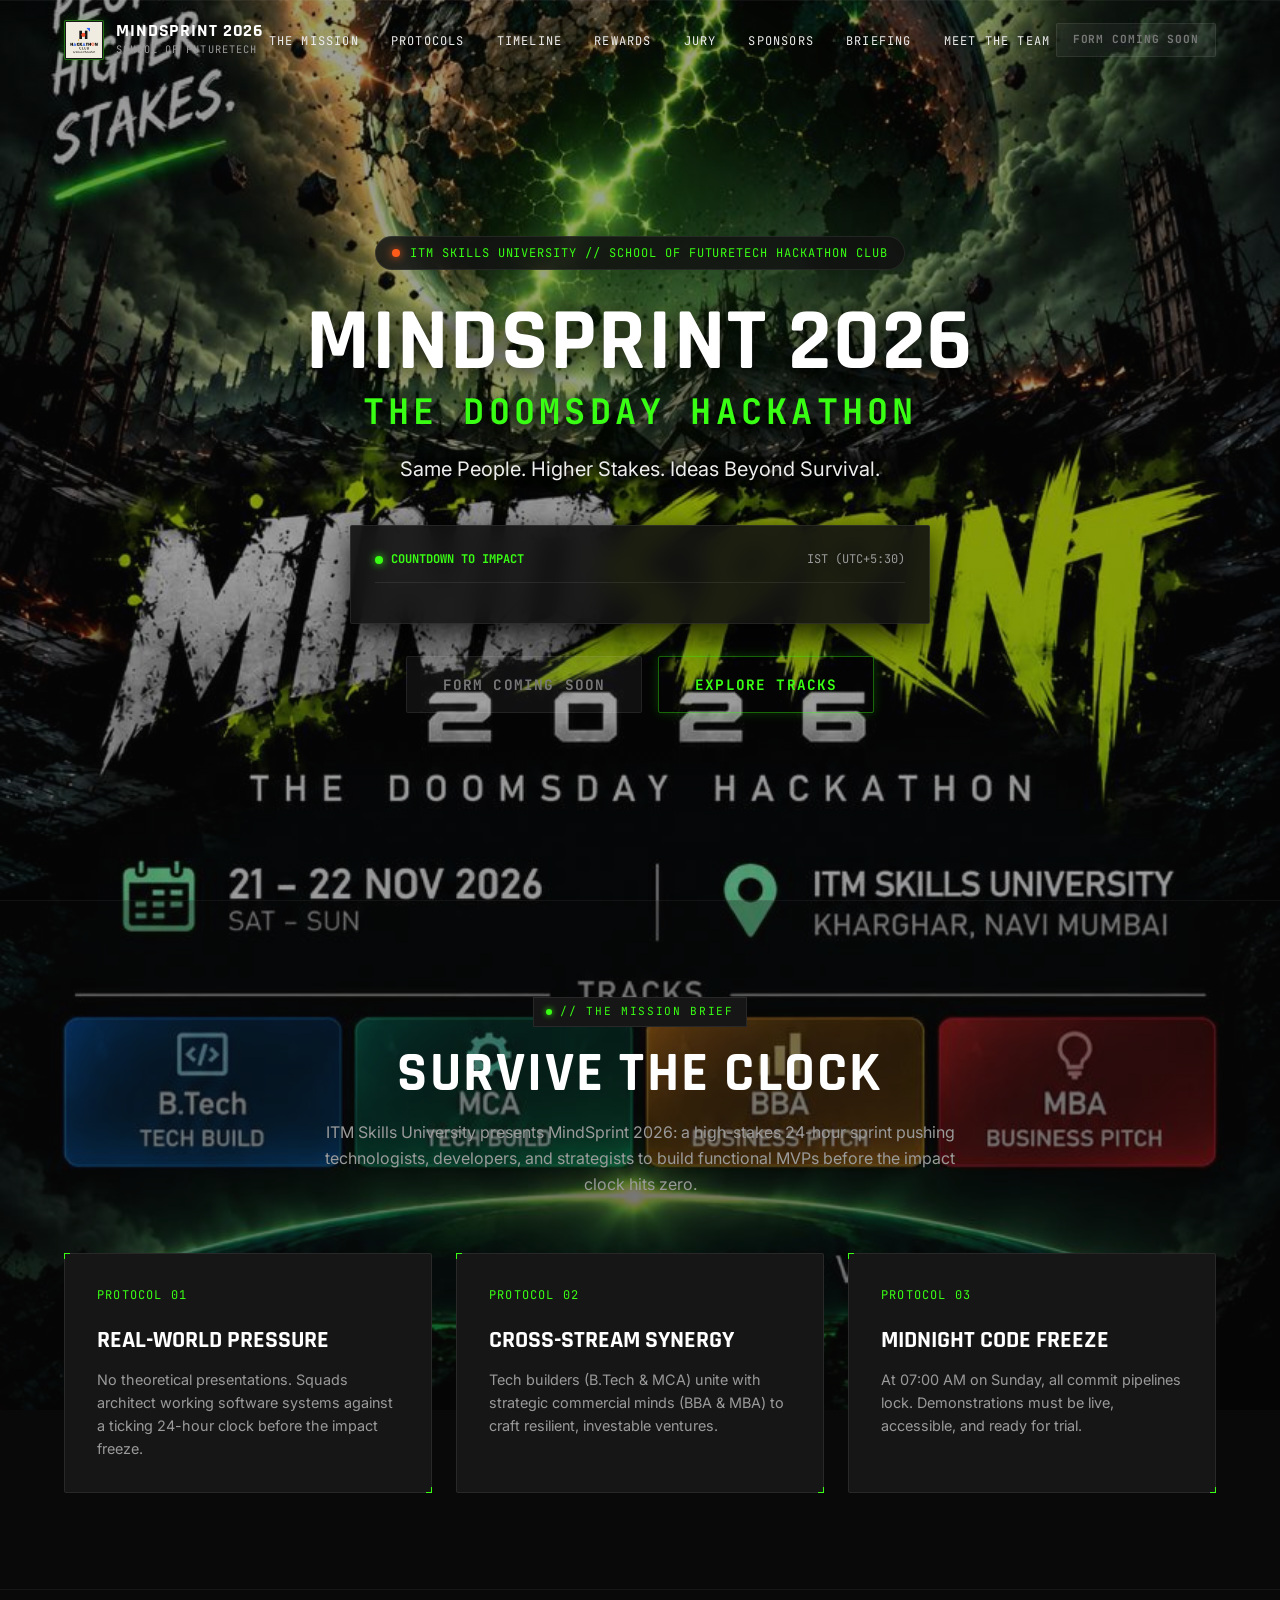
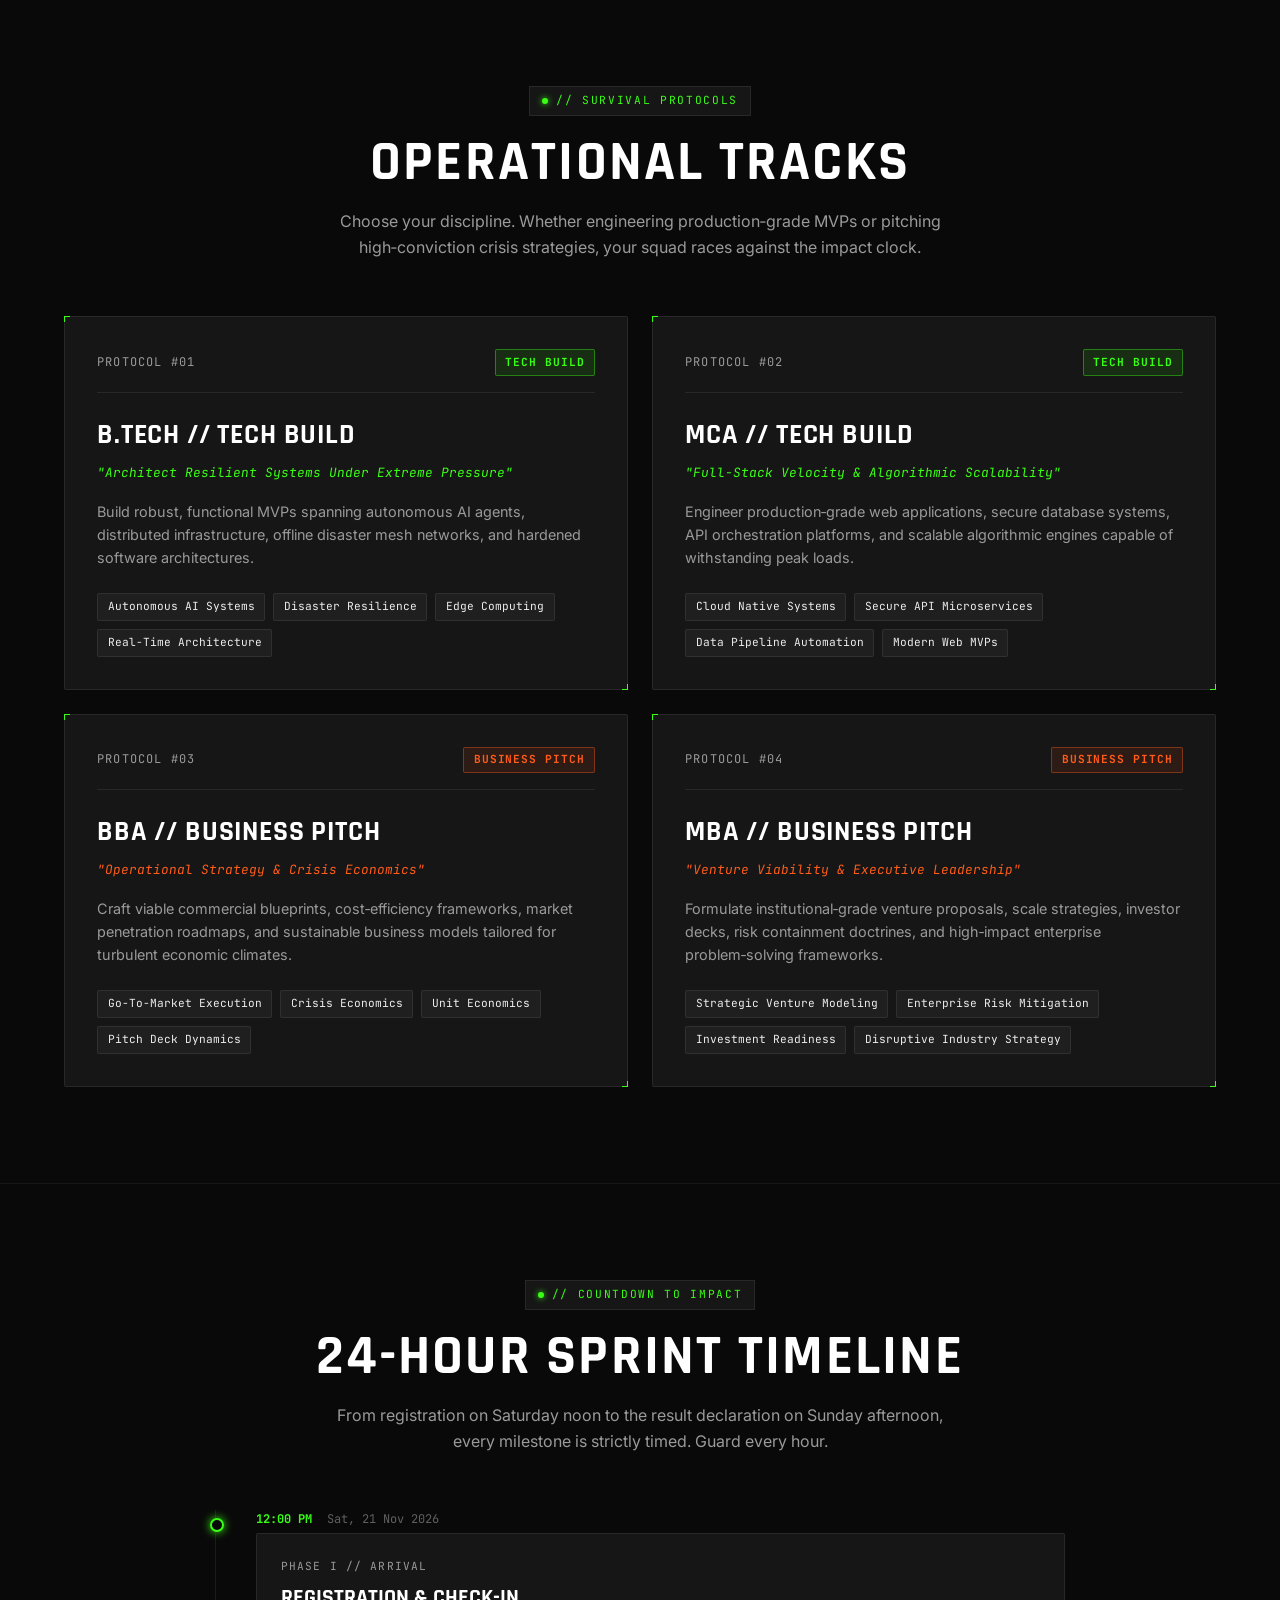
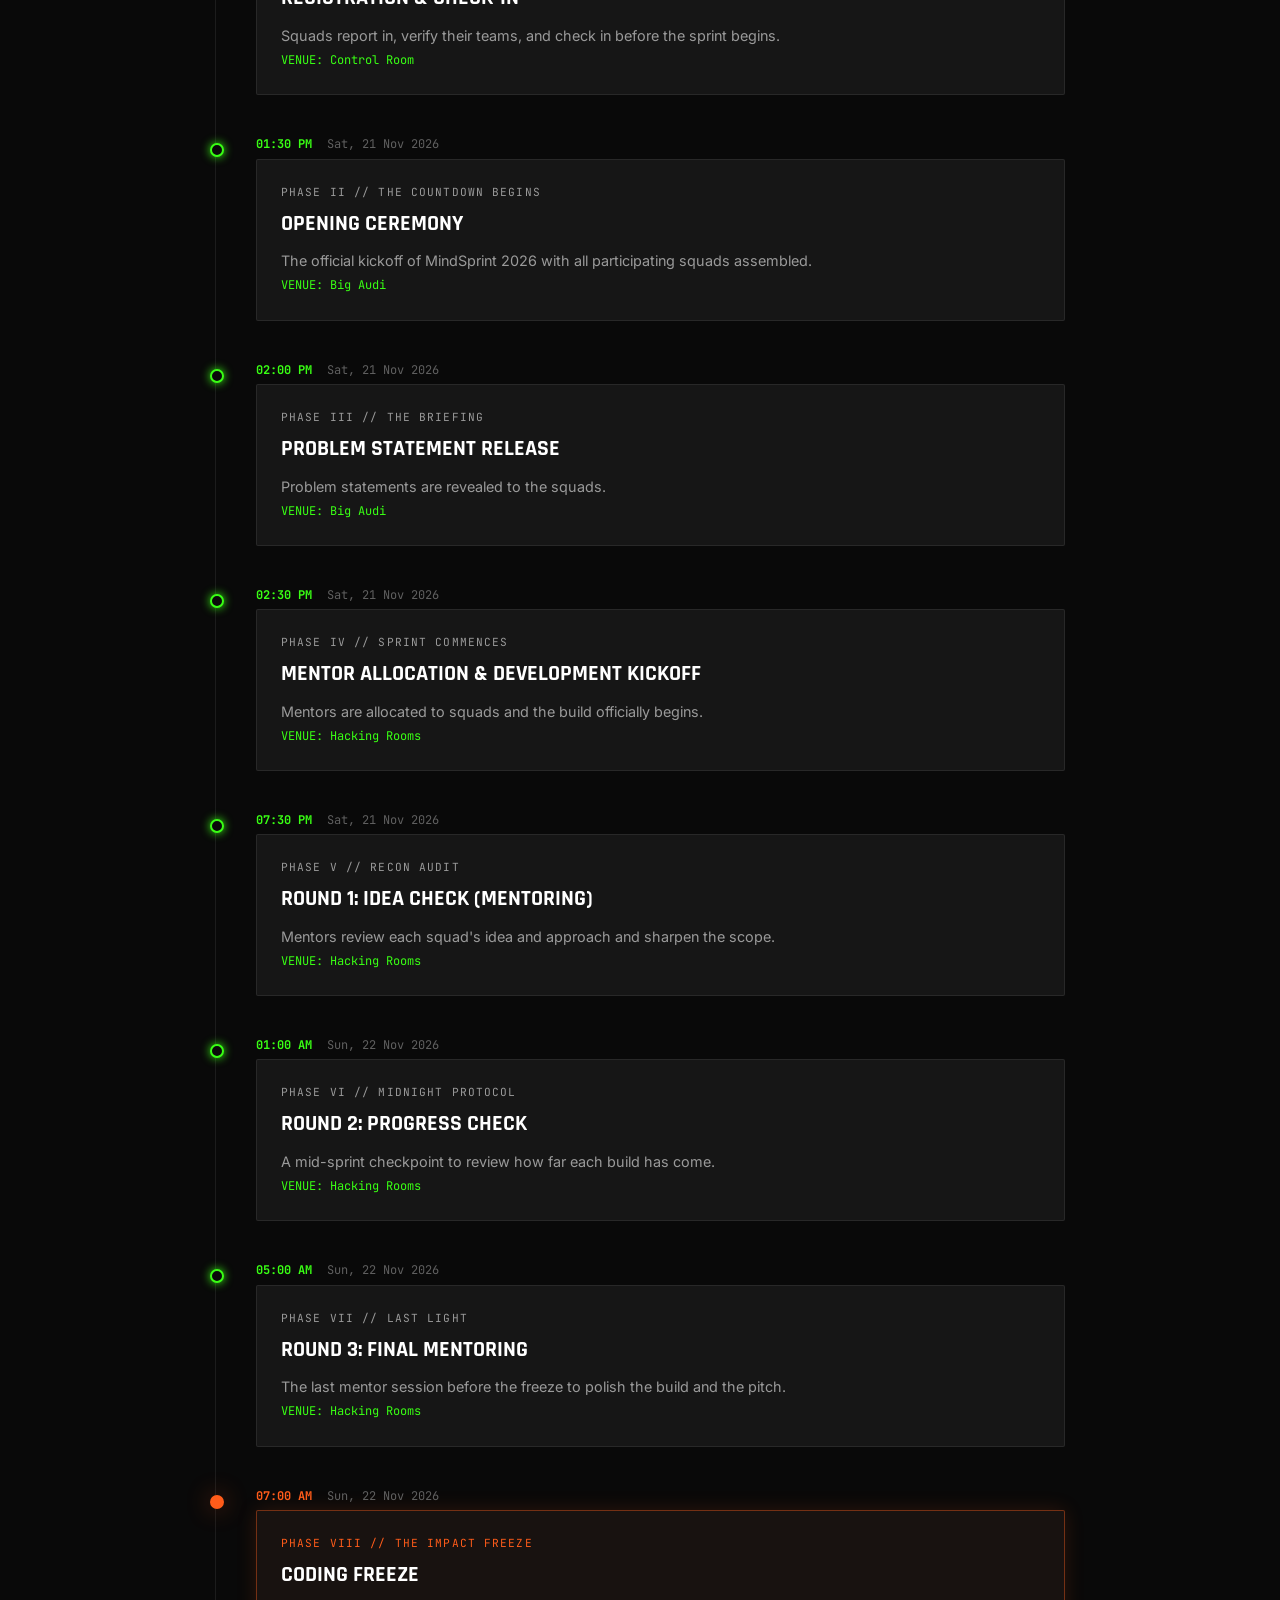
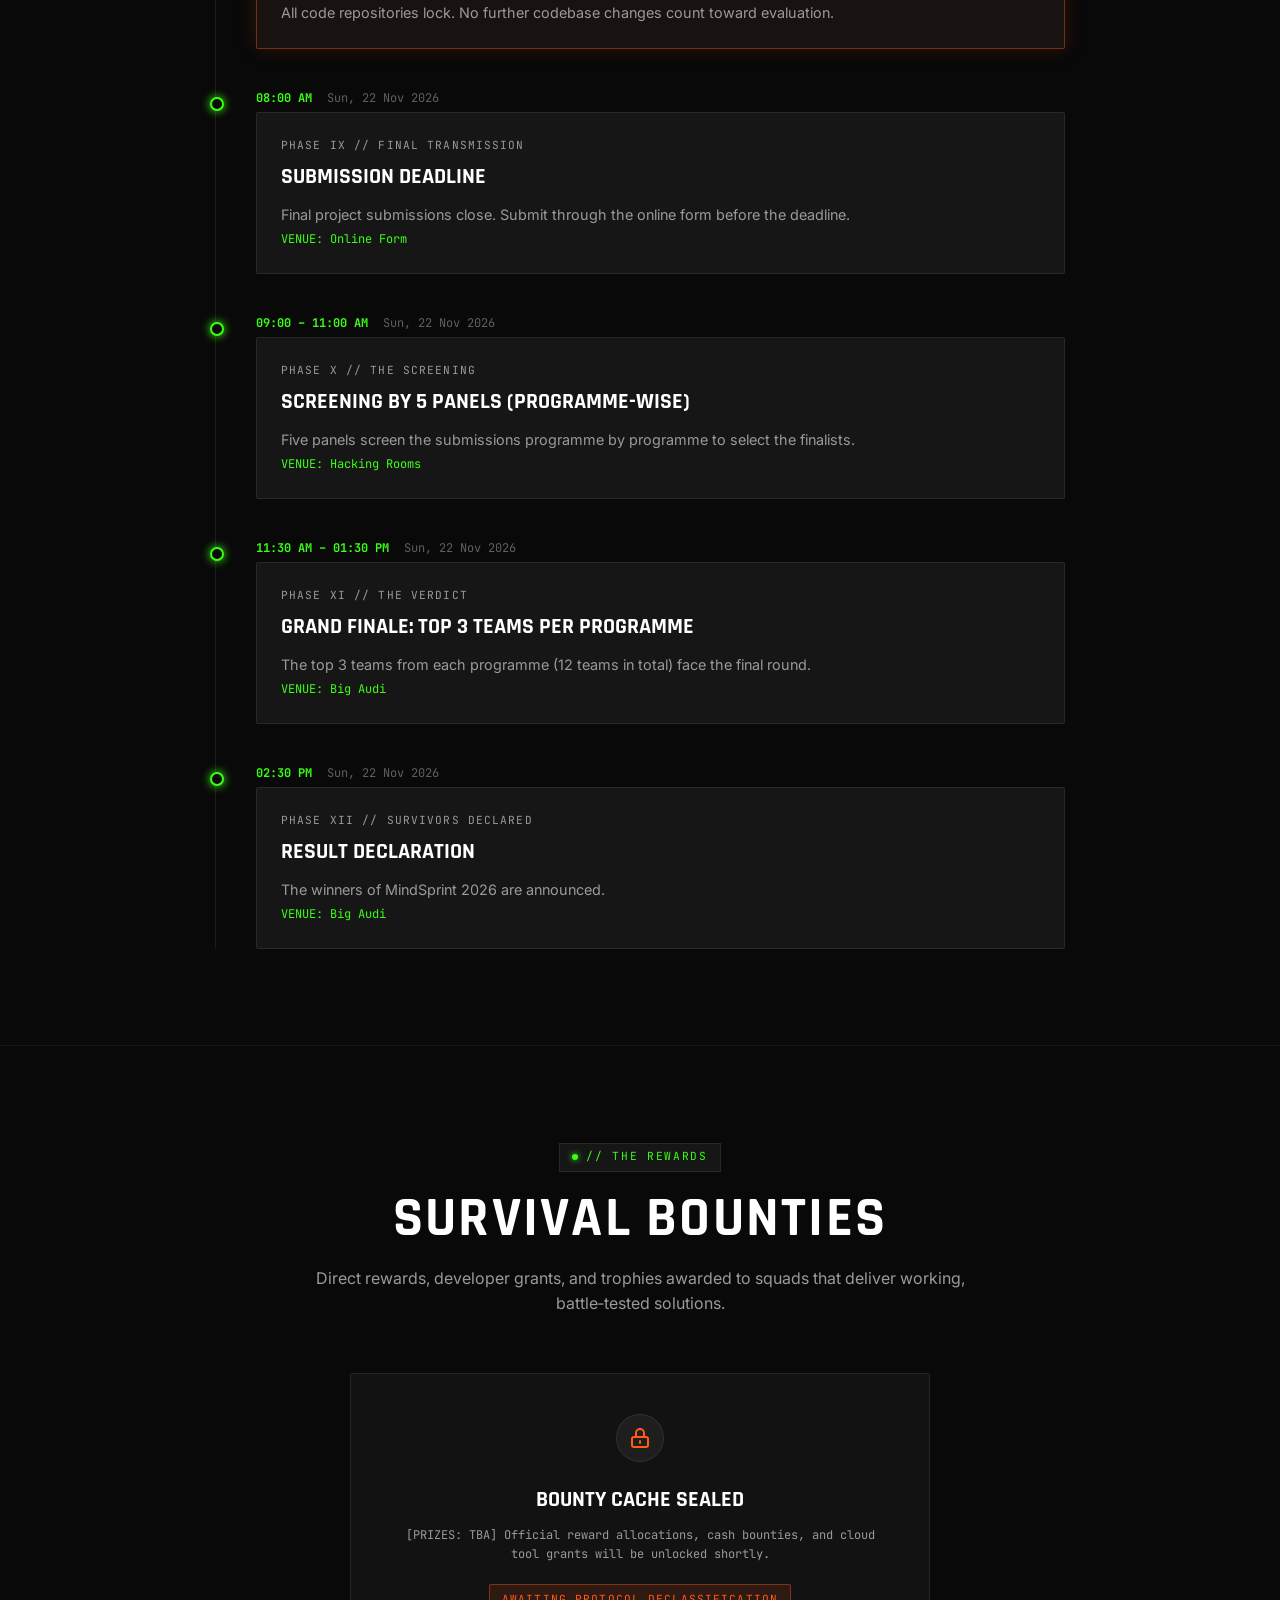
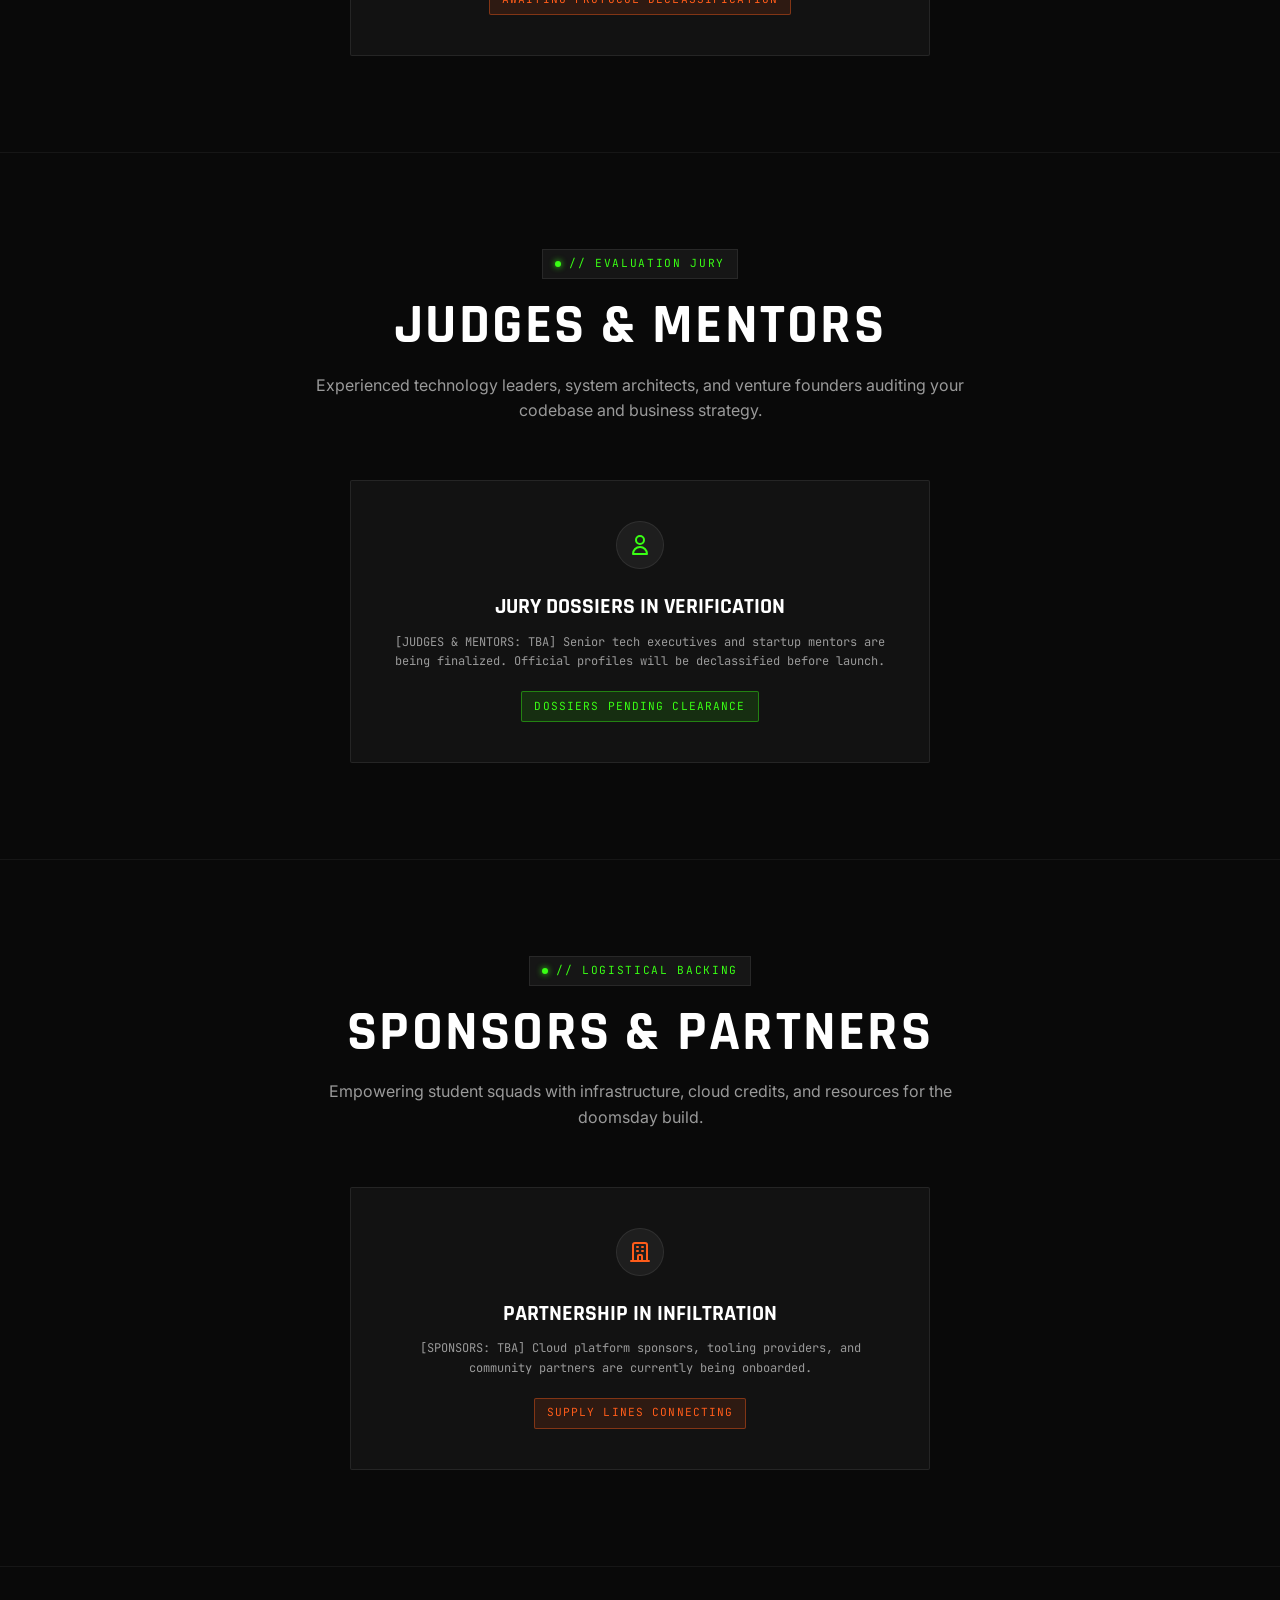
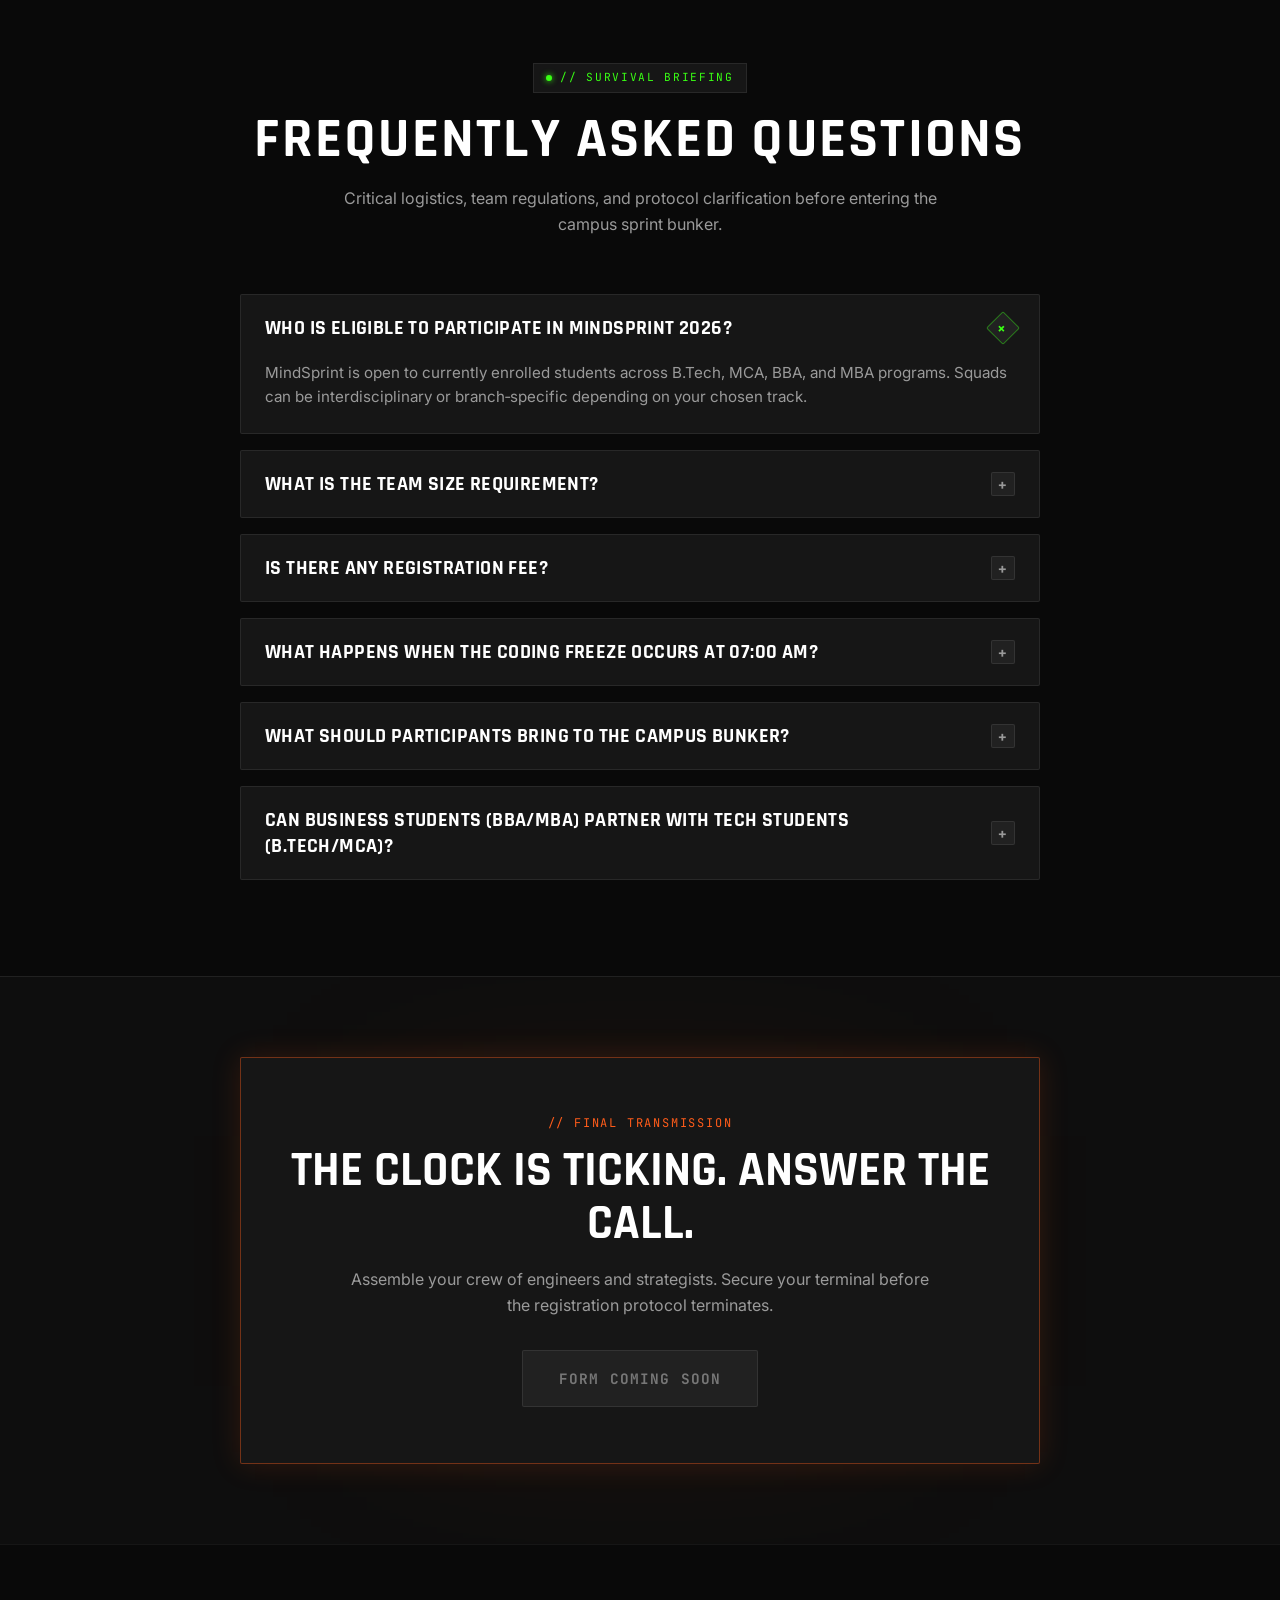
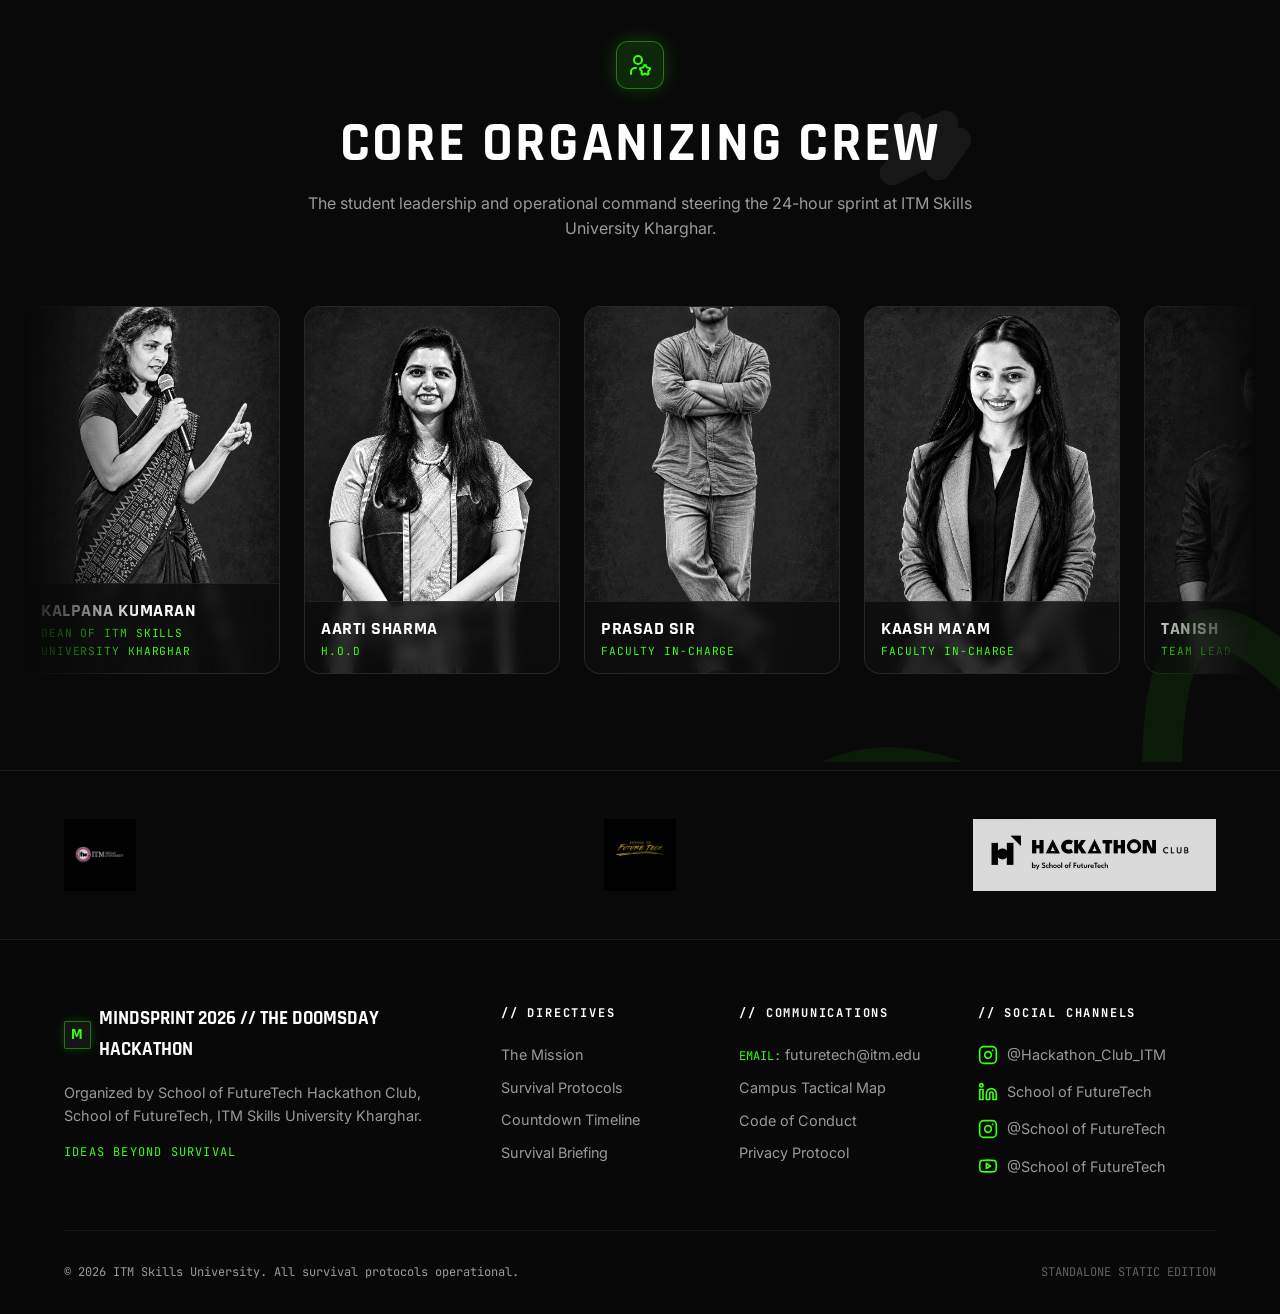
==== sample.html/MNS.html @ fb6e63dd "MindSprint 2026 website" ====
<!DOCTYPE html>
<html lang="en">
<head>
  <meta charset="UTF-8" />
  <meta name="viewport" content="width=device-width, initial-scale=1.0" />
  <title>MINDSPRINT 2026 // The Doomsday Hackathon — ITM Skills University</title>
  <meta name="description" content="Humanity. Tech. Planet. One Last Sprint. 24-Hour Code Sprint at ITM Skills University Kharghar." />
  <meta name="theme-color" content="#0a0a0a" />

  <!-- Google Fonts for Cinematic Typography -->
  <link rel="preconnect" href="https://fonts.googleapis.com" />
  <link rel="preconnect" href="https://fonts.gstatic.com" crossorigin />
  <link href="https://fonts.googleapis.com/css2?family=Inter:wght@300;400;500;600;700&family=JetBrains+Mono:wght@400;600;700&family=Rajdhani:wght@500;600;700;800&display=swap" rel="stylesheet" />

  <link rel="stylesheet" href="styles.css" />
</head>
<body>
  <!-- Scroll Progress Bar -->
  <div id="scrollProgress" aria-hidden="true"></div>

  <!-- 1. Navigation -->
  <header>
    <nav class="navbar" id="navbar" aria-label="Main Navigation">
      <div class="container nav-wrap">
        <a href="#hero" class="brand-link" aria-label="MindSprint 2026 Home">
          <div class="brand-badge">
            <img src="/IMAGES/Gemini_Generated_Image_oap0adoap0adoap0.png" alt="MindSprint logo" />
          </div>
          <div class="brand-text">
            <h1>MINDSPRINT 2026</h1>
            <span>School of FutureTech</span>
          </div>
        </a>

        <ul class="nav-links">
          <li><a href="#about">The Mission</a></li>
          <li><a href="#tracks">Protocols</a></li>
          <li><a href="#schedule">Timeline</a></li>
          <li><a href="#prizes">Rewards</a></li>
          <li><a href="#judges">Jury</a></li>
          <li><a href="#sponsors">Sponsors</a></li>
          <li><a href="#faq">Briefing</a></li>
          <li><a href="#core-members">Meet the Team</a></li>
        </ul>

        <div class="flex items-center gap-4">
          <a href="#" class="btn btn-primary btn-sm" data-form-cta aria-label="Join Mission">Join Mission</a>
          <button class="mobile-menu-toggle" id="mobileMenuToggle"
                  aria-label="Toggle navigation menu"
                  aria-expanded="false">
            <svg width="22" height="22" fill="none" viewBox="0 0 24 24" stroke="currentColor">
              <path stroke-linecap="round" stroke-linejoin="round" stroke-width="2"
                    d="M4 6h16M4 12h16M4 18h16"/>
            </svg>
          </button>
        </div>
      </div>

      <!-- Mobile Menu Dropdown -->
      <div class="mobile-menu" id="mobileMenu">
        <a href="#about">The Mission</a>
        <a href="#tracks">Protocols</a>
        <a href="#schedule">Timeline</a>
        <a href="#faq">Briefing</a>
        <a href="#" class="btn btn-primary" data-form-cta>Join Mission</a>
      </div>
    </nav>
  </header>

  <main>
    <!-- 2. Hero Section -->
    <section class="hero-section" id="hero" aria-label="Hero Section">
      <div class="hero-clock-glow" aria-hidden="true"></div>

      <div class="container hero-content">
        <div class="hero-badge">
          <span class="ping-dot" aria-hidden="true"></span>
          <span>ITM Skills University // School of FutureTech Hackathon Club</span>
        </div>

        <h1 class="hero-title">
          MINDSPRINT 2026
          <span class="hero-subtitle-green">THE DOOMSDAY HACKATHON</span>
        </h1>

        <p class="hero-tagline">
          Same People. Higher Stakes. Ideas Beyond Survival.
        </p>

        <!-- Countdown Module -->
        <div class="countdown-box">
          <div class="countdown-header">
            <div class="status-tag">
              <span class="ping-dot"
                    style="background:#39ff14; box-shadow:0 0 8px #39ff14;"
                    aria-hidden="true"></span>
              <span>COUNTDOWN TO IMPACT</span>
            </div>
            <div style="color:var(--text-muted);">IST (UTC+5:30)</div>
          </div>

          <div id="countdownStatusText"
               style="display:none; font-family:var(--font-mono); font-size:1.2rem; color:var(--ember-orange); font-weight:700;"></div>

          <div class="countdown-grid" id="countdownGrid">
            <div class="countdown-slot">
              <div class="countdown-num" id="countDays">00</div>
              <span class="countdown-lbl">DAYS</span>
            </div>
            <div class="countdown-slot">
              <div class="countdown-num" id="countHours">00</div>
              <span class="countdown-lbl">HOURS</span>
            </div>
            <div class="countdown-slot">
              <div class="countdown-num" id="countMinutes">00</div>
              <span class="countdown-lbl">MINUTES</span>
            </div>
            <div class="countdown-slot">
              <div class="countdown-num" id="countSeconds">00</div>
              <span class="countdown-lbl">SECONDS</span>
            </div>
            <div class="countdown-freeze-note">
              22 Nov 2026, 07:00 AM (CODING FREEZE)
            </div>
          </div>
        </div>

        <div class="hero-actions">
          <a href="#" class="btn btn-primary btn-lg" data-form-cta aria-label="Join the Mission">Join the Mission</a>
          <a href="#tracks" class="btn btn-secondary btn-lg" aria-label="Explore Tracks">Explore Tracks</a>
        </div>
      </div>
    </section>

    <!-- 3. About Section — "The Mission" -->
    <section id="about" aria-label="About The Mission">
      <div class="container">
        <div class="section-head">
          <div class="section-tag">
            <span class="dot" aria-hidden="true"></span>
            <span>// THE MISSION BRIEF</span>
          </div>
          <h2 class="section-title">SURVIVE THE CLOCK</h2>
          <p class="section-lead">
            ITM Skills University presents MindSprint 2026: a high-stakes 24-hour sprint pushing technologists, developers, and strategists to build functional MVPs before the impact clock hits zero.
          </p>
        </div>

        <div class="grid-3">
          <div class="card">
            <div class="flex justify-between items-center" style="margin-bottom:1rem;">
              <span style="font-family:var(--font-mono); font-size:0.75rem; color:var(--acid-green); letter-spacing:0.1em;">PROTOCOL 01</span>
            </div>
            <h3 style="font-family:var(--font-display); font-size:1.5rem; text-transform:uppercase; color:#fff; margin-bottom:0.5rem;">Real-World Pressure</h3>
            <p style="color:var(--text-muted); font-size:0.9rem; line-height:1.6;">
              No theoretical presentations. Squads architect working software systems against a ticking 24-hour clock before the impact freeze.
            </p>
          </div>

          <div class="card">
            <div class="flex justify-between items-center" style="margin-bottom:1rem;">
              <span style="font-family:var(--font-mono); font-size:0.75rem; color:var(--acid-green); letter-spacing:0.1em;">PROTOCOL 02</span>
            </div>
            <h3 style="font-family:var(--font-display); font-size:1.5rem; text-transform:uppercase; color:#fff; margin-bottom:0.5rem;">Cross-Stream Synergy</h3>
            <p style="color:var(--text-muted); font-size:0.9rem; line-height:1.6;">
              Tech builders (B.Tech &amp; MCA) unite with strategic commercial minds (BBA &amp; MBA) to craft resilient, investable ventures.
            </p>
          </div>

          <div class="card">
            <div class="flex justify-between items-center" style="margin-bottom:1rem;">
              <span style="font-family:var(--font-mono); font-size:0.75rem; color:var(--acid-green); letter-spacing:0.1em;">PROTOCOL 03</span>
            </div>
            <h3 style="font-family:var(--font-display); font-size:1.5rem; text-transform:uppercase; color:#fff; margin-bottom:0.5rem;">Midnight Code Freeze</h3>
            <p style="color:var(--text-muted); font-size:0.9rem; line-height:1.6;">
              At 07:00 AM on Sunday, all commit pipelines lock. Demonstrations must be live, accessible, and ready for trial.
            </p>
          </div>
        </div>
      </div>
    </section>

    <!-- 4. Tracks Section — "Survival Protocols" -->
    <section id="tracks" aria-label="Survival Protocol Tracks">
      <div class="container">
        <div class="section-head">
          <div class="section-tag">
            <span class="dot" aria-hidden="true"></span>
            <span>// SURVIVAL PROTOCOLS</span>
          </div>
          <h2 class="section-title">OPERATIONAL TRACKS</h2>
          <p class="section-lead">
            Choose your discipline. Whether engineering production‑grade MVPs or pitching high‑conviction crisis strategies, your squad races against the impact clock.
          </p>
        </div>

        <div class="grid-2">
          <!-- Track 1: B.Tech -->
          <div class="card">
            <div class="track-header">
              <span class="protocol-code">PROTOCOL #01</span>
              <span class="track-badge badge-tech">TECH BUILD</span>
            </div>
            <h3 class="track-title">B.Tech // Tech Build</h3>
            <p class="track-quote">"Architect Resilient Systems Under Extreme Pressure"</p>
            <p class="track-desc">
              Build robust, functional MVPs spanning autonomous AI agents, distributed infrastructure, offline disaster mesh networks, and hardened software architectures.
            </p>
            <div class="track-tags">
              <span class="track-tag">Autonomous AI Systems</span>
              <span class="track-tag">Disaster Resilience</span>
              <span class="track-tag">Edge Computing</span>
              <span class="track-tag">Real-Time Architecture</span>
            </div>
          </div>

          <!-- Track 2: MCA -->
          <div class="card">
            <div class="track-header">
              <span class="protocol-code">PROTOCOL #02</span>
              <span class="track-badge badge-tech">TECH BUILD</span>
            </div>
            <h3 class="track-title">MCA // Tech Build</h3>
            <p class="track-quote">"Full-Stack Velocity &amp; Algorithmic Scalability"</p>
            <p class="track-desc">
              Engineer production‑grade web applications, secure database systems, API orchestration platforms, and scalable algorithmic engines capable of withstanding peak loads.
            </p>
            <div class="track-tags">
              <span class="track-tag">Cloud Native Systems</span>
              <span class="track-tag">Secure API Microservices</span>
              <span class="track-tag">Data Pipeline Automation</span>
              <span class="track-tag">Modern Web MVPs</span>
            </div>
          </div>

          <!-- Track 3: BBA -->
          <div class="card card-orange">
            <div class="track-header">
              <span class="protocol-code">PROTOCOL #03</span>
              <span class="track-badge badge-pitch">BUSINESS PITCH</span>
            </div>
            <h3 class="track-title">BBA // Business Pitch</h3>
            <p class="track-quote" style="color:var(--ember-orange);">
              "Operational Strategy &amp; Crisis Economics"
            </p>
            <p class="track-desc">
              Craft viable commercial blueprints, cost‑efficiency frameworks, market penetration roadmaps, and sustainable business models tailored for turbulent economic climates.
            </p>
            <div class="track-tags">
              <span class="track-tag">Go-To-Market Execution</span>
              <span class="track-tag">Crisis Economics</span>
              <span class="track-tag">Unit Economics</span>
              <span class="track-tag">Pitch Deck Dynamics</span>
            </div>
          </div>

          <!-- Track 4: MBA -->
          <div class="card card-orange">
            <div class="track-header">
              <span class="protocol-code">PROTOCOL #04</span>
              <span class="track-badge badge-pitch">BUSINESS PITCH</span>
            </div>
            <h3 class="track-title">MBA // Business Pitch</h3>
            <p class="track-quote" style="color:var(--ember-orange);">
              "Venture Viability &amp; Executive Leadership"
            </p>
            <p class="track-desc">
              Formulate institutional‑grade venture proposals, scale strategies, investor decks, risk containment doctrines, and high‑impact enterprise problem‑solving frameworks.
            </p>
            <div class="track-tags">
              <span class="track-tag">Strategic Venture Modeling</span>
              <span class="track-tag">Enterprise Risk Mitigation</span>
              <span class="track-tag">Investment Readiness</span>
              <span class="track-tag">Disruptive Industry Strategy</span>
            </div>
          </div>
        </div>
      </div>
    </section>

    <!-- 5. Schedule Section — "Countdown to Impact" (UPDATED TIMELINE) -->
    <section id="schedule" aria-label="Schedule and Timeline">
      <div class="container">
        <div class="section-head">
          <div class="section-tag">
            <span class="dot" aria-hidden="true"></span>
            <span>// COUNTDOWN TO IMPACT</span>
          </div>
          <h2 class="section-title">24-HOUR SPRINT TIMELINE</h2>
          <p class="section-lead">
            From registration on Saturday noon to the result declaration on Sunday afternoon, every milestone is strictly timed. Guard every hour.
          </p>
        </div>

        <div class="timeline">
          <!-- 1 -->
          <div class="timeline-step">
            <div class="step-marker"></div>
            <div class="step-time">12:00 PM <span>Sat, 21 Nov 2026</span></div>
            <div class="timeline-card">
              <span class="phase-tag">PHASE I // ARRIVAL</span>
              <h3 class="step-title">Registration &amp; Check-in</h3>
              <p style="color:var(--text-muted); font-size:0.9rem;">
                Squads report in, verify their teams, and check in before the sprint begins.
                <br /><span style="font-family:var(--font-mono); font-size:0.75rem; color:var(--acid-green);">VENUE: Control Room</span>
              </p>
            </div>
          </div>

          <!-- 2 -->
          <div class="timeline-step">
            <div class="step-marker"></div>
            <div class="step-time">01:30 PM <span>Sat, 21 Nov 2026</span></div>
            <div class="timeline-card">
              <span class="phase-tag">PHASE II // THE COUNTDOWN BEGINS</span>
              <h3 class="step-title">Opening Ceremony</h3>
              <p style="color:var(--text-muted); font-size:0.9rem;">
                The official kickoff of MindSprint 2026 with all participating squads assembled.
                <br /><span style="font-family:var(--font-mono); font-size:0.75rem; color:var(--acid-green);">VENUE: Big Audi</span>
              </p>
            </div>
          </div>

          <!-- 3 -->
          <div class="timeline-step">
            <div class="step-marker"></div>
            <div class="step-time">02:00 PM <span>Sat, 21 Nov 2026</span></div>
            <div class="timeline-card">
              <span class="phase-tag">PHASE III // THE BRIEFING</span>
              <h3 class="step-title">Problem Statement Release</h3>
              <p style="color:var(--text-muted); font-size:0.9rem;">
                Problem statements are revealed to the squads.
                <br /><span style="font-family:var(--font-mono); font-size:0.75rem; color:var(--acid-green);">VENUE: Big Audi</span>
              </p>
            </div>
          </div>

          <!-- 4 -->
          <div class="timeline-step">
            <div class="step-marker"></div>
            <div class="step-time">02:30 PM <span>Sat, 21 Nov 2026</span></div>
            <div class="timeline-card">
              <span class="phase-tag">PHASE IV // SPRINT COMMENCES</span>
              <h3 class="step-title">Mentor Allocation &amp; Development Kickoff</h3>
              <p style="color:var(--text-muted); font-size:0.9rem;">
                Mentors are allocated to squads and the build officially begins.
                <br /><span style="font-family:var(--font-mono); font-size:0.75rem; color:var(--acid-green);">VENUE: Hacking Rooms</span>
              </p>
            </div>
          </div>

          <!-- 5 -->
          <div class="timeline-step">
            <div class="step-marker"></div>
            <div class="step-time">07:30 PM <span>Sat, 21 Nov 2026</span></div>
            <div class="timeline-card">
              <span class="phase-tag">PHASE V // RECON AUDIT</span>
              <h3 class="step-title">Round 1: Idea Check (Mentoring)</h3>
              <p style="color:var(--text-muted); font-size:0.9rem;">
                Mentors review each squad's idea and approach and sharpen the scope.
                <br /><span style="font-family:var(--font-mono); font-size:0.75rem; color:var(--acid-green);">VENUE: Hacking Rooms</span>
              </p>
            </div>
          </div>

          <!-- 6 -->
          <div class="timeline-step">
            <div class="step-marker"></div>
            <div class="step-time">01:00 AM <span>Sun, 22 Nov 2026</span></div>
            <div class="timeline-card">
              <span class="phase-tag">PHASE VI // MIDNIGHT PROTOCOL</span>
              <h3 class="step-title">Round 2: Progress Check</h3>
              <p style="color:var(--text-muted); font-size:0.9rem;">
                A mid-sprint checkpoint to review how far each build has come.
                <br /><span style="font-family:var(--font-mono); font-size:0.75rem; color:var(--acid-green);">VENUE: Hacking Rooms</span>
              </p>
            </div>
          </div>

          <!-- 7 -->
          <div class="timeline-step">
            <div class="step-marker"></div>
            <div class="step-time">05:00 AM <span>Sun, 22 Nov 2026</span></div>
            <div class="timeline-card">
              <span class="phase-tag">PHASE VII // LAST LIGHT</span>
              <h3 class="step-title">Round 3: Final Mentoring</h3>
              <p style="color:var(--text-muted); font-size:0.9rem;">
                The last mentor session before the freeze to polish the build and the pitch.
                <br /><span style="font-family:var(--font-mono); font-size:0.75rem; color:var(--acid-green);">VENUE: Hacking Rooms</span>
              </p>
            </div>
          </div>

          <!-- 8 — FREEZE -->
          <div class="timeline-step">
            <div class="step-marker freeze-marker"></div>
            <div class="step-time" style="color:var(--ember-orange);">07:00 AM <span>Sun, 22 Nov 2026</span></div>
            <div class="timeline-card critical">
              <span class="phase-tag" style="color:var(--ember-orange);">PHASE VIII // THE IMPACT FREEZE</span>
              <h3 class="step-title">Coding Freeze</h3>
              <p style="color:var(--text-muted); font-size:0.9rem;">
                All code repositories lock. No further codebase changes count toward evaluation.
              </p>
            </div>
          </div>

          <!-- 9 -->
          <div class="timeline-step">
            <div class="step-marker"></div>
            <div class="step-time">08:00 AM <span>Sun, 22 Nov 2026</span></div>
            <div class="timeline-card">
              <span class="phase-tag">PHASE IX // FINAL TRANSMISSION</span>
              <h3 class="step-title">Submission Deadline</h3>
              <p style="color:var(--text-muted); font-size:0.9rem;">
                Final project submissions close. Submit through the online form before the deadline.
                <br /><span style="font-family:var(--font-mono); font-size:0.75rem; color:var(--acid-green);">VENUE: Online Form</span>
              </p>
            </div>
          </div>

          <!-- 10 -->
          <div class="timeline-step">
            <div class="step-marker"></div>
            <div class="step-time">09:00 – 11:00 AM <span>Sun, 22 Nov 2026</span></div>
            <div class="timeline-card">
              <span class="phase-tag">PHASE X // THE SCREENING</span>
              <h3 class="step-title">Screening by 5 Panels (Programme-wise)</h3>
              <p style="color:var(--text-muted); font-size:0.9rem;">
                Five panels screen the submissions programme by programme to select the finalists.
                <br /><span style="font-family:var(--font-mono); font-size:0.75rem; color:var(--acid-green);">VENUE: Hacking Rooms</span>
              </p>
            </div>
          </div>

          <!-- 11 -->
          <div class="timeline-step">
            <div class="step-marker"></div>
            <div class="step-time">11:30 AM – 01:30 PM <span>Sun, 22 Nov 2026</span></div>
            <div class="timeline-card">
              <span class="phase-tag">PHASE XI // THE VERDICT</span>
              <h3 class="step-title">Grand Finale: Top 3 Teams per Programme</h3>
              <p style="color:var(--text-muted); font-size:0.9rem;">
                The top 3 teams from each programme (12 teams in total) face the final round.
                <br /><span style="font-family:var(--font-mono); font-size:0.75rem; color:var(--acid-green);">VENUE: Big Audi</span>
              </p>
            </div>
          </div>

          <!-- 12 -->
          <div class="timeline-step">
            <div class="step-marker"></div>
            <div class="step-time">02:30 PM <span>Sun, 22 Nov 2026</span></div>
            <div class="timeline-card">
              <span class="phase-tag">PHASE XII // SURVIVORS DECLARED</span>
              <h3 class="step-title">Result Declaration</h3>
              <p style="color:var(--text-muted); font-size:0.9rem;">
                The winners of MindSprint 2026 are announced.
                <br /><span style="font-family:var(--font-mono); font-size:0.75rem; color:var(--acid-green);">VENUE: Big Audi</span>
              </p>
            </div>
          </div>
        </div>
      </div>
    </section>

    <!-- 6. Prizes Section — "The Rewards" -->
    <section id="prizes" aria-label="Prizes and Rewards">
      <div class="container">
        <div class="section-head">
          <div class="section-tag">
            <span class="dot" aria-hidden="true"></span>
            <span>// THE REWARDS</span>
          </div>
          <h2 class="section-title">SURVIVAL BOUNTIES</h2>
          <p class="section-lead">
            Direct rewards, developer grants, and trophies awarded to squads that deliver working, battle‑tested solutions.
          </p>
        </div>

        <div class="coming-soon-box">
          <div class="coming-soon-icon">
            <svg width="24" height="24" fill="none" viewBox="0 0 24 24" stroke="currentColor" stroke-width="2">
              <path stroke-linecap="round" stroke-linejoin="round"
                    d="M12 15v2m-6 4h12a2 2 0 002-2v-6a2 2 0 00-2-2H6a2 2 0 00-2 2v6a2 2 0 002 2zm10-10V7a4 4 0 00-8 0v4h8z"/>
            </svg>
          </div>
          <h3 class="coming-soon-title">Bounty Cache Sealed</h3>
          <p class="coming-soon-desc">
            [PRIZES: TBA] Official reward allocations, cash bounties, and cloud tool grants will be unlocked shortly.
          </p>
          <span class="status-pill">Awaiting Protocol Declassification</span>
        </div>
      </div>
    </section>

    <!-- 7. Judges & Mentors Section -->
    <section id="judges" aria-label="Judges and Mentors">
      <div class="container">
        <div class="section-head">
          <div class="section-tag">
            <span class="dot" aria-hidden="true"></span>
            <span>// EVALUATION JURY</span>
          </div>
          <h2 class="section-title">JUDGES &amp; MENTORS</h2>
          <p class="section-lead">
            Experienced technology leaders, system architects, and venture founders auditing your codebase and business strategy.
          </p>
        </div>

        <div class="coming-soon-box">
          <div class="coming-soon-icon" style="color:var(--acid-green);">
            <svg width="24" height="24" fill="none" viewBox="0 0 24 24" stroke="currentColor" stroke-width="2">
              <path stroke-linecap="round" stroke-linejoin="round"
                    d="M16 7a4 4 0 11-8 0 4 4 0 018 0zM12 14a7 7 0 00-7 7h14a7 7 0 00-7-7z"/>
            </svg>
          </div>
          <h3 class="coming-soon-title">Jury Dossiers In Verification</h3>
          <p class="coming-soon-desc">
            [JUDGES &amp; MENTORS: TBA] Senior tech executives and startup mentors are being finalized. Official profiles will be declassified before launch.
          </p>
          <span class="status-pill" style="border-color:var(--acid-green-border); background:var(--acid-green-dim); color:var(--acid-green);">
            Dossiers Pending Clearance
          </span>
        </div>
      </div>
    </section>

    <!-- 8. Sponsors & Partners Section -->
    <section id="sponsors" aria-label="Sponsors and Partners">
      <div class="container">
        <div class="section-head">
          <div class="section-tag">
            <span class="dot" aria-hidden="true"></span>
            <span>// LOGISTICAL BACKING</span>
          </div>
          <h2 class="section-title">SPONSORS &amp; PARTNERS</h2>
          <p class="section-lead">
            Empowering student squads with infrastructure, cloud credits, and resources for the doomsday build.
          </p>
        </div>

        <div class="coming-soon-box">
          <div class="coming-soon-icon">
            <svg width="24" height="24" fill="none" viewBox="0 0 24 24" stroke="currentColor" stroke-width="2">
              <path stroke-linecap="round" stroke-linejoin="round"
                    d="M19 21V5a2 2 0 00-2-2H7a2 2 0 00-2 2v16m14 0h2m-2 0h-5m-9 0H3m2 0h5M9 7h1m-1 4h1m4-4h1m-1 4h1m-5 10v-5a1 1 0 011-1h2a1 1 0 011 1v5m-4 0h4"/>
            </svg>
          </div>
          <h3 class="coming-soon-title">Partnership In Infiltration</h3>
          <p class="coming-soon-desc">
            [SPONSORS: TBA] Cloud platform sponsors, tooling providers, and community partners are currently being onboarded.
          </p>
          <span class="status-pill">Supply Lines Connecting</span>
        </div>
      </div>
    </section>

    <!-- 9. FAQs Section — "Survival Briefing" -->
    <section id="faq" aria-label="Frequently Asked Questions">
      <div class="container">
        <div class="section-head">
          <div class="section-tag">
            <span class="dot" aria-hidden="true"></span>
            <span>// SURVIVAL BRIEFING</span>
          </div>
          <h2 class="section-title">FREQUENTLY ASKED QUESTIONS</h2>
          <p class="section-lead">
            Critical logistics, team regulations, and protocol clarification before entering the campus sprint bunker.
          </p>
        </div>

        <div class="faq-wrap">
          <div class="faq-item active">
            <button class="faq-btn" aria-expanded="true" aria-controls="faq1">
              <span>Who is eligible to participate in MindSprint 2026?</span>
              <div class="faq-indicator">+</div>
            </button>
            <div class="faq-content" id="faq1">
              MindSprint is open to currently enrolled students across B.Tech, MCA, BBA, and MBA programs. Squads can be interdisciplinary or branch‑specific depending on your chosen track.
            </div>
          </div>

          <div class="faq-item">
            <button class="faq-btn" aria-expanded="false" aria-controls="faq2">
              <span>What is the team size requirement?</span>
              <div class="faq-indicator">+</div>
            </button>
            <div class="faq-content" id="faq2">
              Teams must consist of 2 to 4 members. Solo hackers may be paired with incomplete squads during team verification, subject to availability.
            </div>
          </div>

          <div class="faq-item">
            <button class="faq-btn" aria-expanded="false" aria-controls="faq3">
              <span>Is there any registration fee?</span>
              <div class="faq-indicator">+</div>
            </button>
            <div class="faq-content" id="faq3">
              No. Participation is 100% free for all shortlisted teams. Accommodation on campus during the 24‑hour sprint, Wi‑Fi access, and meals are provided by the organizers.
            </div>
          </div>

          <div class="faq-item">
            <button class="faq-btn" aria-expanded="false" aria-controls="faq4">
              <span>What happens when the Coding Freeze occurs at 07:00 AM?</span>
              <div class="faq-indicator">+</div>
            </button>
            <div class="faq-content" id="faq4">
              At 07:00 AM on Sunday, 22 November, all code repositories must have their final commit logged. No further codebase changes will be counted toward evaluation during jury pitch rounds.
            </div>
          </div>

          <div class="faq-item">
            <button class="faq-btn" aria-expanded="false" aria-controls="faq5">
              <span>What should participants bring to the campus bunker?</span>
              <div class="faq-indicator">+</div>
            </button>
            <div class="faq-content" id="faq5">
              Bring your laptop, charger, power strips, valid student ID card, personal toiletries, and any hardware/IoT devices needed for your project build.
            </div>
          </div>

          <div class="faq-item">
            <button class="faq-btn" aria-expanded="false" aria-controls="faq6">
              <span>Can business students (BBA/MBA) partner with tech students (B.Tech/MCA)?</span>
              <div class="faq-indicator">+</div>
            </button>
            <div class="faq-content" id="faq6">
              Cross‑functional teams are warmly welcomed and strongly encouraged. Strategists paired with builders typically deliver the strongest end‑to‑end demonstrations.
            </div>
          </div>
        </div>
      </div>
    </section>

    <!-- 10. Participation Banner -->
    <section class="final-banner" aria-label="Participation Call to Action">
      <div class="banner-glow" aria-hidden="true"></div>
      <div class="container">
        <div class="banner-card">
          <span style="font-family:var(--font-mono); font-size:0.75rem; color:var(--ember-orange); letter-spacing:0.15em; text-transform:uppercase; display:block; margin-bottom:0.75rem;">
            // FINAL TRANSMISSION
          </span>
          <h2 style="font-family:var(--font-display); font-size:clamp(1.75rem, 4vw, 3rem); font-weight:900; text-transform:uppercase; color:#fff; margin-bottom:1rem; line-height:1.1;">
            THE CLOCK IS TICKING. ANSWER THE CALL.
          </h2>
          <p style="color:var(--text-muted); font-size:1rem; max-width:600px; margin:0 auto 2rem; line-height:1.6;">
            Assemble your crew of engineers and strategists. Secure your terminal before the registration protocol terminates.
          </p>
          <a href="#" class="btn btn-primary btn-lg" data-form-cta aria-label="Open Participation Form">Open Participation Form</a>
        </div>
      </div>
    </section>

    <!-- 11. Core Members Section -->
    <section id="core-members" aria-label="Core Organizing Crew">
      <div class="team-bg-curve" aria-hidden="true">
        <svg width="460" height="154" viewBox="0 0 460 154" fill="none" xmlns="http://www.w3.org/2000/svg">
          <path d="M-87.463 458.432C-102.118 348.092 -77.3418 238.841 -15.0744 188.274C57.4129 129.408 180.708 150.071 351.748 341.128C278.246 -374.233 633.954 380.602 548.123 42.7707"
                stroke="currentColor" stroke-width="40" stroke-linecap="round" stroke-linejoin="round"/>
        </svg>
      </div>

      <div class="container team-inner">
        <div class="team-head">
          <div class="team-icon" aria-hidden="true">
            <svg xmlns="http://www.w3.org/2000/svg" width="24" height="24" viewBox="0 0 24 24" fill="none" stroke="currentColor" stroke-width="2" stroke-linecap="round" stroke-linejoin="round">
              <path d="M16.051 12.616a1 1 0 0 1 1.909.024l.737 1.452a1 1 0 0 0 .737.535l1.634.256a1 1 0 0 1 .588 1.806l-1.172 1.168a1 1 0 0 0-.282.866l.259 1.613a1 1 0 0 1-1.541 1.134l-1.465-.75a1 1 0 0 0-.912 0l-1.465.75a1 1 0 0 1-1.539-1.133l.258-1.613a1 1 0 0 0-.282-.866l-1.156-1.153a1 1 0 0 1 .572-1.822l1.633-.256a1 1 0 0 0 .737-.535z"/>
              <path d="M8 15H7a4 4 0 0 0-4 4v2"/>
              <circle cx="10" cy="7" r="4"/>
            </svg>
          </div>
          <h2 class="team-title">
            Core Organizing Crew
            <svg class="team-title-squiggle" aria-hidden="true" width="108" height="86" viewBox="0 0 108 86" fill="none" xmlns="http://www.w3.org/2000/svg">
              <path d="M38.8484 16.236L15 43.5793L78.2688 15L18.1218 71L93 34.1172L70.2047 65.2739"
                    stroke="currentColor" stroke-width="28" stroke-linecap="round" stroke-linejoin="round"/>
            </svg>
          </h2>
          <p class="team-sub">
            The student leadership and operational command steering the 24-hour sprint at ITM Skills University Kharghar.
          </p>
        </div>

        <div class="marquee" data-marquee>
          <div class="marquee-track">
            <article class="team-member">
              <div class="team-photo">
                <img src="/IMAGES/KALPANA MA'AM.jpeg" alt="Vice President" loading="lazy" />
                <div class="team-label">
                  <h3>Kalpana Kumaran </h3>
                  <p>Dean Of ITM Skills University Kharghar</p>
                </div>
              </div>
            </article>

            <article class="team-member">
              <div class="team-photo">
                <img src="/IMAGES/Aarti ma'am.jpeg" alt="H.O.D" loading="lazy" />
                <div class="team-label">
                  <h3>Aarti Sharma </h3>
                  <p>H.O.D</p>
                </div>
              </div>
            </article>

            <article class="team-member">
              <div class="team-photo">
                <img src="/IMAGES/PRASAD SIR .jpeg" alt="Faculty In-charge" loading="lazy" />
                <div class="team-label">
                  <h3>Prasad Sir </h3>
                  <p>Faculty In-charge</p>
                </div>
              </div>
            </article>

            <article class="team-member">
              <div class="team-photo">
                <img src="/IMAGES/KAASH MA'AM.jpeg" alt="Faculty In-charge" loading="lazy" />
                <div class="team-label">
                  <h3>KAASH MA'AM</h3>
                  <p>Faculty In-charge</p>
                </div>
              </div>
            </article>

            <article class="team-member">
              <div class="team-photo">
                <img src="/IMAGES/TANISH.jpeg" alt="Team Lead" loading="lazy" />
                <div class="team-label">
                  <h3>Tanish</h3>
                  <p>Team Lead</p>
                </div>
              </div>
            </article>

            <article class="team-member">
              <div class="team-photo">
                <img src="/IMAGES/japgi.jpeg" alt="Co-Lead" loading="lazy" />
                <div class="team-label">
                  <h3>Japji Kaur</h3>
                  <p>Co-Lead</p>
                </div>
              </div>
            </article>
            <article class="team-member">
              <div class="team-photo">
                <img src="/IMAGES/HARSH KUMAR.jpeg" alt="Content Head" loading="lazy" />
                <div class="team-label">
                  <h3>Harsh Kumar</h3>
                  <p>Content Head</p>
                </div>
              </div>
            </article>
            <article class="team-member">
              <div class="team-photo">
                <img src="/IMAGES/Sai.jpeg" alt="Tech Head" loading="lazy" />
                <div class="team-label">
                  <h3>Sai Pansare </h3>
                  <p>Tech Head</p>
                </div>
              </div>
            </article>
            <article class="team-member">
              <div class="team-photo">
                <img src="/IMAGES/vyom.jpeg" alt="Team Co-ordinator" loading="lazy" />
                <div class="team-label">
                  <h3>Vyom Shah </h3>
                  <p>Team Co-ordinator </p>
                </div>
              </div>
            </article>
            <article class="team-member">
              <div class="team-photo">
                <img src="/IMAGES/ayush.jpeg" alt="Creative Head" loading="lazy" />
                <div class="team-label">
                  <h3>Ayush Kumar </h3>
                  <p>Creative Head</p>
                </div>
              </div>
            </article>
          </div>
        </div>
      </div>
    </section>

    <!-- 12. Logo Strip (left / centre / right) — below Core Members, above Footer -->
    <section class="logo-strip" id="logo-strip" aria-label="Organizing institutions">
      <div class="container">
        <div class="logo-strip-row">
          <figure class="logo-item logo-left">
            <img src="/IMAGES/banner3.jpeg" alt="ITM Skills University logo" loading="lazy" />
          </figure>
          <figure class="logo-item logo-center">
            <img src="/IMAGES/banner2.jpeg" alt="School of FutureTech logo" loading="lazy" />
          </figure>
          <figure class="logo-item logo-right">
            <img src="/IMAGES/banner1.jpeg" alt="School of FutureTech Hackathon Club logo" loading="lazy" />
          </figure>
        </div>
      </div>
    </section>
  </main>

  <!-- 13. Contact Footer -->
  <footer>
    <div class="container">
      <div class="footer-grid">
        <div class="footer-col">
          <div class="flex items-center gap-2" style="margin-bottom:1rem;">
            <div class="brand-badge" style="width:28px; height:28px; font-size:1rem;">M</div>
            <strong style="font-family:var(--font-display); font-size:1.2rem; color:#fff; text-transform:uppercase;">
              MINDSPRINT 2026 // THE DOOMSDAY HACKATHON
            </strong>
          </div>
          <p style="color:var(--text-muted); font-size:0.9rem; margin-bottom:1rem; max-width:400px; line-height:1.6;">
            Organized by School of FutureTech Hackathon Club, School of FutureTech, ITM Skills University Kharghar.
          </p>
          <div style="font-family:var(--font-mono); font-size:0.75rem; color:var(--acid-green); letter-spacing:0.1em;">
            IDEAS BEYOND SURVIVAL
          </div>
        </div>

        <div class="footer-col">
          <h4>// DIRECTIVES</h4>
          <ul>
            <li><a href="#about">The Mission</a></li>
            <li><a href="#tracks">Survival Protocols</a></li>
            <li><a href="#schedule">Countdown Timeline</a></li>
            <li><a href="#faq">Survival Briefing</a></li>
          </ul>
        </div>

        <div class="footer-col">
          <h4>// COMMUNICATIONS</h4>
          <ul>
            <li><a href="mailto:futuretech@itm.edu"><span style="color:var(--acid-green); font-family:var(--font-mono); font-size:0.75rem;">EMAIL:</span> futuretech@itm.edu</a></li>
            <li><a href="https://maps.google.com/?q=ITM+Skills+University+Kharghar+Navi+Mumbai" target="_blank" rel="noopener">Campus Tactical Map</a></li>
            <li><a href="#conduct">Code of Conduct</a></li>
            <li><a href="#privacy">Privacy Protocol</a></li>
          </ul>
        </div>

        <!-- Social handles -->
        <div class="footer-col footer-social">
          <h4>// SOCIAL CHANNELS</h4>
          <ul class="social-list">
            <li>
              <a href="https://www.instagram.com/hackathon_club_itm/" target="_blank" rel="noopener noreferrer" aria-label="Instagram: @Hackathon_Club_ITM">
                <svg class="social-icon" width="20" height="20" viewBox="0 0 24 24" fill="none" stroke="currentColor" stroke-width="2" stroke-linecap="round" stroke-linejoin="round" aria-hidden="true">
                  <rect width="20" height="20" x="2" y="2" rx="5" ry="5"/>
                  <path d="M16 11.37A4 4 0 1 1 12.63 8 4 4 0 0 1 16 11.37z"/>
                  <line x1="17.5" x2="17.51" y1="6.5" y2="6.5"/>
                </svg>
                <span>@Hackathon_Club_ITM</span>
              </a>
            </li>
            <li>
              <a href="https://linkedin.com/in/school-of-futuretech-b-tech-cse" target="_blank" rel="noopener noreferrer" aria-label="School of FutureTech LinkedIn">
                <svg class="social-icon" width="20" height="20" viewBox="0 0 24 24" fill="none" stroke="currentColor" stroke-width="2" stroke-linecap="round" stroke-linejoin="round" aria-hidden="true">
                  <path d="M16 8a6 6 0 0 1 6 6v7h-4v-7a2 2 0 0 0-2-2 2 2 0 0 0-2 2v7h-4v-7a6 6 0 0 1 6-6z"/>
                  <rect width="4" height="12" x="2" y="9"/>
                  <circle cx="4" cy="4" r="2"/>
                </svg>
                <span>School of FutureTech</span>
              </a>
            </li>
            <li>
              <a href="https://www.instagram.com/itm_school_of_future_tech?xtok=MTRwbHR1MG1zZDd0eQ==/" target="_blank" rel="noopener noreferrer" aria-label="Instagram: @itm_school_of_future_tech">
                <svg class="social-icon" width="20" height="20" viewBox="0 0 24 24" fill="none" stroke="currentColor" stroke-width="2" stroke-linecap="round" stroke-linejoin="round" aria-hidden="true">
                  <rect width="20" height="20" x="2" y="2" rx="5" ry="5"/>
                  <path d="M16 11.37A4 4 0 1 1 12.63 8 4 4 0 0 1 16 11.37z"/>
                  <line x1="17.5" x2="17.51" y1="6.5" y2="6.5"/>
                </svg>
                <span>@School of FutureTech</span>
              </a>
            </li>
            <li>
              <a href="https://www.youtube.com/@schooloffuturetech" target="_blank" rel="noopener noreferrer" aria-label="YouTube: ITM School of FutureTech">
                <svg class="social-icon" width="20" height="20" viewBox="0 0 24 24" fill="none" stroke="currentColor" stroke-width="2" stroke-linecap="round" stroke-linejoin="round" aria-hidden="true">
                  <path d="M2.5 17a24.12 24.12 0 0 1 0-10 2 2 0 0 1 1.4-1.4 49.56 49.56 0 0 1 16.2 0A2 2 0 0 1 21.5 7a24.12 24.12 0 0 1 0 10 2 2 0 0 1-1.4 1.4 49.55 49.55 0 0 1-16.2 0A2 2 0 0 1 2.5 17"/>
                  <path d="m10 15 5-3-5-3z"/>
                </svg>
                <span>@School of FutureTech</span>
              </a>
            </li>
          </ul>
        </div>
      </div>

      <div class="footer-bottom">
        <div>&copy; 2026 ITM Skills University. All survival protocols operational.</div>
        <div style="color:var(--text-subtle);">STANDALONE STATIC EDITION</div>
      </div>
    </div>
  </footer>

  <script src="script.js"></script>
</body>
</html>
---- sample.html/styles.css ----
/* =========================================================================
   MINDSPRINT 2026 // "Doomsday: Build Before Midnight"
   Standalone Static CSS Stylesheet
   ========================================================================= */

/* =========================================================================
   MINDSPRINT 2026 // "Doomsday: Build Before Midnight"
   Standalone Static CSS Stylesheet
   ========================================================================= */

:root {
  --bg-dark: #0a0a0a;
  --surface-charcoal: #121212;
  --surface-card: #161616;
  --surface-card-hover: #1c1c1c;
  --surface-border: rgba(255, 255, 255, 0.08);
  --surface-border-subtle: rgba(255, 255, 255, 0.05);

  --acid-green: #39ff14;
  --acid-green-dim: rgba(57, 255, 20, 0.12);
  --acid-green-border: rgba(57, 255, 20, 0.4);
  --acid-green-glow: 0 0 20px rgba(57, 255, 20, 0.35);

  --ember-orange: #ff5c1a;
  --ember-orange-hover: #ff773d;
  --ember-orange-dim: rgba(255, 92, 26, 0.12);
  --ember-orange-border: rgba(255, 92, 26, 0.4);
  --ember-orange-glow: 0 0 24px rgba(255, 92, 26, 0.45);

  --text-primary: #ededed;
  --text-muted: #9a9a9a;
  --text-subtle: #606060;

  --font-display: 'Rajdhani', sans-serif;
  --font-body: 'Inter', -apple-system, BlinkMacSystemFont, 'Segoe UI', Roboto, sans-serif;
  --font-mono: 'JetBrains Mono', monospace;

  --container-max: 1200px;
}

/* ------------------------------------------------- Global resets */
*, *::before, *::after {
  box-sizing: border-box;
  margin: 0;
  padding: 0;
}

/* ------------------------------------------------- Base layout */
html {
  scroll-behavior: smooth;
  color-scheme: dark;
  background-color: var(--bg-dark);
}

body {
  background-color: var(--bg-dark);
  /* Updated background to use the uploaded image with a dark overlay */
  background-image: linear-gradient(rgba(10, 10, 10, 0.4), rgba(10, 10, 10, 0.4)),
                    url('/IMAGES/2134.jpeg');
  background-size: cover;
  background-position: center;
  background-repeat: no-repeat;
  background-attachment: fixed;
  color: var(--text-primary);
  font-family: var(--font-body);
  font-size: 16px;
  line-height: 1.6;
  overflow-x: hidden;
  -webkit-font-smoothing: antialiased;
}

/* ------------------------------------------------- Selection & focus */
::selection {
  background: rgba(57, 255, 20, 0.25);
  color: var(--acid-green);
}

:focus-visible {
  outline: 2px solid var(--acid-green);
  outline-offset: 2px;
}

/* ------------------------------------------------- Utility classes – layout */
.container {
  width: 100%;
  max-width: var(--container-max);
  margin: 0 auto;
  padding: 0 1.5rem;
}

/* (Utility classes for flex, grid, spacing, etc. omitted for brevity – unchanged) */

/* ------------------------------------------------- Navbar */
.navbar {
  position: fixed;
  top: 0;
  left: 0;
  right: 0;
  z-index: 50;
  padding: 1.25rem 0;
  transition: background-color 0.3s ease, padding 0.3s ease, border-color 0.3s ease;
}
.navbar.scrolled {
  background-color: rgba(10, 10, 10, 0.92);
  backdrop-filter: blur(12px);
  -webkit-backdrop-filter: blur(12px);
  padding: 0.75rem 0;
  border-bottom: 1px solid var(--surface-border);
  box-shadow: 0 4px 20px rgba(0, 0, 0, 0.7);
}

/* (Remaining CSS unchanged – sections, cards, timeline, footer, etc.) */

::selection {
  background: rgba(57, 255, 20, 0.25);
  color: var(--acid-green);
}

:focus-visible {
  outline: 2px solid var(--acid-green);
  outline-offset: 2px;
}

/* Scroll Progress Bar */
#scrollProgress {
  position: fixed;
  top: 0;
  left: 0;
  height: 2px;
  width: 0%;
  background: linear-gradient(90deg, var(--ember-orange), var(--acid-green), var(--ember-orange));
  z-index: 100;
  pointer-events: none;
  transition: width 0.1s ease-out;
}

/* Containers & Layout */
.container {
  width: 100%;
  max-width: var(--container-max);
  margin: 0 auto;
  padding: 0 1.5rem;
}

.text-center { text-align: center; }
.text-left { text-align: left; }
.flex { display: flex; }
.flex-col { flex-direction: column; }
.items-center { align-items: center; }
.justify-between { justify-content: space-between; }
.justify-center { justify-content: center; }
.gap-2 { gap: 0.5rem; }
.gap-4 { gap: 1rem; }
.gap-6 { gap: 1.5rem; }

/* Navigation */
.navbar {
  position: fixed;
  top: 0;
  left: 0;
  right: 0;
  z-index: 50;
  padding: 1.25rem 0;
  transition: background-color 0.3s ease, padding 0.3s ease, border-color 0.3s ease;
}

.navbar.scrolled {
  background-color: rgba(10, 10, 10, 0.92);
  backdrop-filter: blur(12px);
  -webkit-backdrop-filter: blur(12px);
  padding: 0.75rem 0;
  border-bottom: 1px solid var(--surface-border);
  box-shadow: 0 4px 20px rgba(0, 0, 0, 0.7);
}

.nav-wrap {
  display: flex;
  align-items: center;
  justify-content: space-between;
}

.brand-link {
  display: flex;
  align-items: center;
  gap: 0.75rem;
  text-decoration: none;
  color: #fff;
}

.brand-badge {
  width: 34px;
  height: 34px;
  background: var(--surface-card);
  border: 1px solid var(--acid-green-border);
  display: flex;
  align-items: center;
  justify-content: center;
  font-family: var(--font-display);
  font-weight: 900;
  color: var(--acid-green);
  font-size: 1.2rem;
  border-radius: 2px;
  box-shadow: 0 0 10px rgba(57, 255, 20, 0.2);
}

.brand-text h1 {
  font-family: var(--font-display);
  font-weight: 900;
  font-size: 1.1rem;
  letter-spacing: 0.05em;
  line-height: 1.1;
  text-transform: uppercase;
  color: #fff;
}

.brand-text span {
  display: block;
  font-family: var(--font-mono);
  font-size: 0.65rem;
  letter-spacing: 0.1em;
  color: var(--text-muted);
  text-transform: uppercase;
}

.nav-links {
  display: flex;
  gap: 2rem;
  list-style: none;
}

.nav-links a {
  font-family: var(--font-mono);
  font-size: 0.75rem;
  text-transform: uppercase;
  letter-spacing: 0.1em;
  color: var(--text-primary);
  text-decoration: none;
  position: relative;
  padding: 0.25rem 0;
  transition: color 0.2s ease;
}

.nav-links a:hover,
.nav-links a.active {
  color: var(--acid-green);
}

.nav-links a::after {
  content: '';
  position: absolute;
  bottom: 0;
  left: 0;
  right: 0;
  height: 2px;
  background: var(--acid-green);
  box-shadow: 0 0 8px var(--acid-green);
  transform: scaleX(0);
  transition: transform 0.25s ease;
  transform-origin: left;
}

.nav-links a:hover::after,
.nav-links a.active::after {
  transform: scaleX(1);
}

.mobile-menu-toggle {
  display: none;
  background: transparent;
  border: 1px solid var(--surface-border);
  color: #fff;
  padding: 0.5rem;
  border-radius: 2px;
  cursor: pointer;
}

.mobile-menu {
  display: none;
  flex-direction: column;
  background: #0e0e0e;
  border-bottom: 1px solid var(--surface-border);
  padding: 1.5rem;
  gap: 1rem;
}

.mobile-menu.open {
  display: flex;
}

/* Buttons */
.btn {
  display: inline-flex;
  align-items: center;
  justify-content: center;
  gap: 0.5rem;
  font-family: var(--font-mono);
  font-size: 0.8rem;
  font-weight: 700;
  text-transform: uppercase;
  letter-spacing: 0.08em;
  padding: 0.75rem 1.75rem;
  border-radius: 2px;
  text-decoration: none;
  cursor: pointer;
  border: 1px solid transparent;
  transition: all 0.2s ease;
  user-select: none;
}

.btn-primary {
  background-color: var(--ember-orange);
  color: #fff;
  border-color: var(--ember-orange);
  box-shadow: 0 0 15px rgba(255, 92, 26, 0.35);
}

.btn-primary:hover {
  background-color: var(--ember-orange-hover);
  box-shadow: var(--ember-orange-glow);
  transform: translateY(-2px);
}

.btn-secondary {
  background-color: transparent;
  color: var(--acid-green);
  border-color: var(--acid-green-border);
  box-shadow: 0 0 12px rgba(57, 255, 20, 0.2);
}

.btn-secondary:hover {
  background-color: var(--acid-green-dim);
  border-color: var(--acid-green);
  box-shadow: var(--acid-green-glow);
  transform: translateY(-2px);
}

.btn-disabled {
  background-color: rgba(255, 255, 255, 0.05) !important;
  color: #777 !important;
  border-color: var(--surface-border) !important;
  box-shadow: none !important;
  cursor: not-allowed !important;
  transform: none !important;
}

.btn-sm {
  padding: 0.45rem 1rem;
  font-size: 0.7rem;
}

.btn-lg {
  padding: 1rem 2.25rem;
  font-size: 0.9rem;
}

/* Hero Section */
.hero-section {
  position: relative;
  min-height: 100vh;
  display: flex;
  align-items: center;
  justify-content: center;
  padding: 8rem 0 5rem;
  background-color: transparent;
  overflow: hidden;
}

.hero-clock-glow {
  position: absolute;
  top: 25%;
  left: 50%;
  transform: translate(-50%, -50%);
  width: 450px;
  height: 450px;
  border-radius: 50%;
  background: radial-gradient(circle, rgba(57, 255, 20, 0.18) 0%, transparent 70%);
  filter: blur(80px);
  pointer-events: none;
  z-index: 1;
}

.hero-content {
  position: relative;
  z-index: 10;
  max-width: 900px;
  text-align: center;
  display: flex;
  flex-direction: column;
  align-items: center;
}

.hero-badge {
  display: inline-flex;
  align-items: center;
  gap: 0.6rem;
  background: rgba(18, 18, 18, 0.85);
  border: 1px solid var(--surface-border);
  backdrop-filter: blur(8px);
  padding: 0.4rem 1rem;
  border-radius: 9999px;
  font-family: var(--font-mono);
  font-size: 0.75rem;
  color: var(--acid-green);
  text-transform: uppercase;
  letter-spacing: 0.08em;
  margin-bottom: 1.75rem;
}

.ping-dot {
  width: 8px;
  height: 8px;
  border-radius: 50%;
  background-color: var(--ember-orange);
  box-shadow: 0 0 8px var(--ember-orange);
}

.hero-title {
  font-family: var(--font-display);
  font-size: clamp(2.5rem, 7vw, 5.5rem);
  font-weight: 900;
  line-height: 1;
  text-transform: uppercase;
  color: #fff;
  text-shadow: 0 4px 20px rgba(0, 0, 0, 0.9);
  letter-spacing: 0.02em;
}

.hero-subtitle-green {
  display: block;
  font-family: var(--font-mono);
  font-size: clamp(1.2rem, 3vw, 2.2rem);
  color: var(--acid-green);
  font-weight: 700;
  letter-spacing: 0.12em;
  margin-top: 0.5rem;
}

.hero-tagline {
  font-size: clamp(1rem, 2vw, 1.25rem);
  color: var(--text-primary);
  margin-top: 1.5rem;
  max-width: 650px;
  font-weight: 400;
  text-shadow: 0 2px 10px rgba(0,0,0,0.8);
}

.hero-chips {
  display: flex;
  flex-wrap: wrap;
  gap: 1rem;
  justify-content: center;
  margin-top: 1.75rem;
  font-family: var(--font-mono);
  font-size: 0.8rem;
}

.chip {
  background: rgba(22, 22, 22, 0.8);
  border: 1px solid var(--surface-border);
  padding: 0.45rem 1rem;
  border-radius: 2px;
  display: flex;
  align-items: center;
  gap: 0.5rem;
  color: #fff;
}

/* Countdown Card */
.countdown-box {
  margin-top: 2.5rem;
  width: 100%;
  max-width: 580px;
  background: rgba(18, 18, 18, 0.9);
  border: 1px solid var(--surface-border);
  backdrop-filter: blur(12px);
  padding: 1.5rem;
  border-radius: 2px;
  box-shadow: 0 10px 30px rgba(0, 0, 0, 0.8);
}

.countdown-header {
  display: flex;
  justify-content: space-between;
  align-items: center;
  border-bottom: 1px solid var(--surface-border);
  padding-bottom: 0.75rem;
  margin-bottom: 1rem;
  font-family: var(--font-mono);
  font-size: 0.75rem;
}

.countdown-header .status-tag {
  color: var(--acid-green);
  display: flex;
  align-items: center;
  gap: 0.5rem;
  font-weight: 700;
}

.countdown-grid {
  display: grid;
  grid-template-columns: repeat(4, 1fr);
  gap: 0.75rem;
}

.countdown-slot {
  background: #181818;
  border: 1px solid var(--surface-border-subtle);
  padding: 0.75rem 0.25rem;
  border-radius: 2px;
  text-align: center;
}

.countdown-num {
  font-family: var(--font-display);
  font-size: 2.5rem;
  font-weight: 900;
  line-height: 1;
  color: #fff;
  letter-spacing: 0.05em;
}

.countdown-lbl {
  font-family: var(--font-mono);
  font-size: 0.65rem;
  letter-spacing: 0.15em;
  color: var(--text-muted);
  text-transform: uppercase;
  margin-top: 0.25rem;
  display: block;
}

.countdown-freeze-note {
  font-family: var(--font-mono);
  font-size: 0.7rem;
  color: var(--text-muted);
  text-align: center;
  margin-top: 0.75rem;
}

.hero-actions {
  display: flex;
  gap: 1rem;
  margin-top: 2rem;
  flex-wrap: wrap;
  justify-content: center;
}

/* Sections Common */
section {
  padding: 6rem 0;
  position: relative;
  border-top: 1px solid var(--surface-border-subtle);
  background-color: rgba(10, 10, 10, 0.55);
}

.section-head {
  text-align: center;
  margin-bottom: 3.5rem;
}

.section-tag {
  display: inline-flex;
  align-items: center;
  gap: 0.5rem;
  background: #161616;
  border: 1px solid var(--surface-border);
  padding: 0.3rem 0.75rem;
  font-family: var(--font-mono);
  font-size: 0.7rem;
  color: var(--acid-green);
  letter-spacing: 0.15em;
  text-transform: uppercase;
  margin-bottom: 1rem;
}

.section-tag .dot {
  width: 6px;
  height: 6px;
  border-radius: 50%;
  background: var(--acid-green);
  box-shadow: 0 0 6px var(--acid-green);
}

.section-title {
  font-family: var(--font-display);
  font-size: clamp(2rem, 5vw, 3.5rem);
  font-weight: 900;
  text-transform: uppercase;
  color: #fff;
  letter-spacing: 0.04em;
  line-height: 1.1;
}

.section-lead {
  font-size: 1rem;
  color: var(--text-muted);
  max-width: 650px;
  margin: 1rem auto 0;
  font-weight: 400;
}

/* Tactical Cards */
.card {
  background: var(--surface-card);
  border: 1px solid var(--surface-border);
  border-radius: 2px;
  padding: 2rem;
  position: relative;
  transition: all 0.3s ease;
}

.card:hover {
  transform: translateY(-3px);
  border-color: rgba(57, 255, 20, 0.4);
  box-shadow: 0 0 25px rgba(57, 255, 20, 0.15);
}

.card.card-orange:hover {
  border-color: rgba(255, 92, 26, 0.4);
  box-shadow: 0 0 25px rgba(255, 92, 26, 0.18);
}

.card::before, .card::after {
  content: '';
  position: absolute;
  width: 6px;
  height: 6px;
  pointer-events: none;
}

.card::before {
  top: -1px;
  left: -1px;
  border-top: 1px solid var(--acid-green);
  border-left: 1px solid var(--acid-green);
}

.card::after {
  bottom: -1px;
  right: -1px;
  border-bottom: 1px solid var(--acid-green);
  border-right: 1px solid var(--acid-green);
}

/* Grid Layouts */
.grid-3 {
  display: grid;
  grid-template-columns: repeat(3, 1fr);
  gap: 1.5rem;
}

.grid-2 {
  display: grid;
  grid-template-columns: repeat(2, 1fr);
  gap: 1.5rem;
}

/* Tracks */
.track-header {
  display: flex;
  justify-content: space-between;
  align-items: center;
  border-bottom: 1px solid var(--surface-border);
  padding-bottom: 1rem;
  margin-bottom: 1.25rem;
}

.protocol-code {
  font-family: var(--font-mono);
  font-size: 0.75rem;
  color: var(--text-muted);
  letter-spacing: 0.1em;
}

.track-badge {
  font-family: var(--font-mono);
  font-size: 0.7rem;
  font-weight: 700;
  text-transform: uppercase;
  letter-spacing: 0.08em;
  padding: 0.2rem 0.6rem;
  border-radius: 2px;
  border: 1px solid;
}

.badge-tech {
  background: rgba(57, 255, 20, 0.1);
  color: var(--acid-green);
  border-color: var(--acid-green-border);
}

.badge-pitch {
  background: rgba(255, 92, 26, 0.1);
  color: var(--ember-orange);
  border-color: var(--ember-orange-border);
}

.track-title {
  font-family: var(--font-display);
  font-size: 1.75rem;
  font-weight: 900;
  text-transform: uppercase;
  color: #fff;
  letter-spacing: 0.03em;
  margin-bottom: 0.35rem;
}

.track-quote {
  font-family: var(--font-mono);
  font-size: 0.8rem;
  color: var(--acid-green);
  font-style: italic;
  margin-bottom: 1rem;
}

.track-desc {
  font-size: 0.9rem;
  color: var(--text-muted);
  line-height: 1.6;
  margin-bottom: 1.5rem;
}

.track-tags {
  display: flex;
  flex-wrap: wrap;
  gap: 0.5rem;
}

.track-tag {
  font-family: var(--font-mono);
  font-size: 0.7rem;
  background: rgba(255, 255, 255, 0.04);
  border: 1px solid var(--surface-border);
  padding: 0.25rem 0.6rem;
  border-radius: 2px;
  color: var(--text-primary);
}

/* Timeline */
.timeline {
  max-width: 850px;
  margin: 0 auto;
  position: relative;
  border-left: 1px solid var(--surface-border);
  padding-left: 2.5rem;
}

.timeline-step {
  position: relative;
  margin-bottom: 2.5rem;
}

.timeline-step:last-child {
  margin-bottom: 0;
}

.step-marker {
  position: absolute;
  left: -2.85rem;
  top: 0.5rem;
  width: 14px;
  height: 14px;
  border-radius: 50%;
  background: var(--bg-dark);
  border: 2px solid var(--acid-green);
  box-shadow: 0 0 10px var(--acid-green);
}

.step-marker.freeze-marker {
  border-color: var(--ember-orange);
  background: var(--ember-orange);
  box-shadow: var(--ember-orange-glow);
}

.step-time {
  font-family: var(--font-mono);
  font-size: 0.75rem;
  font-weight: 700;
  color: var(--acid-green);
  margin-bottom: 0.25rem;
}

.step-time span {
  color: var(--text-subtle);
  font-weight: 400;
  margin-left: 0.5rem;
}

.timeline-card {
  background: var(--surface-card);
  border: 1px solid var(--surface-border);
  padding: 1.5rem;
  border-radius: 2px;
}

.timeline-card.critical {
  background: #181210;
  border-color: var(--ember-orange-border);
  box-shadow: 0 0 20px rgba(255, 92, 26, 0.15);
}

.phase-tag {
  font-family: var(--font-mono);
  font-size: 0.7rem;
  letter-spacing: 0.1em;
  color: var(--text-muted);
  text-transform: uppercase;
  margin-bottom: 0.25rem;
  display: block;
}

.step-title {
  font-family: var(--font-display);
  font-size: 1.4rem;
  font-weight: 800;
  color: #fff;
  text-transform: uppercase;
  margin-bottom: 0.5rem;
}

/* Coming Soon Placeholders */
.coming-soon-box {
  max-width: 580px;
  margin: 0 auto;
  text-align: center;
  background: var(--surface-charcoal);
  border: 1px solid var(--surface-border);
  padding: 2.5rem;
  border-radius: 2px;
}

.coming-soon-icon {
  width: 48px;
  height: 48px;
  margin: 0 auto 1.25rem;
  border-radius: 50%;
  background: rgba(255, 255, 255, 0.05);
  border: 1px solid var(--surface-border);
  display: flex;
  align-items: center;
  justify-content: center;
  color: var(--ember-orange);
}

.coming-soon-title {
  font-family: var(--font-display);
  font-size: 1.4rem;
  font-weight: 800;
  text-transform: uppercase;
  color: #fff;
  margin-bottom: 0.5rem;
}

.coming-soon-desc {
  font-family: var(--font-mono);
  font-size: 0.75rem;
  color: var(--text-muted);
  line-height: 1.6;
  margin-bottom: 1.25rem;
}

.status-pill {
  display: inline-block;
  font-family: var(--font-mono);
  font-size: 0.7rem;
  text-transform: uppercase;
  letter-spacing: 0.1em;
  padding: 0.35rem 0.75rem;
  border-radius: 2px;
  border: 1px solid var(--ember-orange-border);
  background: var(--ember-orange-dim);
  color: var(--ember-orange);
}

/* FAQ Accordion */
.faq-wrap {
  max-width: 800px;
  margin: 0 auto;
  display: flex;
  flex-direction: column;
  gap: 1rem;
}

.faq-item {
  background: var(--surface-card);
  border: 1px solid var(--surface-border);
  border-radius: 2px;
  overflow: hidden;
  transition: border-color 0.2s ease;
}

.faq-item:hover {
  border-color: rgba(255, 255, 255, 0.2);
}

.faq-btn {
  width: 100%;
  padding: 1.25rem 1.5rem;
  display: flex;
  justify-content: space-between;
  align-items: center;
  gap: 1rem;
  background: transparent;
  border: none;
  color: #fff;
  text-align: left;
  font-family: var(--font-display);
  font-size: 1.25rem;
  font-weight: 700;
  text-transform: uppercase;
  cursor: pointer;
  letter-spacing: 0.02em;
}

.faq-indicator {
  width: 24px;
  height: 24px;
  display: flex;
  align-items: center;
  justify-content: center;
  background: rgba(255, 255, 255, 0.05);
  border: 1px solid var(--surface-border);
  border-radius: 2px;
  font-family: var(--font-mono);
  font-size: 0.9rem;
  color: var(--text-muted);
  transition: transform 0.3s ease, color 0.3s ease;
  flex-shrink: 0;
}

.faq-item.active .faq-indicator {
  transform: rotate(45deg);
  color: var(--acid-green);
  border-color: var(--acid-green-border);
}

.faq-content {
  max-height: 0;
  overflow: hidden;
  transition: max-height 0.35s cubic-bezier(0, 1, 0, 1), padding 0.35s ease;
  padding: 0 1.5rem;
  font-size: 0.95rem;
  color: var(--text-muted);
  line-height: 1.6;
}

.faq-item.active .faq-content {
  max-height: 500px;
  padding: 0 1.5rem 1.5rem 1.5rem;
  transition: max-height 0.35s cubic-bezier(1, 0, 1, 0), padding 0.35s ease;
}

/* Final Banner */
.final-banner {
  background: #0e0e0e;
  border-top: 1px solid var(--surface-border);
  padding: 5rem 0;
  position: relative;
  overflow: hidden;
  text-align: center;
}

.banner-glow {
  position: absolute;
  top: 50%;
  left: 50%;
  transform: translate(-50%, -50%);
  width: 500px;
  height: 250px;
  background: var(--ember-orange-dim);
  filter: blur(100px);
  pointer-events: none;
}

.banner-card {
  position: relative;
  z-index: 10;
  background: var(--surface-card);
  border: 1px solid var(--ember-orange-border);
  box-shadow: 0 0 30px rgba(255, 92, 26, 0.15);
  max-width: 800px;
  margin: 0 auto;
  padding: 3.5rem 2rem;
  border-radius: 2px;
}

/* Footer */
footer {
  background: #080808;
  border-top: 1px solid var(--surface-border);
  padding: 4rem 0 2rem;
  color: var(--text-muted);
  font-size: 0.9rem;
}

.footer-grid {
  display: grid;
  grid-template-columns: 2fr 1fr 1fr;
  gap: 2.5rem;
  margin-bottom: 3rem;
}

.footer-col h4 {
  font-family: var(--font-mono);
  font-size: 0.75rem;
  letter-spacing: 0.15em;
  color: #fff;
  text-transform: uppercase;
  margin-bottom: 1.25rem;
}

.footer-col ul {
  list-style: none;
  display: flex;
  flex-direction: column;
  gap: 0.6rem;
}

.footer-col a {
  color: var(--text-muted);
  text-decoration: none;
  transition: color 0.2s ease;
}

.footer-col a:hover {
  color: var(--acid-green);
}

.footer-bottom {
  border-top: 1px solid var(--surface-border-subtle);
  padding-top: 2rem;
  display: flex;
  justify-content: space-between;
  align-items: center;
  font-family: var(--font-mono);
  font-size: 0.75rem;
}

/* Responsive */
@media (max-width: 900px) {
  .grid-3 {
    grid-template-columns: 1fr;
  }
  .grid-2 {
    grid-template-columns: 1fr;
  }
  .footer-grid {
    grid-template-columns: 1fr;
  }
  .nav-links {
    display: none;
  }
  .mobile-menu-toggle {
    display: block;
  }
  .countdown-grid {
    grid-template-columns: repeat(2, 1fr);
  }
  .timeline {
    padding-left: 2rem;
  }
  .step-marker {
    left: -2.35rem;
  }
}

/* Reduced Motion Override */
@media (prefers-reduced-motion: reduce) {
  *, *::before, *::after {
    animation-duration: 0.01ms !important;
    animation-iteration-count: 1 !important;
    transition-duration: 0.01ms !important;
    scroll-behavior: auto !important;
  }
}
/* =========================================================================
   CORE MEMBERS — marquee team section
   ========================================================================= */
#core-members {
  overflow: hidden;
}

.team-bg-curve {
  position: absolute;
  right: 0;
  bottom: 0;
  color: rgba(57, 255, 20, 0.07);
  pointer-events: none;
}

.team-inner {
  position: relative;
  z-index: 10;
  max-width: 1280px;
}

.team-head {
  display: flex;
  flex-direction: column;
  align-items: center;
  text-align: center;
  max-width: 64rem;
  margin: 0 auto 4rem;
}

.team-icon {
  width: 48px;
  height: 48px;
  display: flex;
  align-items: center;
  justify-content: center;
  margin-bottom: 1.5rem;
  border-radius: 12px;
  background: var(--acid-green-dim);
  border: 1px solid var(--acid-green-border);
  color: var(--acid-green);
  box-shadow: 0 0 20px rgba(57, 255, 20, 0.2);
}

.team-title {
  position: relative;
  font-family: var(--font-display);
  font-size: clamp(2rem, 5vw, 3.5rem);
  font-weight: 700;
  text-transform: uppercase;
  letter-spacing: 0.04em;
  line-height: 1.1;
  color: #fff;
  margin-bottom: 1rem;
}

.team-title-squiggle {
  position: absolute;
  top: -0.5rem;
  right: -2rem;
  width: 6rem;
  z-index: -1;
  color: rgba(255, 255, 255, 0.06);
}

.team-sub {
  max-width: 42rem;
  color: var(--text-muted);
}

/* Marquee */
.marquee {
  --gap: 1.5rem;
  --duration: 40s;
  display: flex;
  gap: var(--gap);
  overflow: hidden;
  width: 100%;
  -webkit-mask-image: linear-gradient(to right, transparent, #000 10%, #000 90%, transparent);
          mask-image: linear-gradient(to right, transparent, #000 10%, #000 90%, transparent);
}

.marquee-track {
  display: flex;
  flex-shrink: 0;
  min-width: 100%;
  gap: var(--gap);
  justify-content: space-around;
  animation: marquee var(--duration) linear infinite;
}

.marquee:hover .marquee-track {
  animation-play-state: paused;
}

@keyframes marquee {
  from { transform: translateX(0); }
  to   { transform: translateX(calc(-100% - var(--gap))); }
}

/* Member card */
.team-member {
  flex-shrink: 0;
  width: 16rem;
}

.team-photo {
  position: relative;
  width: 100%;
  height: 23rem;
  overflow: hidden;
  border-radius: 16px;
  background: var(--surface-card);
  border: 1px solid var(--surface-border);
  transition: border-color 0.3s ease, box-shadow 0.3s ease;
}

.team-photo:hover {
  border-color: var(--acid-green-border);
  box-shadow: 0 0 25px rgba(57, 255, 20, 0.18);
}

.team-photo img {
  width: 100%;
  height: 100%;
  object-fit: cover;
  filter: grayscale(1);
  transition: filter 0.3s ease;
}

.team-photo:hover img {
  filter: grayscale(0);
}

.team-label {
  position: absolute;
  bottom: 0;
  left: 0;
  width: 100%;
  padding: 0.75rem 1rem;
  background: rgba(10, 10, 10, 0.82);
  backdrop-filter: blur(6px);
  -webkit-backdrop-filter: blur(6px);
  border-top: 1px solid var(--surface-border);
}

.team-label h3 {
  font-family: var(--font-display);
  font-size: 1.15rem;
  font-weight: 700;
  text-transform: uppercase;
  letter-spacing: 0.03em;
  color: #fff;
}

.team-label p {
  font-family: var(--font-mono);
  font-size: 0.7rem;
  letter-spacing: 0.08em;
  text-transform: uppercase;
  color: var(--acid-green);
}

@media (max-width: 600px) {
  .team-member { width: 13rem; }
  .team-photo { height: 19rem; }
  .team-title-squiggle { display: none; }
}

/* Reduced motion: stop the marquee and let people scroll it by hand */
@media (prefers-reduced-motion: reduce) {
  .marquee { overflow-x: auto; -webkit-mask-image: none; mask-image: none; }
  .marquee-track { animation: none !important; }
  .marquee-track[aria-hidden="true"] { display: none; }
}

/* ==========================================================
   APPEND THIS TO THE END OF YOUR EXISTING styles.css
   (uses your existing variables: --acid-green, --text-muted, --font-mono)
   ========================================================== */

/* ---------- Logo strip: left / centre / right ---------- */
.logo-strip {
  padding: 3rem 0;
  border-top: 1px solid rgba(255, 255, 255, 0.08);
}

.logo-strip-row {
  display: grid;
  grid-template-columns: 1fr auto 1fr;   /* centre logo stays truly centred */
  align-items: center;
  gap: 2rem;
}

.logo-item {
  margin: 0;
  display: flex;
  align-items: center;
}

.logo-left   { justify-content: flex-start; }
.logo-center { justify-content: center; }
.logo-right  { justify-content: flex-end; }

.logo-item img {
  height: 72px;
  width: auto;
  max-width: 100%;
  object-fit: contain;
  opacity: 0.85;
  transition: opacity 0.2s ease;
}

.logo-item img:hover { opacity: 1; }

/* Phones: stack the three logos vertically */
@media (max-width: 640px) {
  .logo-strip-row {
    grid-template-columns: 1fr;
    justify-items: center;
    gap: 1.5rem;
  }
  .logo-left,
  .logo-center,
  .logo-right { justify-content: center; }
  .logo-item img { height: 56px; }
}

/* ---------- Footer: 4th column for social links ---------- */
.footer-grid {
  grid-template-columns: 2fr 1fr 1fr 1.2fr;
}

@media (max-width: 960px) {
  .footer-grid { grid-template-columns: 1fr 1fr; }
}

@media (max-width: 560px) {
  .footer-grid { grid-template-columns: 1fr; }
}

.social-list {
  list-style: none;
  margin: 0;
  padding: 0;
  display: flex;
  flex-direction: column;
  gap: 0.75rem;
}

.social-list a {
  display: inline-flex;
  align-items: center;
  gap: 0.6rem;
  color: var(--text-muted);
  text-decoration: none;
  font-size: 0.9rem;
  transition: color 0.2s ease;
}

.social-icon {
  flex-shrink: 0;
  color: var(--acid-green);
}

.social-list a:hover,
.social-list a:focus-visible {
  color: #fff;
}

.social-list a:focus-visible {
  outline: 2px solid var(--acid-green);
  outline-offset: 3px;
  border-radius: 4px;
}
.brand-badge{
  width: 40px;
  height: 40px;         

}
img {
      width: 95%;
}
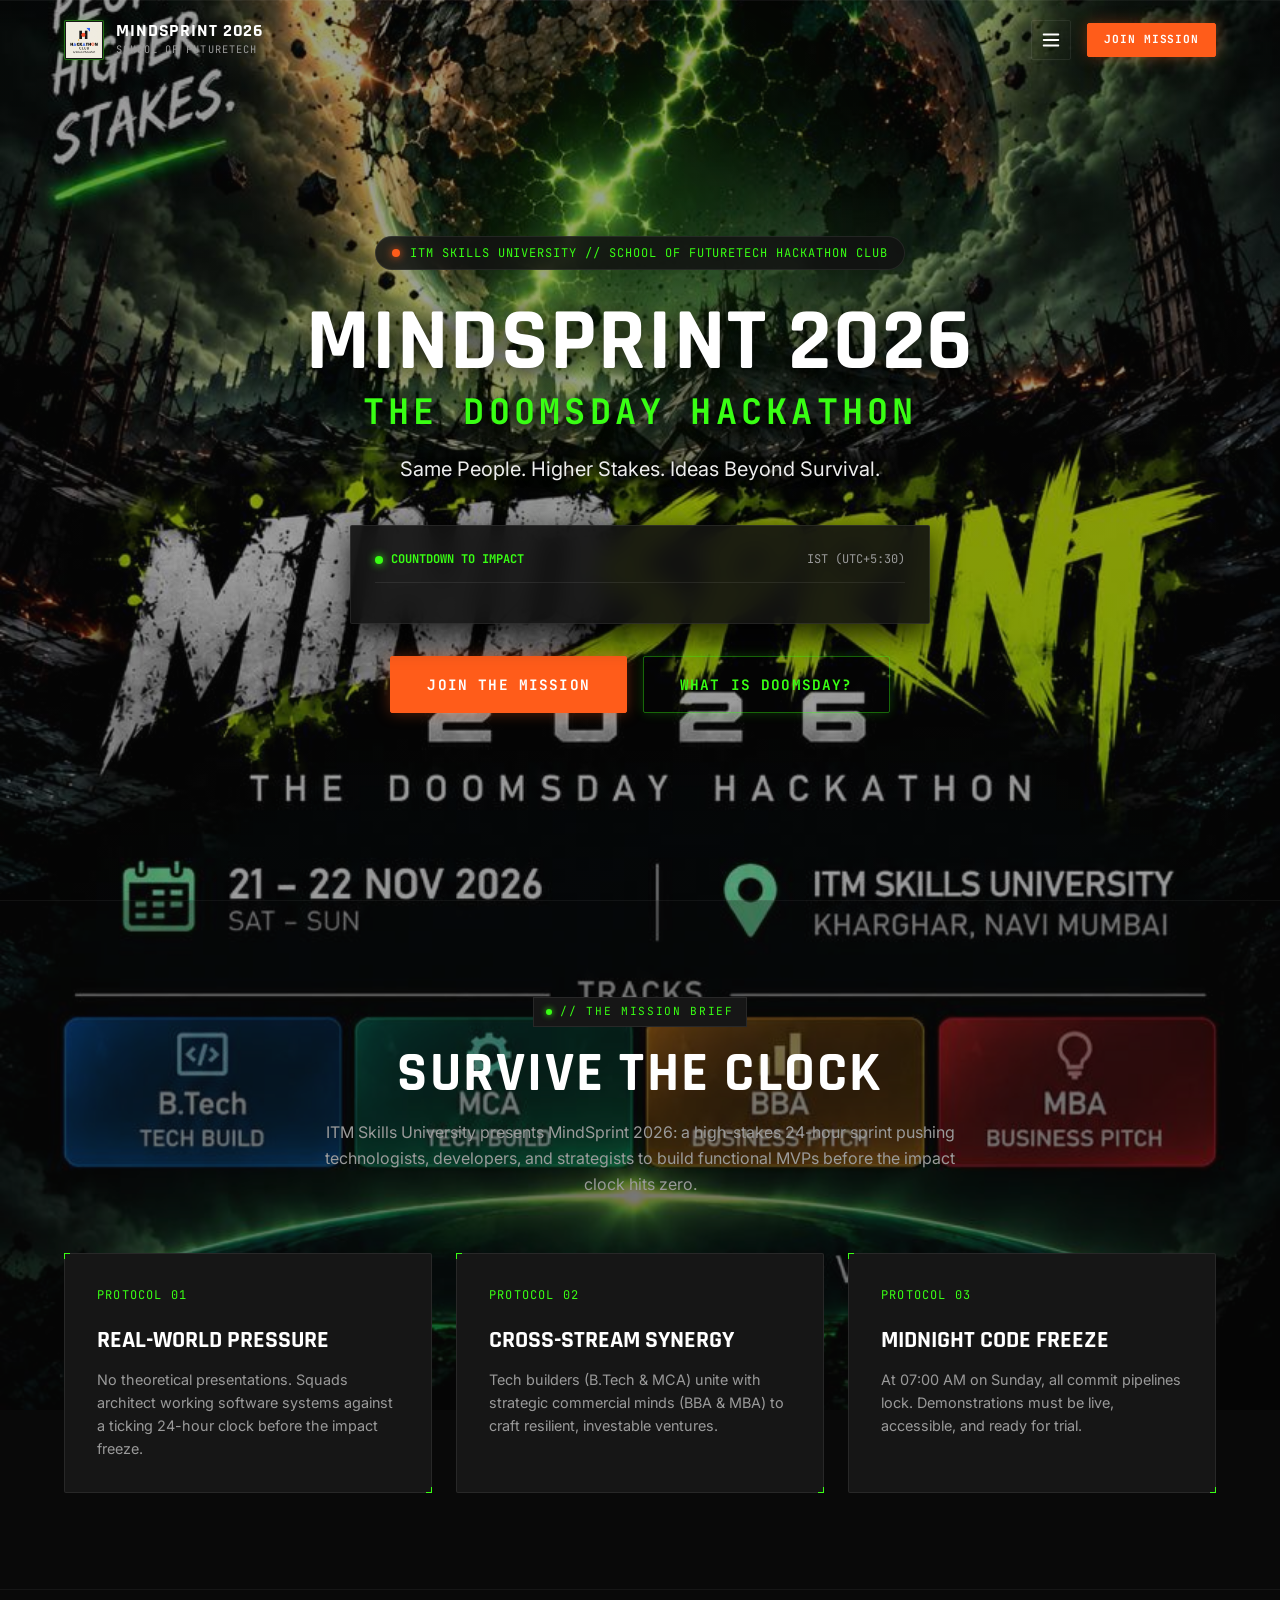
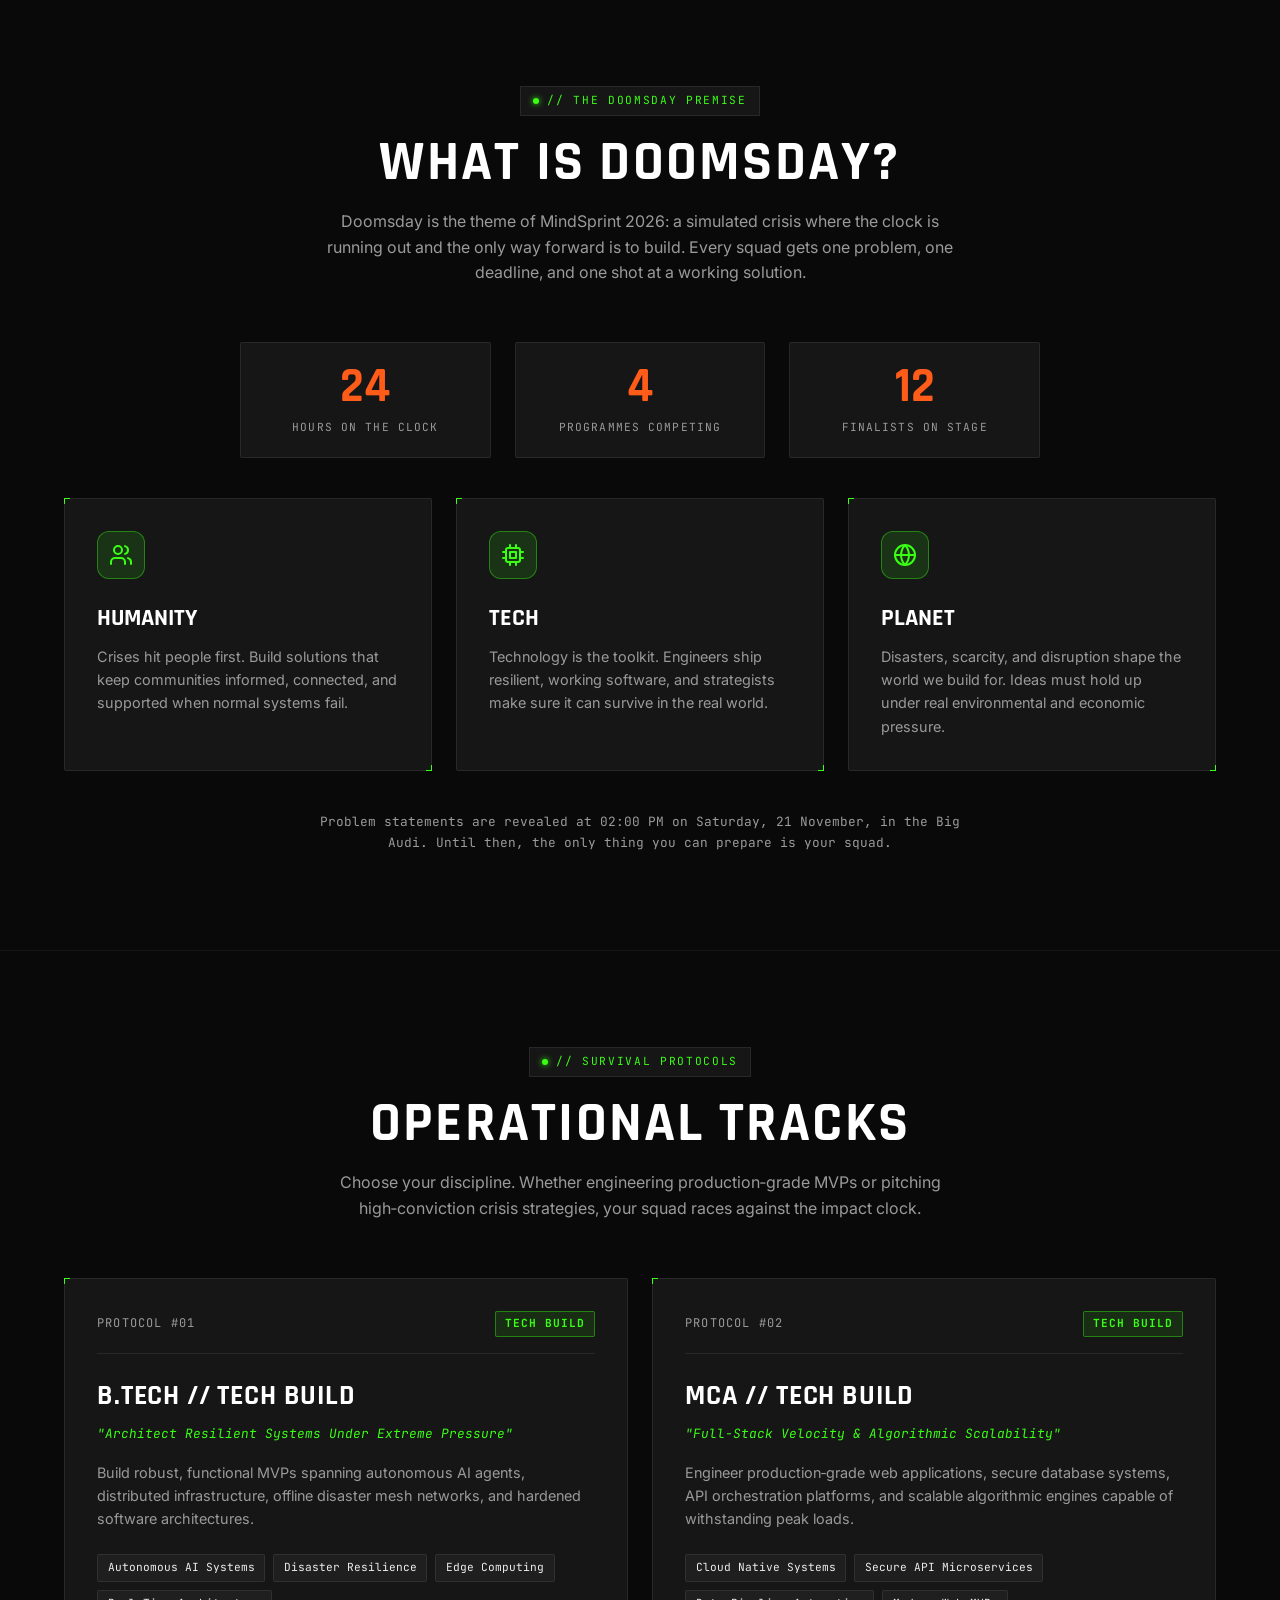
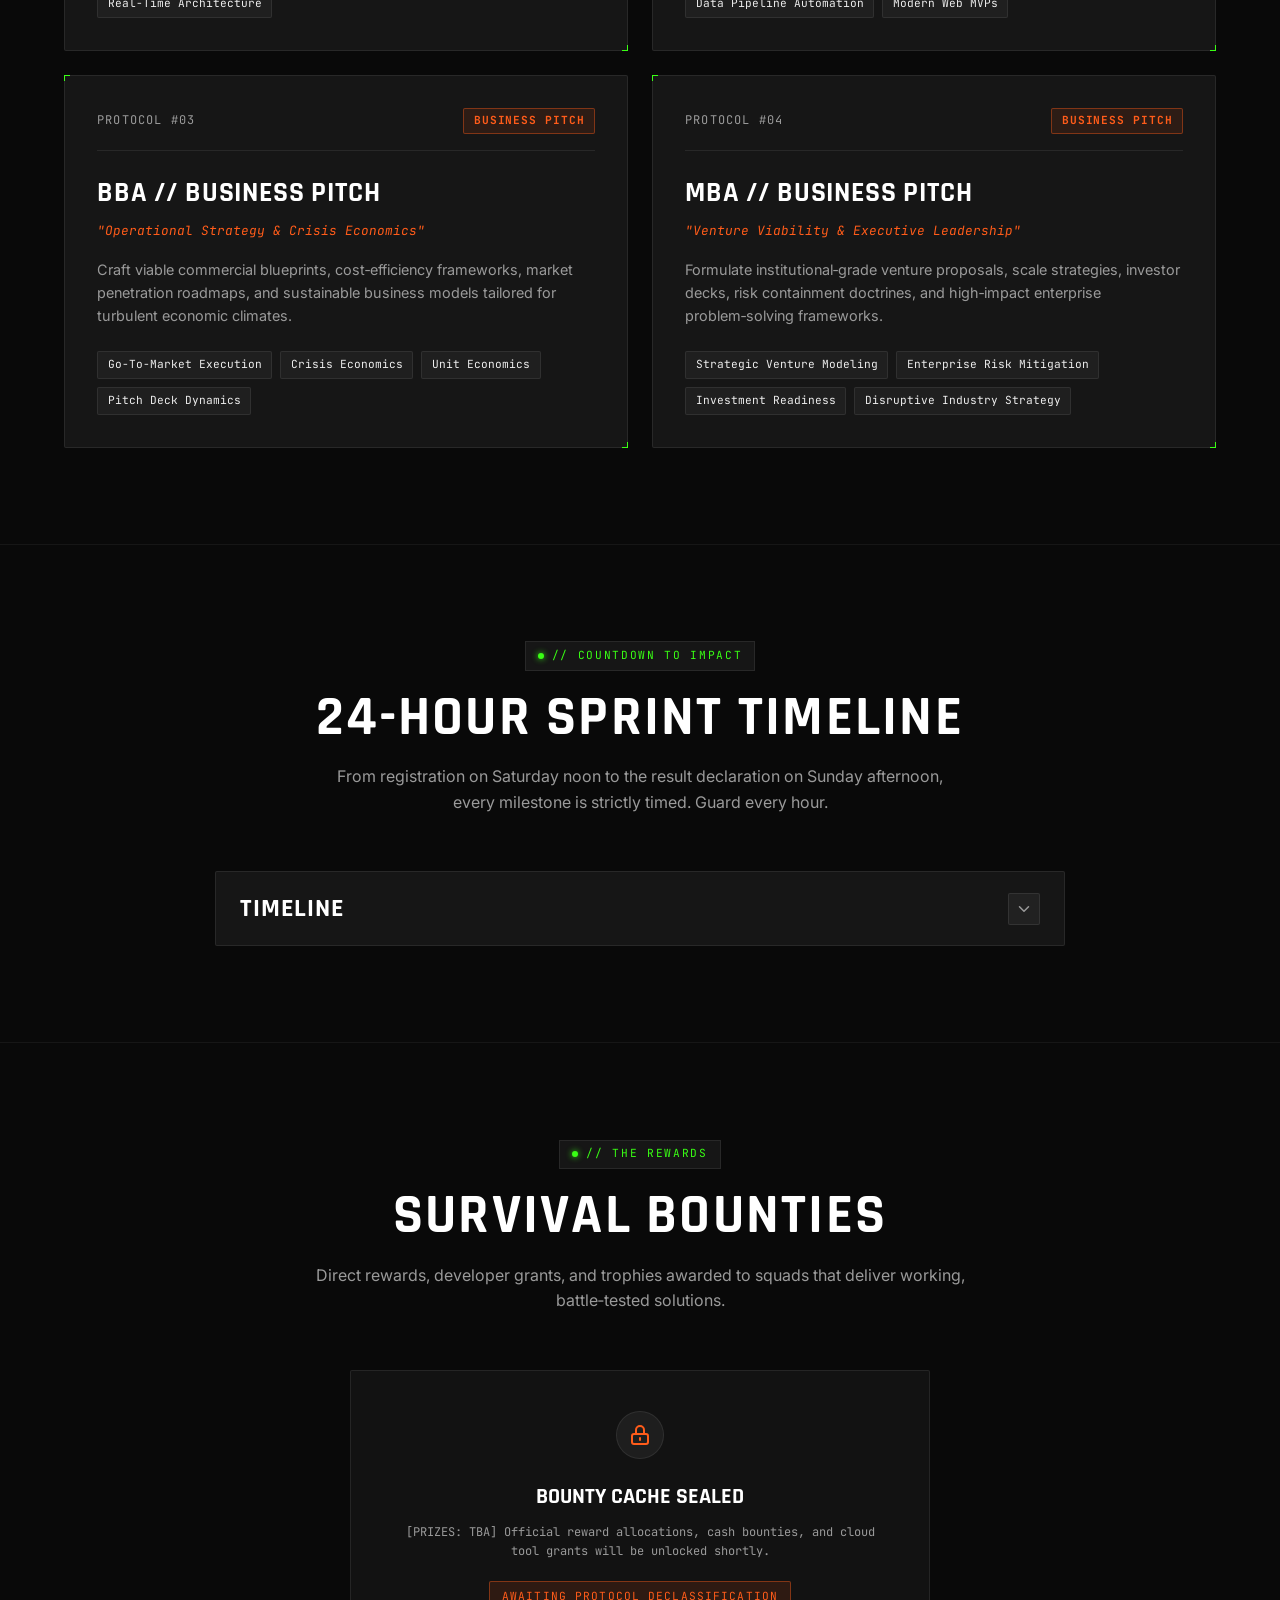
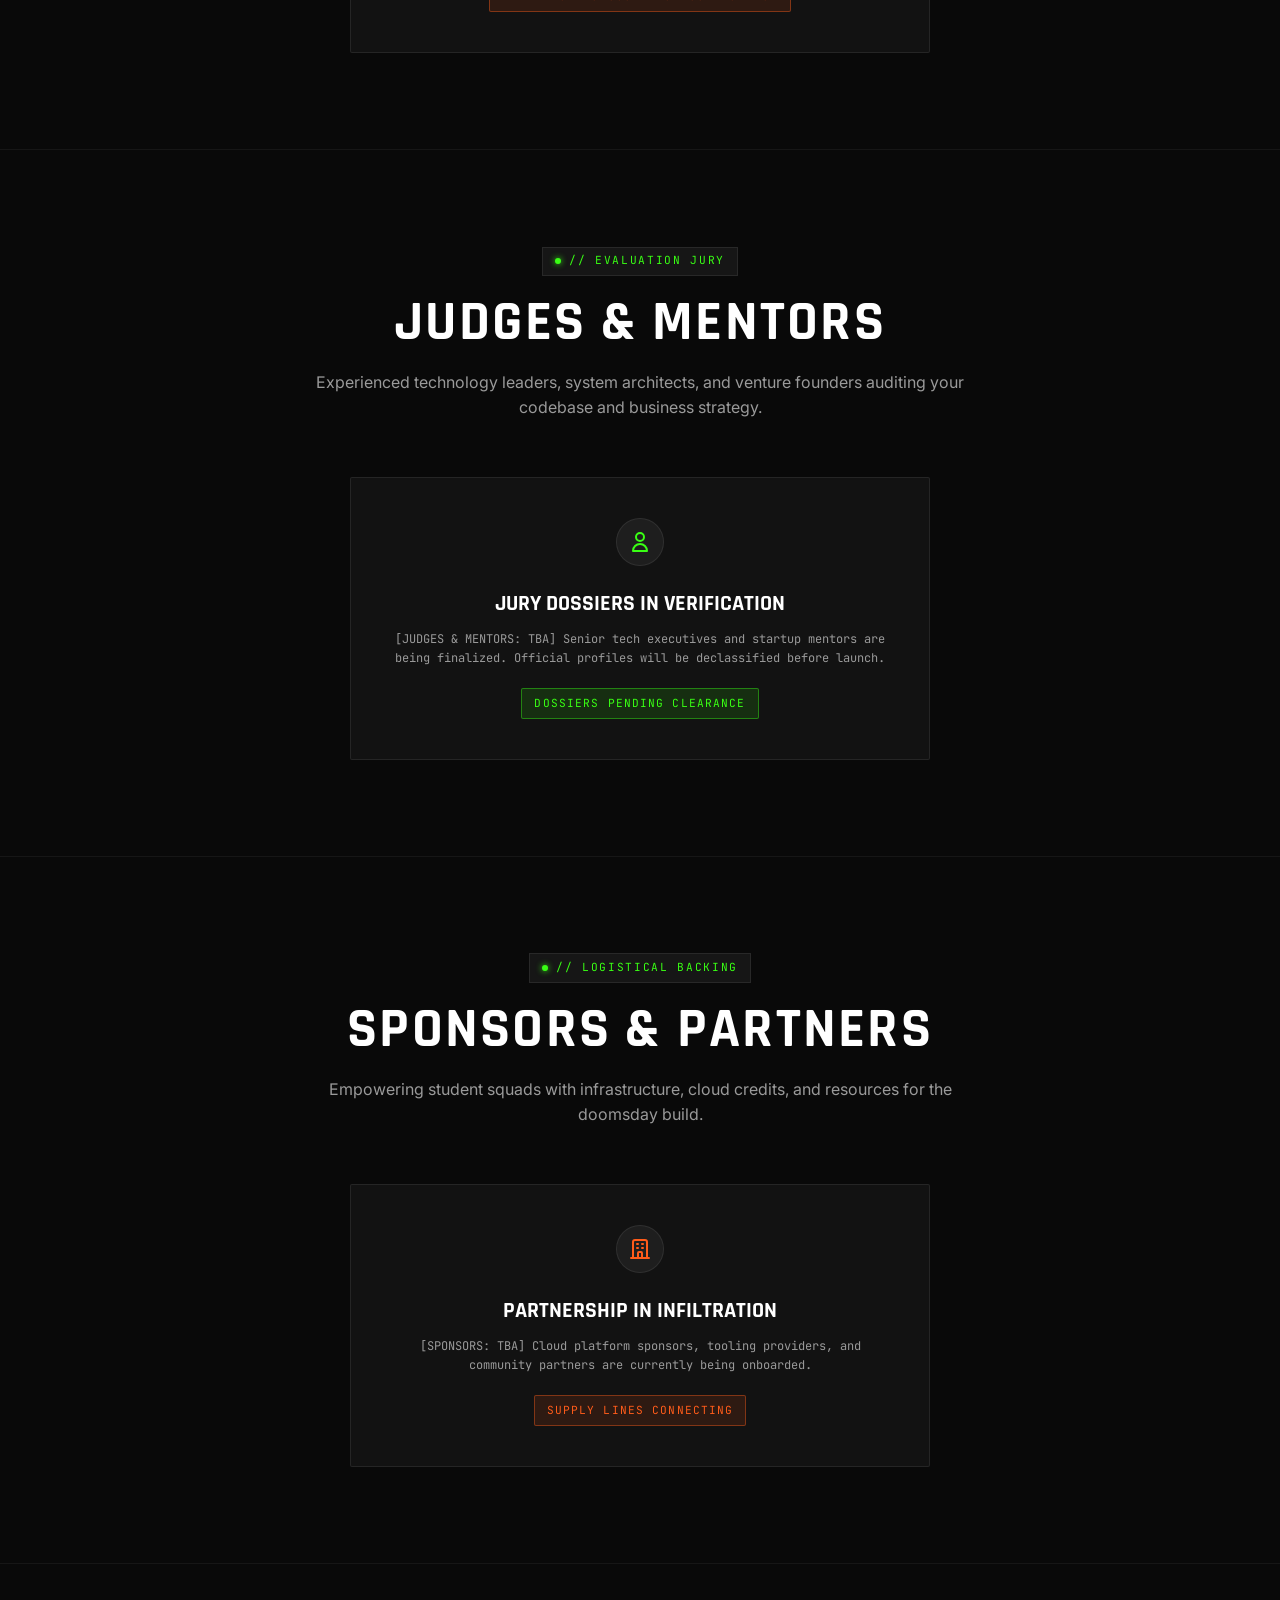
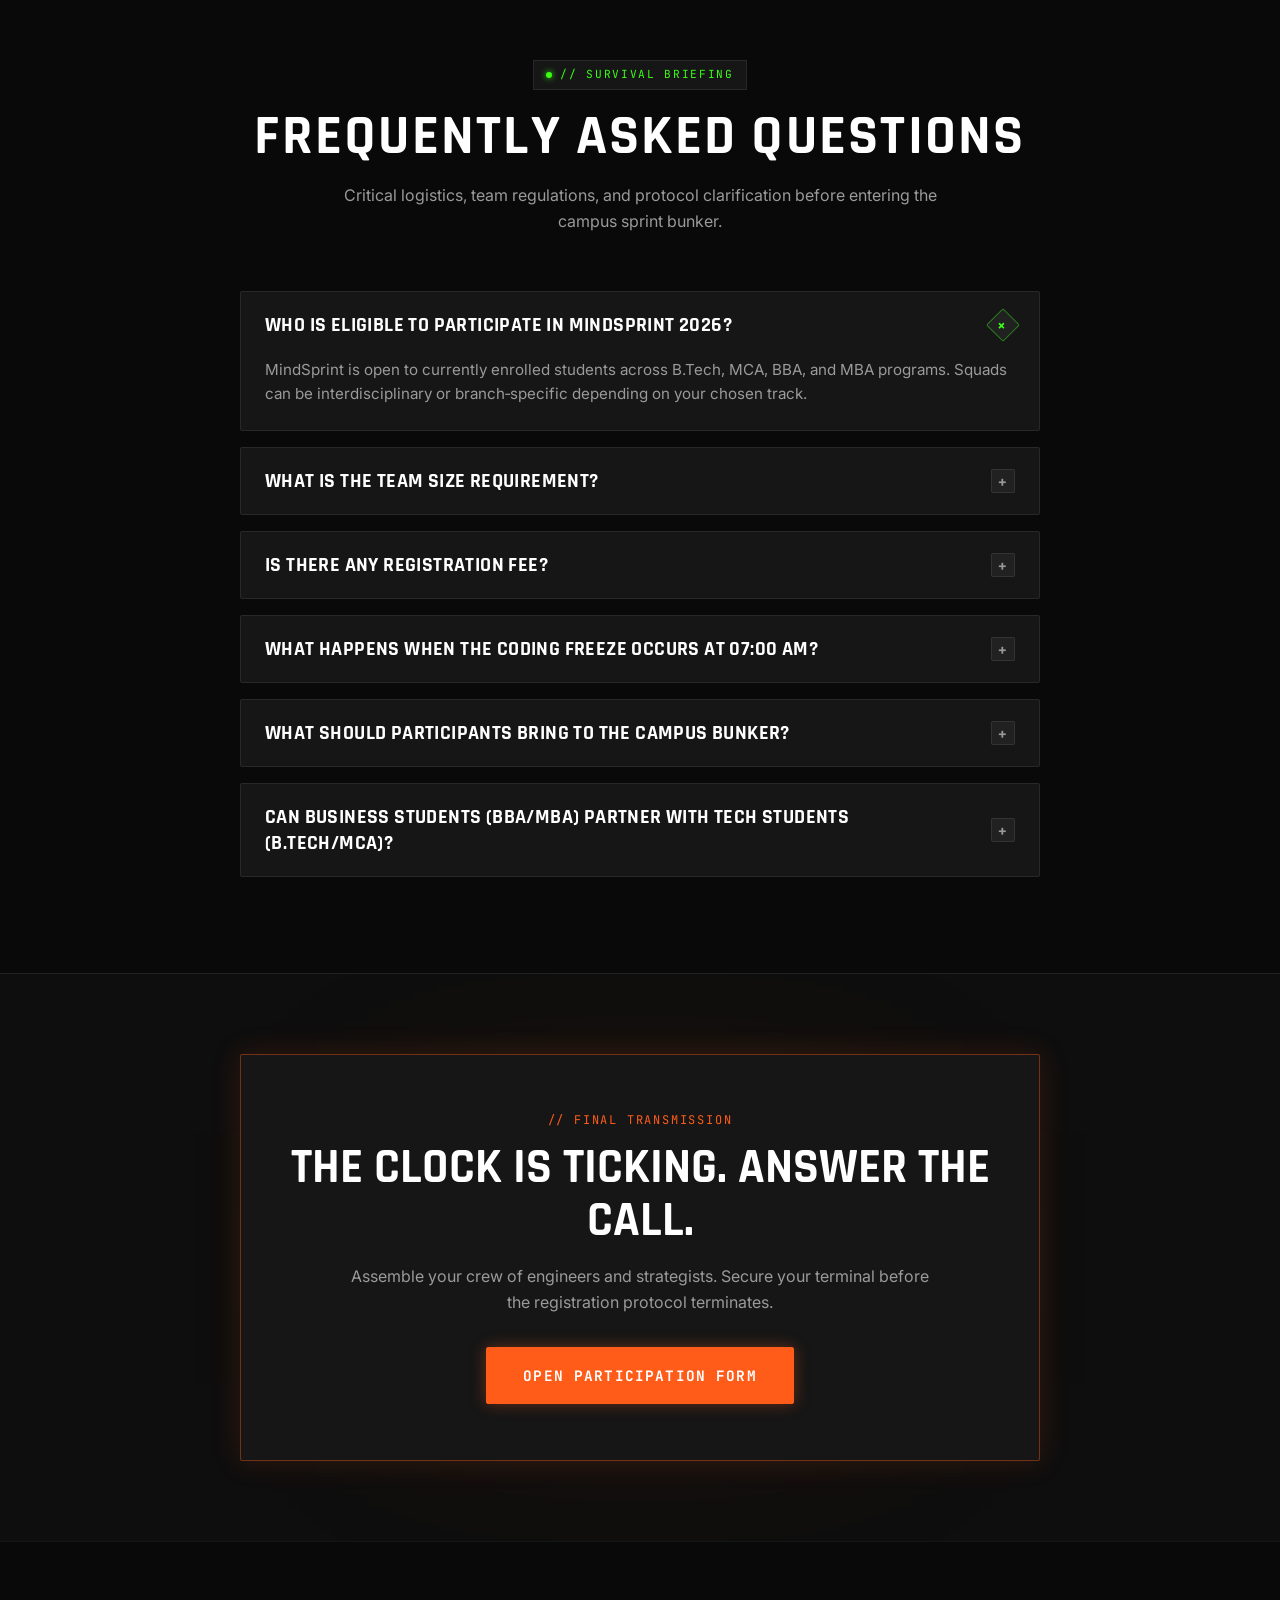
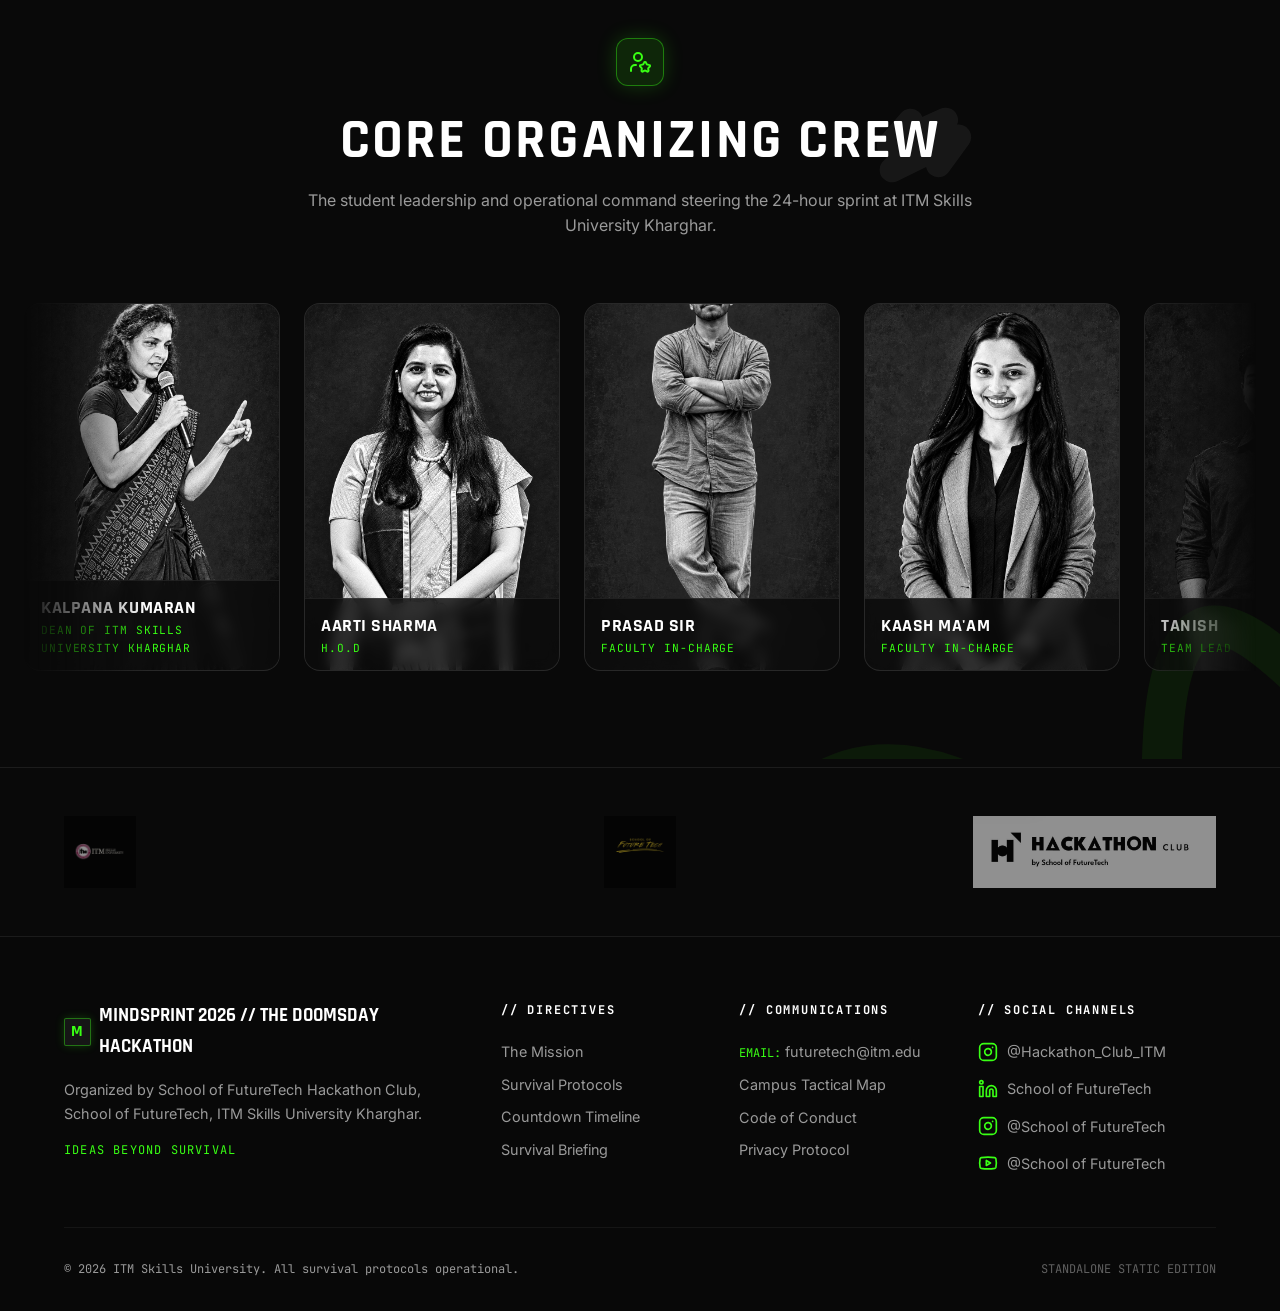
==== commit 3dc0dd9d: "update website" ====
--- a/sample.html/MNS.html
+++ b/sample.html/MNS.html
@@ -71,6 +71,7 @@
     <!-- 2. Hero Section -->
     <section class="hero-section" id="hero" aria-label="Hero Section">
       <div class="hero-clock-glow" aria-hidden="true"></div>
+      
 
       <div class="container hero-content">
         <div class="hero-badge">
@@ -127,7 +128,7 @@
 
         <div class="hero-actions">
           <a href="#" class="btn btn-primary btn-lg" data-form-cta aria-label="Join the Mission">Join the Mission</a>
-          <a href="#tracks" class="btn btn-secondary btn-lg" aria-label="Explore Tracks">Explore Tracks</a>
+          <a href="#doomsday" class="btn btn-secondary btn-lg" aria-label="Learn about Doomsday">What Is Doomsday?</a>
         </div>
       </div>
     </section>
@@ -177,6 +178,85 @@
             </p>
           </div>
         </div>
+      </div>
+    </section>
+        <!-- 3b. NEW: Doomsday Info Section -->
+    <section id="doomsday" aria-label="About the Doomsday Theme">
+      <div class="container">
+        <div class="section-head">
+          <div class="section-tag">
+            <span class="dot" aria-hidden="true"></span>
+            <span>// THE DOOMSDAY PREMISE</span>
+          </div>
+          <h2 class="section-title">WHAT IS DOOMSDAY?</h2>
+          <p class="section-lead">
+            Doomsday is the theme of MindSprint 2026: a simulated crisis where the clock is running out and the only way forward is to build. Every squad gets one problem, one deadline, and one shot at a working solution.
+          </p>
+        </div>
+
+        <div class="doomsday-stats">
+          <div class="doomsday-stat">
+            <div class="doomsday-stat-num">24</div>
+            <div class="doomsday-stat-lbl">Hours on the clock</div>
+          </div>
+          <div class="doomsday-stat">
+            <div class="doomsday-stat-num">4</div>
+            <div class="doomsday-stat-lbl">Programmes competing</div>
+          </div>
+          <div class="doomsday-stat">
+            <div class="doomsday-stat-num">12</div>
+            <div class="doomsday-stat-lbl">Finalists on stage</div>
+          </div>
+        </div>
+
+        <div class="grid-3">
+          <div class="card">
+            <div class="doomsday-icon" aria-hidden="true">
+              <svg width="24" height="24" viewBox="0 0 24 24" fill="none" stroke="currentColor" stroke-width="2" stroke-linecap="round" stroke-linejoin="round">
+                <path d="M16 21v-2a4 4 0 0 0-4-4H6a4 4 0 0 0-4 4v2"/>
+                <circle cx="9" cy="7" r="4"/>
+                <path d="M22 21v-2a4 4 0 0 0-3-3.87"/>
+                <path d="M16 3.13a4 4 0 0 1 0 7.75"/>
+              </svg>
+            </div>
+            <h3 class="doomsday-card-title">Humanity</h3>
+            <p class="doomsday-card-text">
+              Crises hit people first. Build solutions that keep communities informed, connected, and supported when normal systems fail.
+            </p>
+          </div>
+
+          <div class="card">
+            <div class="doomsday-icon" aria-hidden="true">
+              <svg width="24" height="24" viewBox="0 0 24 24" fill="none" stroke="currentColor" stroke-width="2" stroke-linecap="round" stroke-linejoin="round">
+                <rect x="5" y="5" width="14" height="14" rx="2"/>
+                <rect x="9" y="9" width="6" height="6"/>
+                <path d="M9 2v3M15 2v3M9 19v3M15 19v3M2 9h3M2 15h3M19 9h3M19 15h3"/>
+              </svg>
+            </div>
+            <h3 class="doomsday-card-title">Tech</h3>
+            <p class="doomsday-card-text">
+              Technology is the toolkit. Engineers ship resilient, working software, and strategists make sure it can survive in the real world.
+            </p>
+          </div>
+
+          <div class="card">
+            <div class="doomsday-icon" aria-hidden="true">
+              <svg width="24" height="24" viewBox="0 0 24 24" fill="none" stroke="currentColor" stroke-width="2" stroke-linecap="round" stroke-linejoin="round">
+                <circle cx="12" cy="12" r="10"/>
+                <path d="M2 12h20"/>
+                <path d="M12 2a15.3 15.3 0 0 1 4 10 15.3 15.3 0 0 1-4 10 15.3 15.3 0 0 1-4-10 15.3 15.3 0 0 1 4-10z"/>
+              </svg>
+            </div>
+            <h3 class="doomsday-card-title">Planet</h3>
+            <p class="doomsday-card-text">
+              Disasters, scarcity, and disruption shape the world we build for. Ideas must hold up under real environmental and economic pressure.
+            </p>
+          </div>
+        </div>
+
+        <p class="doomsday-note">
+          Problem statements are revealed at 02:00 PM on Saturday, 21 November, in the Big Audi. Until then, the only thing you can prepare is your squad.
+        </p>
       </div>
     </section>
 
--- a/sample.html/styles.css
+++ b/sample.html/styles.css
@@ -1283,7 +1283,7 @@
   width: auto;
   max-width: 100%;
   object-fit: contain;
-  opacity: 0.85;
+  opacity: 0.45;
   transition: opacity 0.2s ease;
 }
 
@@ -1356,4 +1356,332 @@
 }
 img {
       width: 95%;
+}
+
+/* ---------- Doomsday info section ---------- */
+.doomsday-stats {
+  display: grid;
+  grid-template-columns: repeat(3, 1fr);
+  gap: 1.5rem;
+  max-width: 800px;
+  margin: 0 auto 2.5rem;
+}
+
+.doomsday-stat {
+  text-align: center;
+  background: var(--surface-card);
+  border: 1px solid var(--surface-border);
+  border-radius: 2px;
+  padding: 1.25rem 1rem;
+}
+
+.doomsday-stat-num {
+  font-family: var(--font-display);
+  font-size: 3rem;
+  font-weight: 900;
+  line-height: 1;
+  color: var(--ember-orange);
+}
+
+.doomsday-stat-lbl {
+  font-family: var(--font-mono);
+  font-size: 0.7rem;
+  letter-spacing: 0.1em;
+  text-transform: uppercase;
+  color: var(--text-muted);
+  margin-top: 0.5rem;
+}
+
+.doomsday-icon {
+  width: 48px;
+  height: 48px;
+  display: flex;
+  align-items: center;
+  justify-content: center;
+  margin-bottom: 1.25rem;
+  border-radius: 12px;
+  background: var(--acid-green-dim);
+  border: 1px solid var(--acid-green-border);
+  color: var(--acid-green);
+}
+
+.doomsday-card-title {
+  font-family: var(--font-display);
+  font-size: 1.5rem;
+  font-weight: 800;
+  text-transform: uppercase;
+  color: #fff;
+  margin-bottom: 0.5rem;
+}
+
+.doomsday-card-text {
+  color: var(--text-muted);
+  font-size: 0.9rem;
+  line-height: 1.6;
+}
+
+.doomsday-note {
+  max-width: 650px;
+  margin: 2.5rem auto 0;
+  text-align: center;
+  font-family: var(--font-mono);
+  font-size: 0.8rem;
+  line-height: 1.7;
+  color: var(--text-muted);
+}
+
+@media (max-width: 600px) {
+  .doomsday-stats { grid-template-columns: 1fr; }
+}
+
+/* ---------- Timeline dropdown ---------- */
+.timeline-card {
+  padding: 0;
+  transition: border-color 0.2s ease, box-shadow 0.2s ease;
+}
+
+.timeline-card:hover {
+  border-color: rgba(255, 255, 255, 0.2);
+}
+
+.timeline-card.open {
+  border-color: var(--acid-green-border);
+}
+
+.timeline-card.critical.open,
+.timeline-card.critical:hover {
+  border-color: var(--ember-orange);
+}
+
+.timeline-toggle {
+  width: 100%;
+  display: flex;
+  align-items: center;
+  justify-content: space-between;
+  gap: 1rem;
+  padding: 1.25rem 1.5rem;
+  background: transparent;
+  border: none;
+  color: inherit;
+  font: inherit;
+  text-align: left;
+  cursor: pointer;
+}
+
+.timeline-toggle-text {
+  display: block;
+  min-width: 0;
+}
+
+.timeline-toggle .phase-tag {
+  margin-bottom: 0.25rem;
+}
+
+.timeline-toggle .step-title {
+  margin-bottom: 0;
+}
+
+.timeline-chevron {
+  flex-shrink: 0;
+  width: 28px;
+  height: 28px;
+  display: flex;
+  align-items: center;
+  justify-content: center;
+  background: rgba(255, 255, 255, 0.05);
+  border: 1px solid var(--surface-border);
+  border-radius: 2px;
+  color: var(--text-muted);
+  transition: transform 0.3s ease, color 0.3s ease, border-color 0.3s ease;
+}
+
+.timeline-card.open .timeline-chevron {
+  transform: rotate(180deg);
+  color: var(--acid-green);
+  border-color: var(--acid-green-border);
+}
+
+.timeline-card.critical.open .timeline-chevron {
+  color: var(--ember-orange);
+  border-color: var(--ember-orange-border);
+}
+
+/* Smooth open/close without fixed heights */
+.timeline-body {
+  display: grid;
+  grid-template-rows: 0fr;
+  visibility: hidden;
+  transition: grid-template-rows 0.35s ease, visibility 0.35s;
+}
+
+.timeline-card.open .timeline-body {
+  grid-template-rows: 1fr;
+  visibility: visible;
+}
+
+.timeline-body-inner {
+  overflow: hidden;
+  min-height: 0;
+  padding: 0 1.5rem;
+}
+
+.timeline-body-inner > p {
+  padding-bottom: 1.25rem;
+}
+
+/* ---------- Logo opacity ---------- */
+:root {
+  --logo-opacity: 0.55;   /* 1 = solid, 0 = invisible. Change this one number. */
+}
+
+.logo-item img {
+  opacity: var(--logo-opacity);
+  transition: opacity 0.2s ease;
+}
+
+.logo-item img:hover {
+  opacity: 1;
+}
+
+/* ---------- Overall timeline dropdown ---------- */
+.timeline-section {
+  max-width: 850px;
+  margin: 0 auto;
+}
+
+.timeline-section-toggle {
+  width: 100%;
+  display: flex;
+  align-items: center;
+  justify-content: space-between;
+  gap: 1rem;
+  padding: 1.25rem 1.5rem;
+  background: var(--surface-card);
+  border: 1px solid var(--surface-border);
+  border-radius: 2px;
+  color: #fff;
+  cursor: pointer;
+  transition: border-color 0.2s ease, box-shadow 0.2s ease;
+}
+
+.timeline-section-toggle:hover {
+  border-color: var(--acid-green-border);
+  box-shadow: 0 0 20px rgba(57, 255, 20, 0.12);
+}
+
+.timeline-section.open .timeline-section-toggle {
+  border-color: var(--acid-green-border);
+}
+
+.timeline-section-label {
+  font-family: var(--font-display);
+  font-size: 1.6rem;
+  font-weight: 800;
+  text-transform: uppercase;
+  letter-spacing: 0.04em;
+}
+
+.timeline-section-chevron {
+  width: 32px;
+  height: 32px;
+  display: flex;
+  align-items: center;
+  justify-content: center;
+  background: rgba(255, 255, 255, 0.05);
+  border: 1px solid var(--surface-border);
+  border-radius: 2px;
+  color: var(--text-muted);
+  transition: transform 0.3s ease, color 0.3s ease, border-color 0.3s ease;
+}
+
+.timeline-section.open .timeline-section-chevron {
+  transform: rotate(180deg);
+  color: var(--acid-green);
+  border-color: var(--acid-green-border);
+}
+
+/* Smooth open/close without fixed heights */
+.timeline-section-body {
+  display: grid;
+  grid-template-rows: 0fr;
+  visibility: hidden;
+  transition: grid-template-rows 0.45s ease, visibility 0.45s;
+}
+
+.timeline-section.open .timeline-section-body {
+  grid-template-rows: 1fr;
+  visibility: visible;
+}
+
+.timeline-section-inner {
+  overflow: hidden;
+  min-height: 0;
+  /* side padding stops the glowing timeline markers from being clipped */
+  padding: 0 1rem;
+}
+
+.timeline-section.open .timeline-section-inner {
+  padding-top: 2.5rem;
+  padding-bottom: 1rem;
+}
+/* Restore normal padding now that cards no longer have their own dropdown */
+.timeline-card {
+  padding: 1.5rem;
+}
+/* ---------- Hamburger menu on all screen sizes ---------- */
+.nav-links {
+  display: none;               /* links now live inside the hamburger */
+}
+
+.mobile-menu-toggle {
+  display: flex;
+  align-items: center;
+  justify-content: center;
+  transition: border-color 0.2s ease, color 0.2s ease;
+}
+
+.mobile-menu-toggle:hover,
+.mobile-menu-toggle[aria-expanded="true"] {
+  border-color: var(--acid-green-border);
+  color: var(--acid-green);
+}
+
+/* Dropdown panel anchored under the hamburger, on the right */
+.mobile-menu {
+  position: absolute;
+  top: 100%;
+  right: 1.5rem;
+  width: min(320px, calc(100% - 3rem));
+  margin-top: 0.5rem;
+  padding: 0.75rem;
+  gap: 0.25rem;
+  background: rgba(14, 14, 14, 0.97);
+  border: 1px solid var(--surface-border);
+  border-radius: 2px;
+  box-shadow: 0 12px 30px rgba(0, 0, 0, 0.7);
+}
+
+.mobile-menu a:not(.btn) {
+  font-family: var(--font-mono);
+  font-size: 0.75rem;
+  text-transform: uppercase;
+  letter-spacing: 0.1em;
+  color: var(--text-primary);
+  text-decoration: none;
+  padding: 0.75rem 1rem;
+  border-radius: 2px;
+  transition: background-color 0.2s ease, color 0.2s ease;
+}
+
+.mobile-menu a:not(.btn):hover {
+  background: var(--acid-green-dim);
+  color: var(--acid-green);
+}
+
+.mobile-menu .btn {
+  margin-top: 0.5rem;
+}
+/* Put the hamburger to the LEFT of the Join Mission button */
+.mobile-menu-toggle {
+  order: -1;
 }
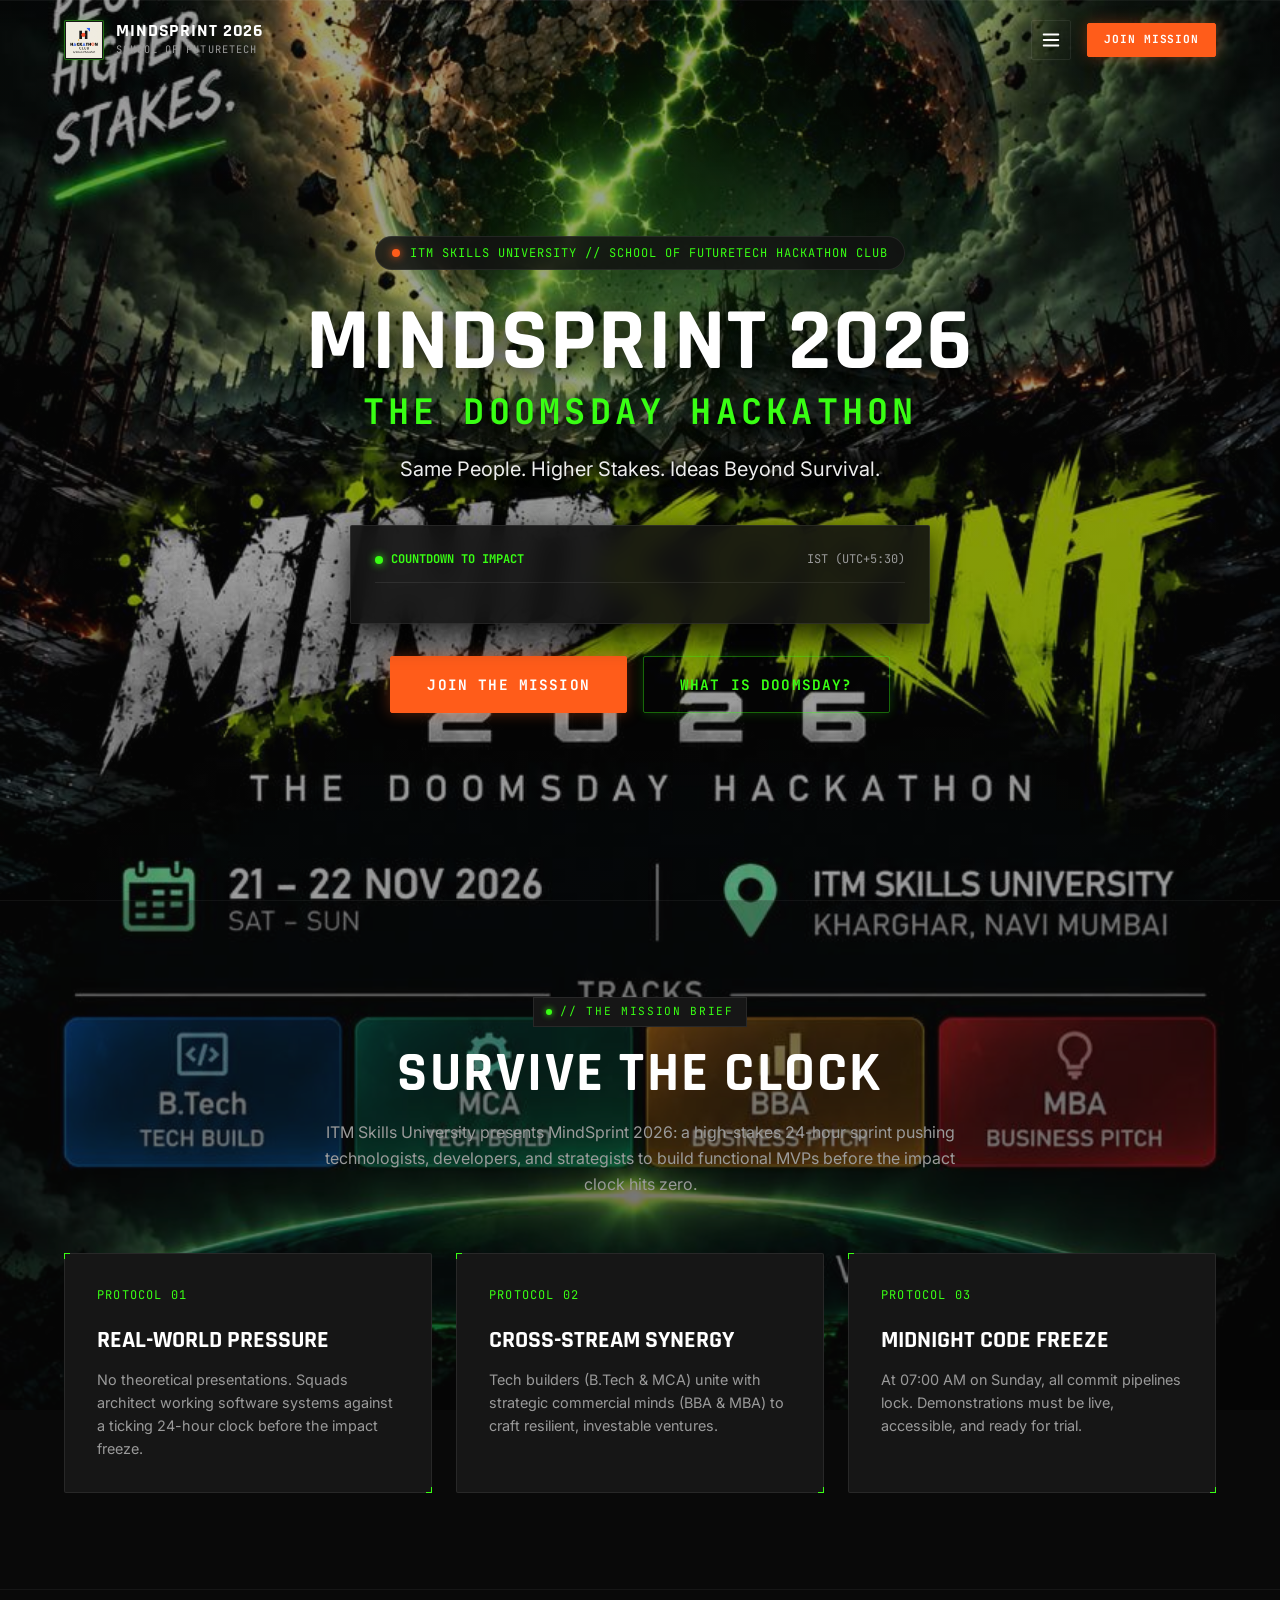
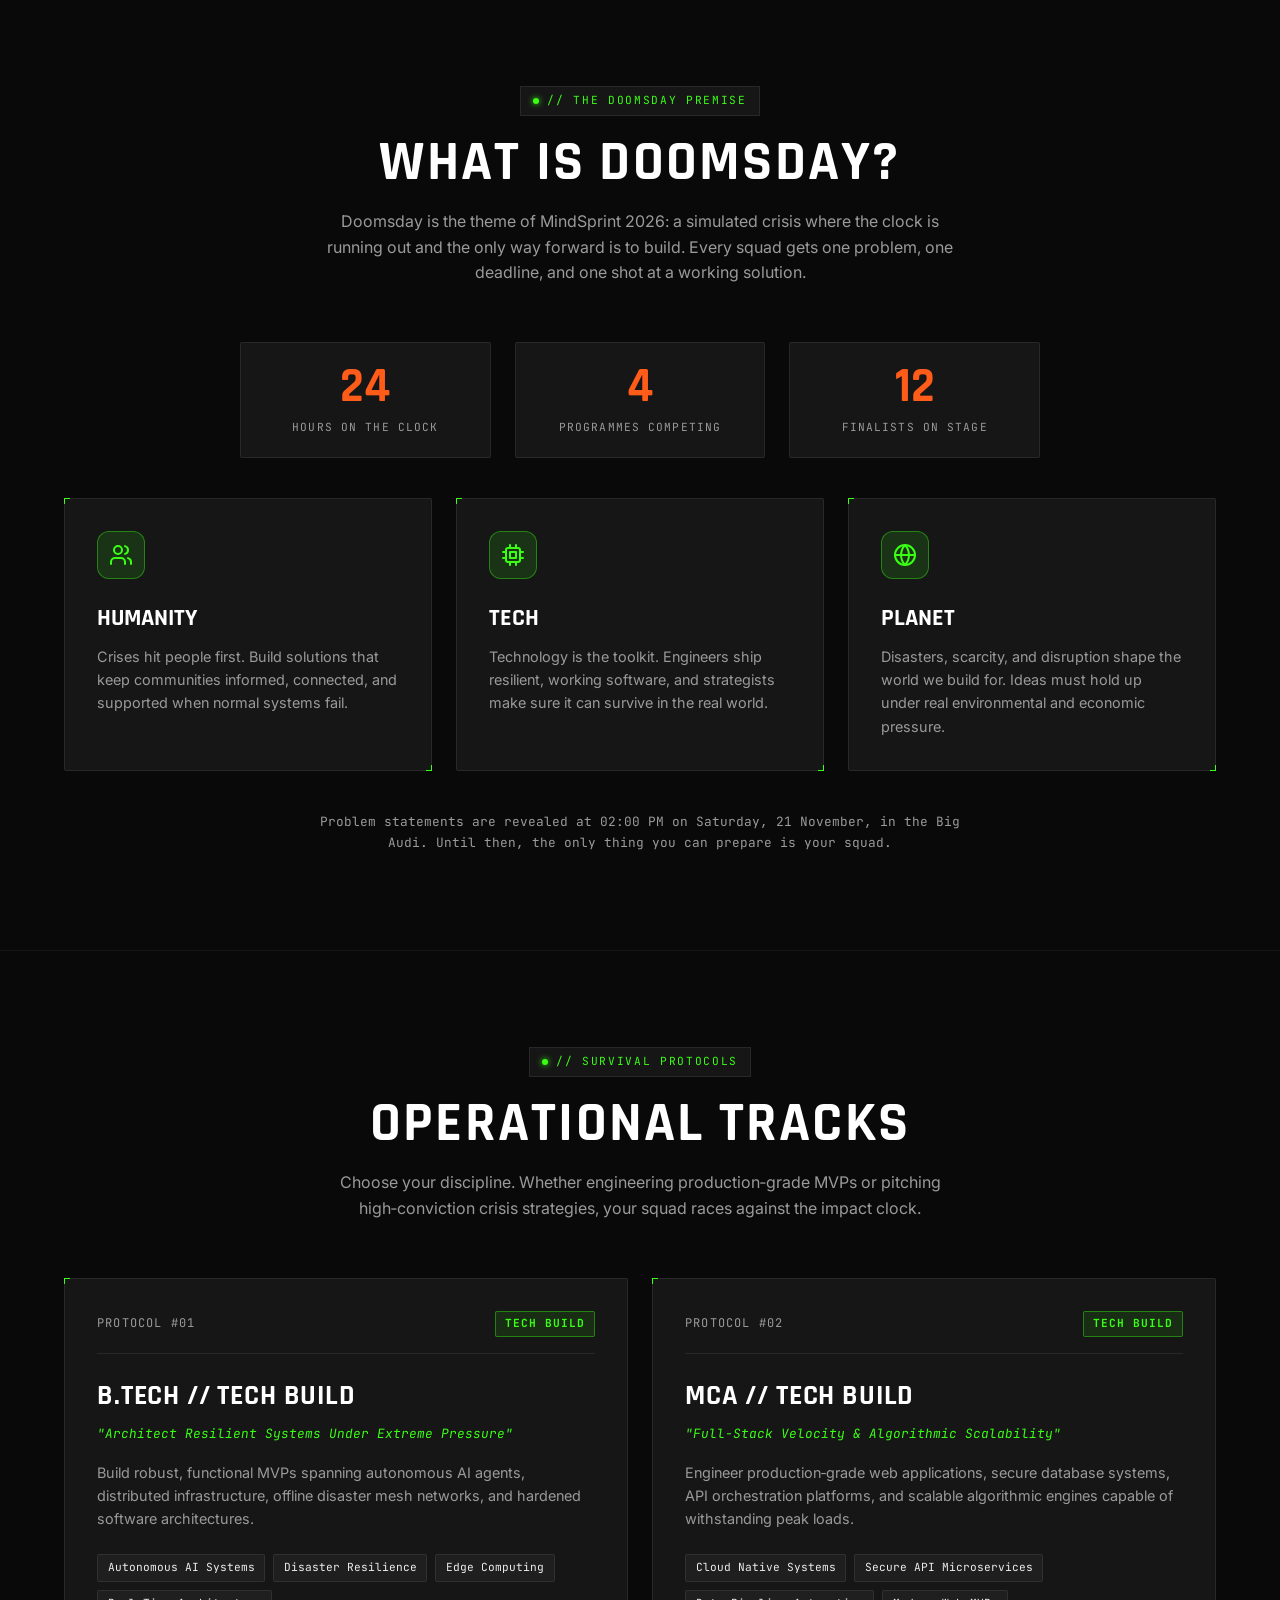
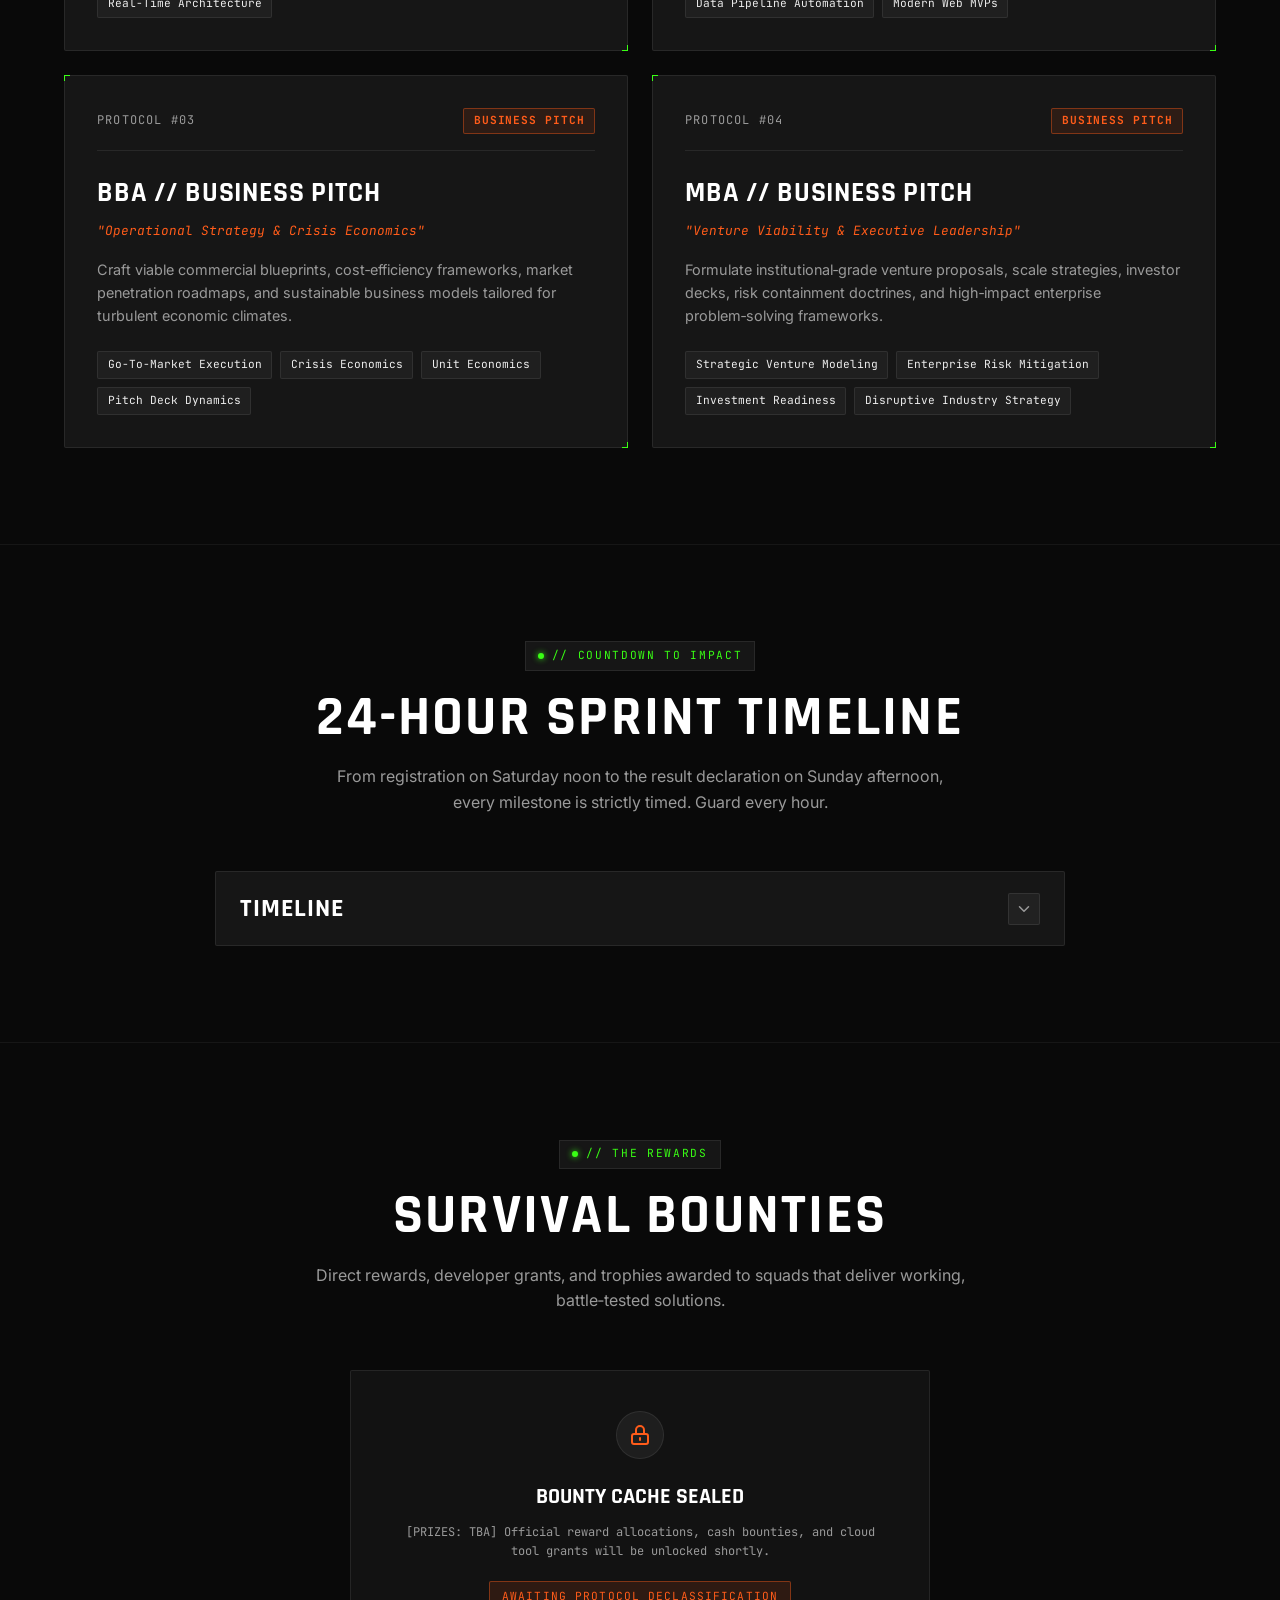
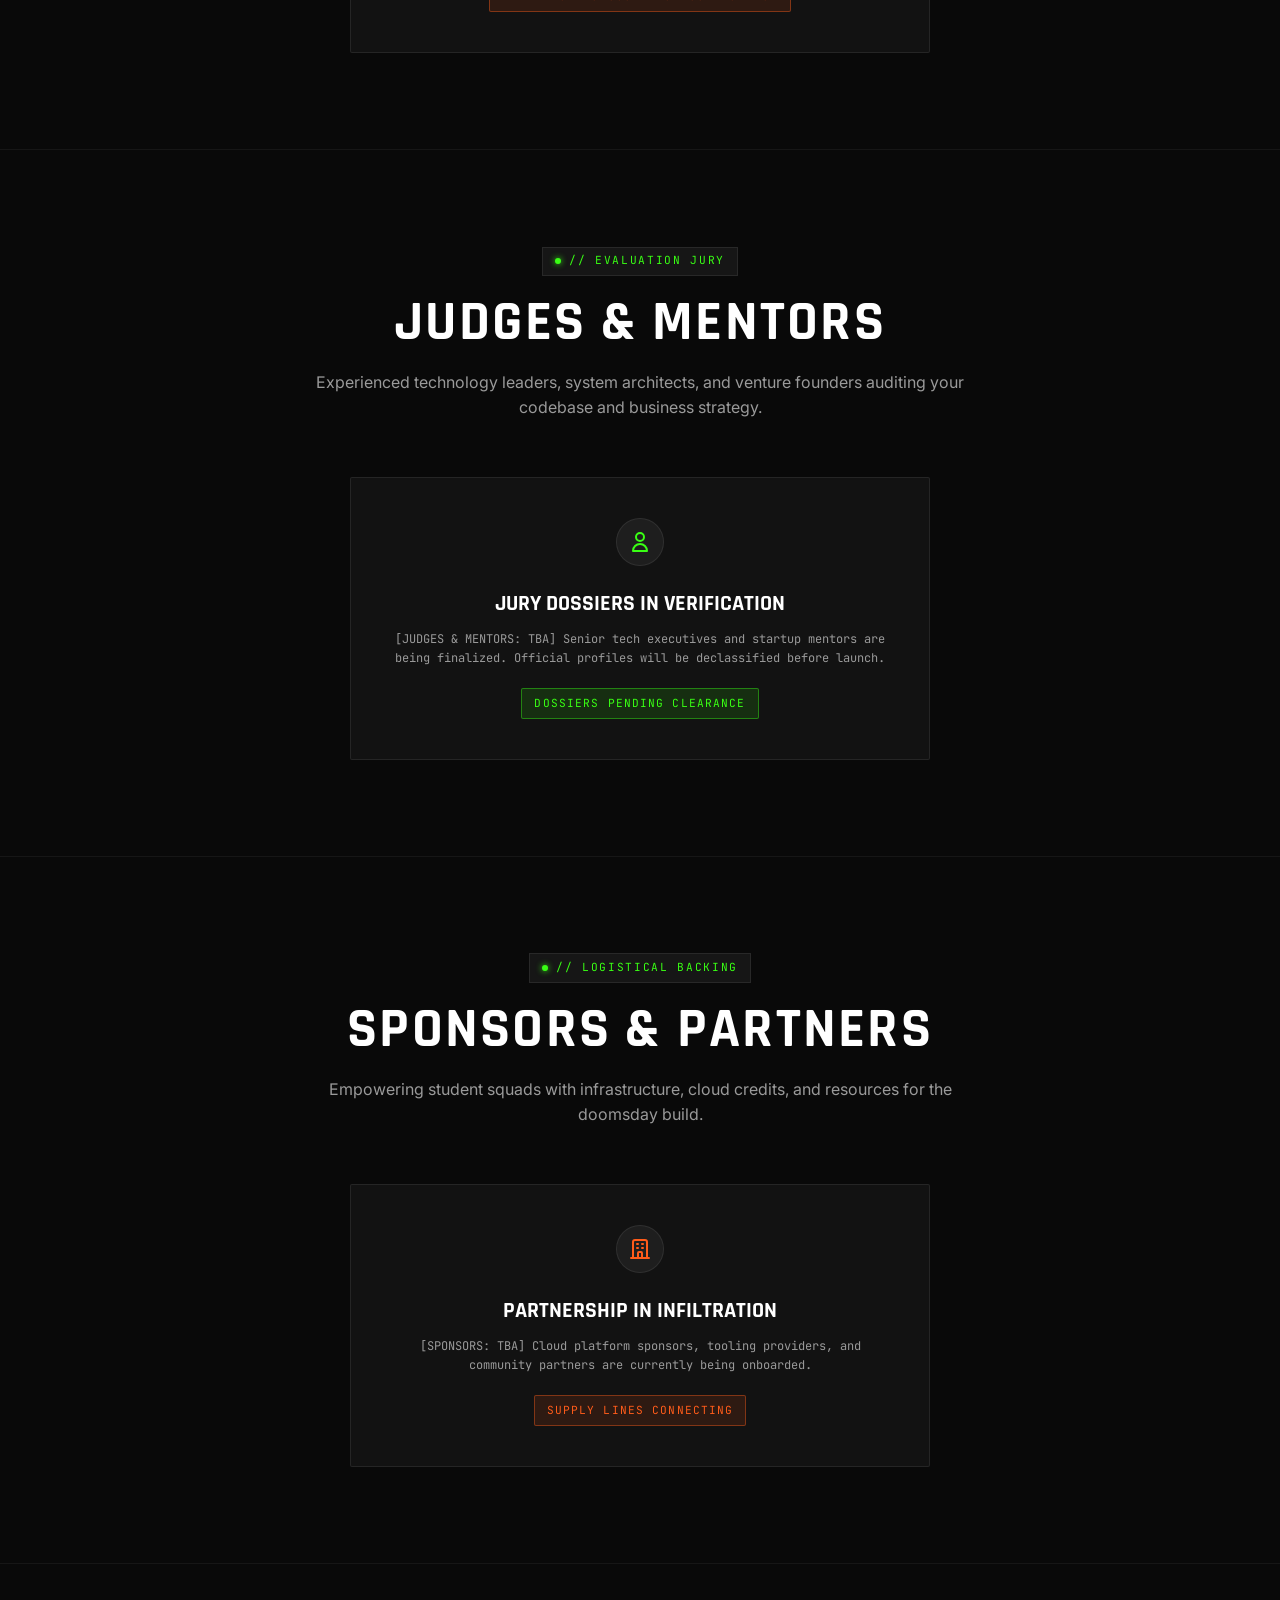
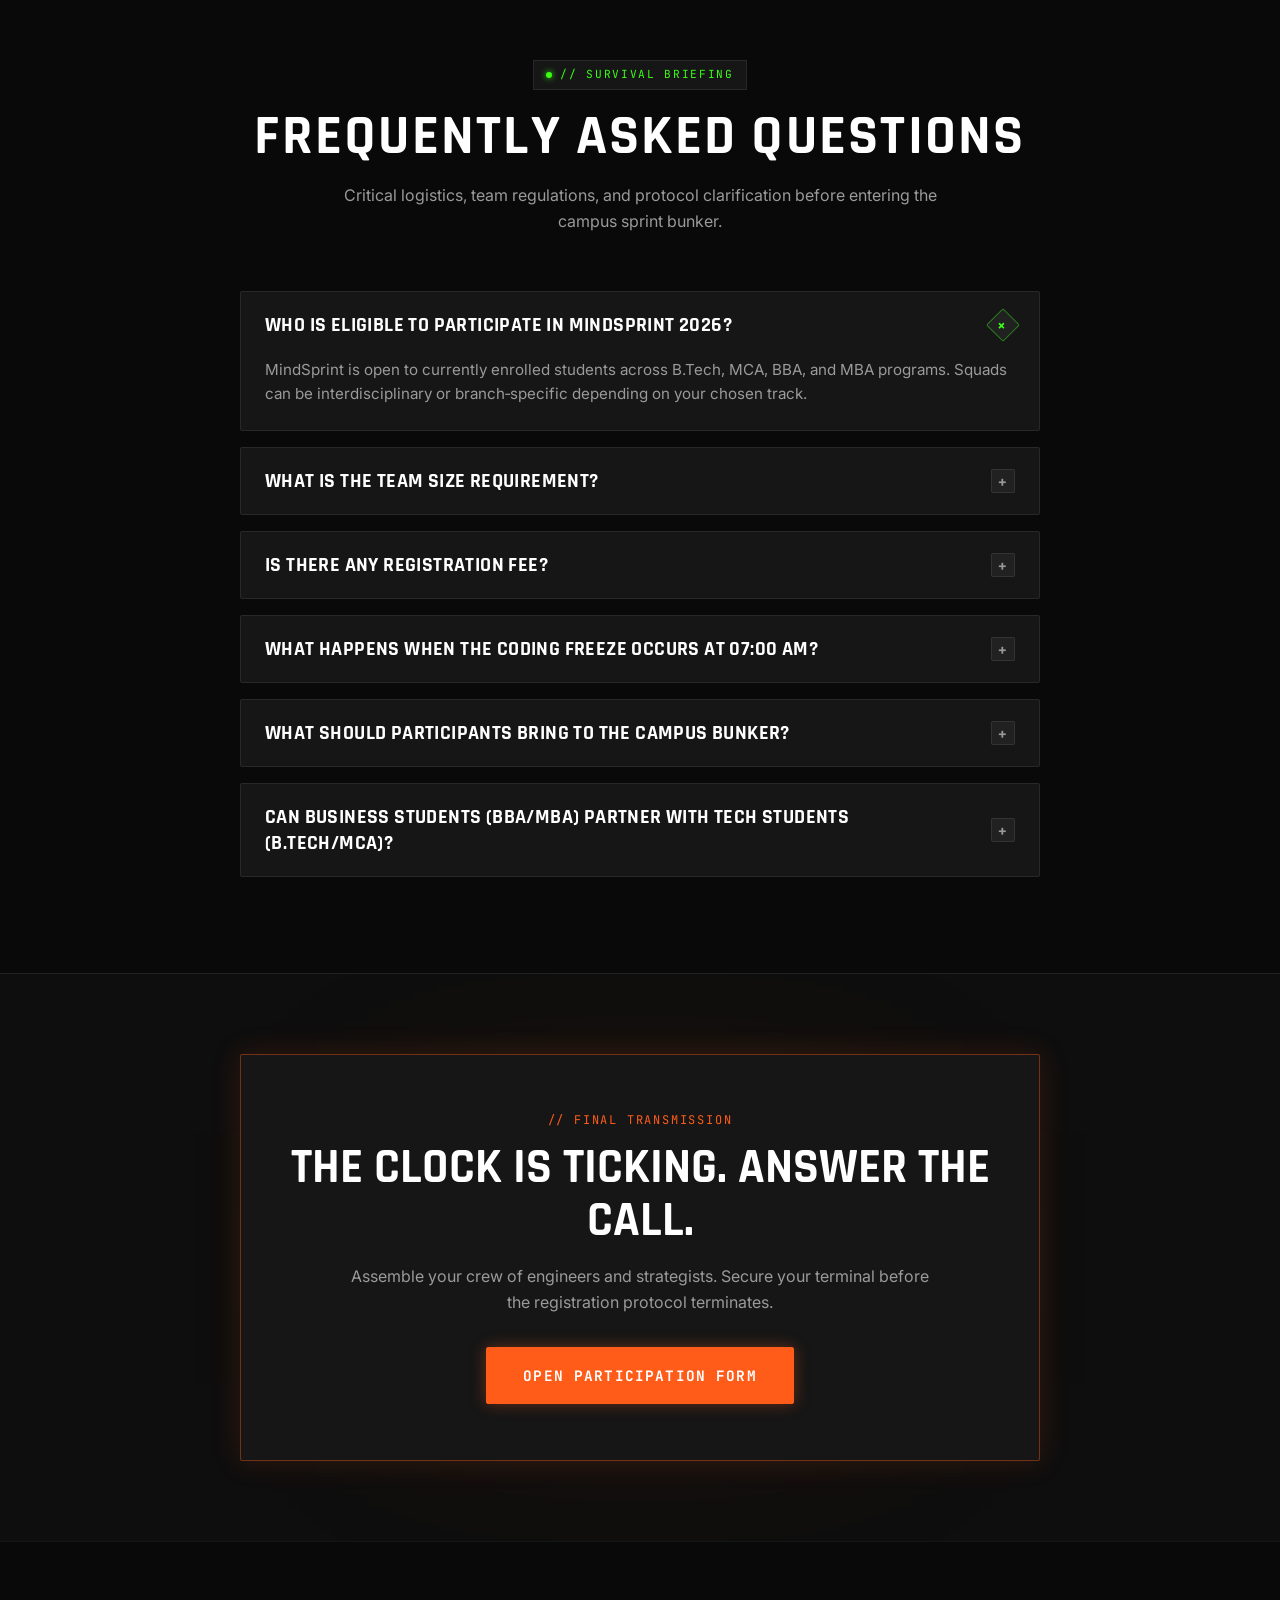
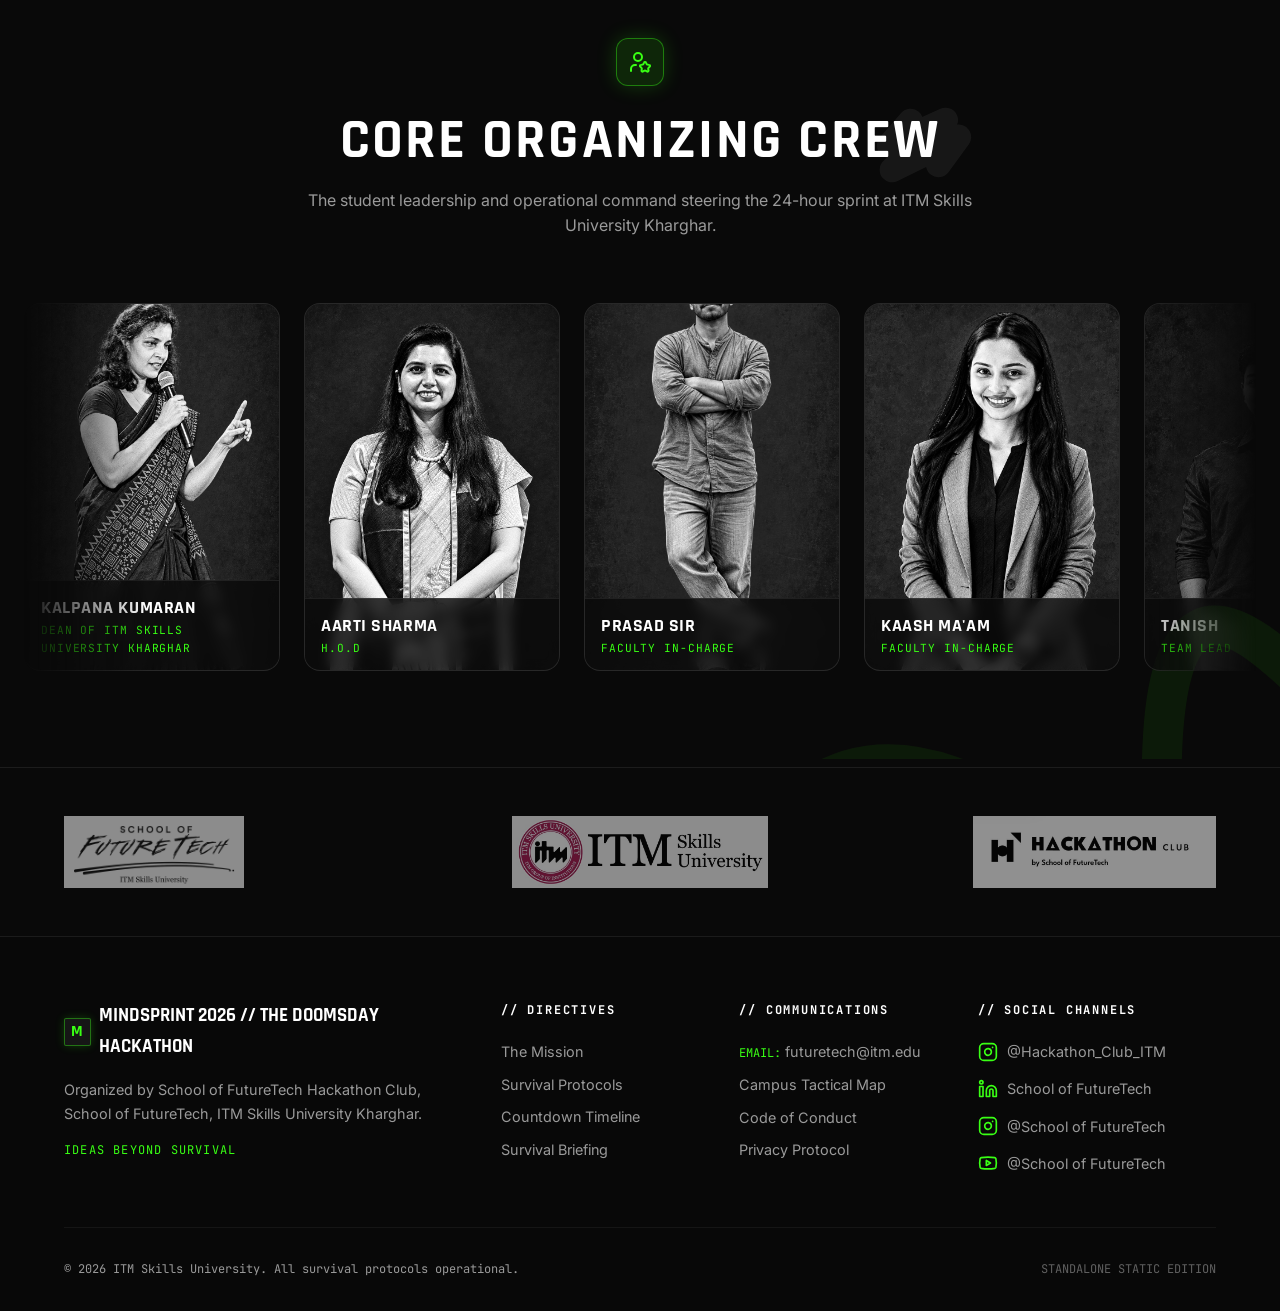
==== commit e0f65bbd: "update website" ====
--- a/sample.html/MNS.html
+++ b/sample.html/MNS.html
@@ -869,10 +869,10 @@
       <div class="container">
         <div class="logo-strip-row">
           <figure class="logo-item logo-left">
-            <img src="/IMAGES/banner3.jpeg" alt="ITM Skills University logo" loading="lazy" />
+            <img src="/IMAGES/LOGO1.jpeg" alt="ITM Skills University logo" loading="lazy" />
           </figure>
           <figure class="logo-item logo-center">
-            <img src="/IMAGES/banner2.jpeg" alt="School of FutureTech logo" loading="lazy" />
+            <img src="/IMAGES/LOGO2.jpeg" alt="School of FutureTech logo" loading="lazy" />
           </figure>
           <figure class="logo-item logo-right">
             <img src="/IMAGES/banner1.jpeg" alt="School of FutureTech Hackathon Club logo" loading="lazy" />
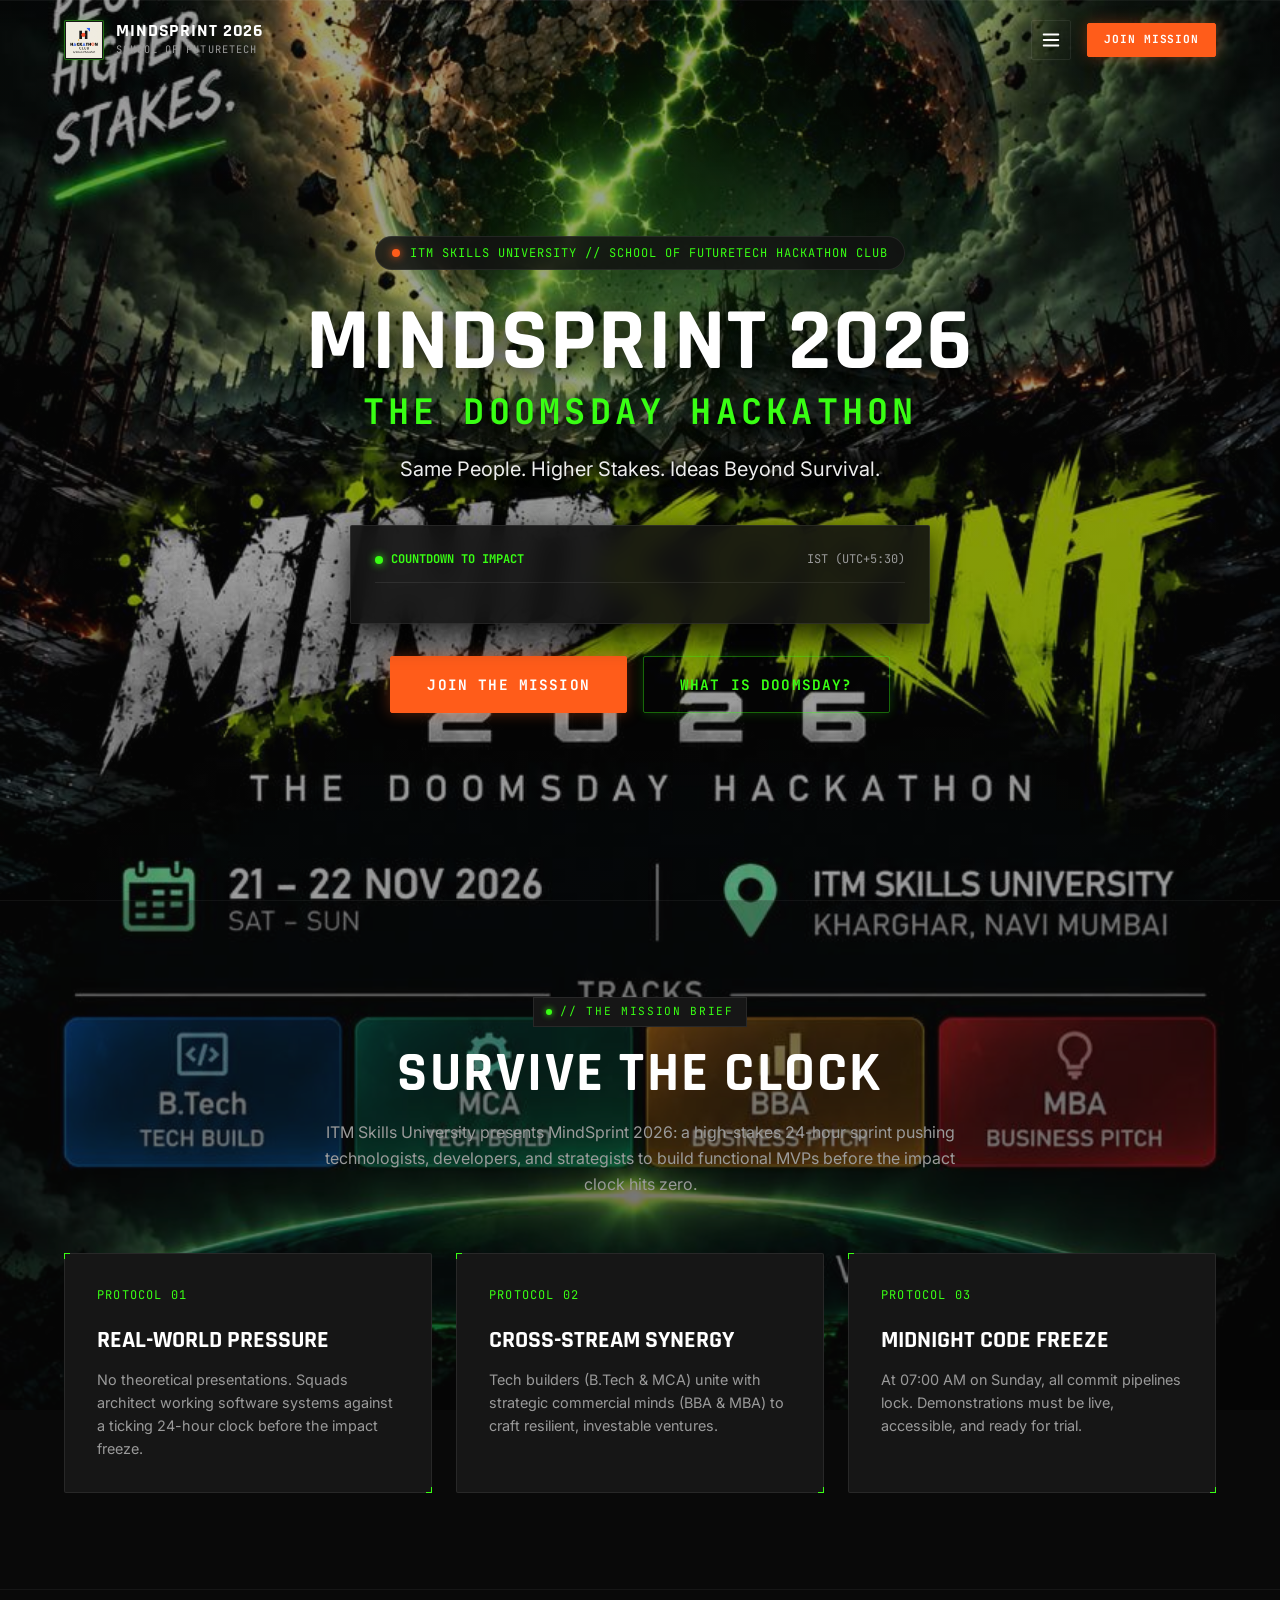
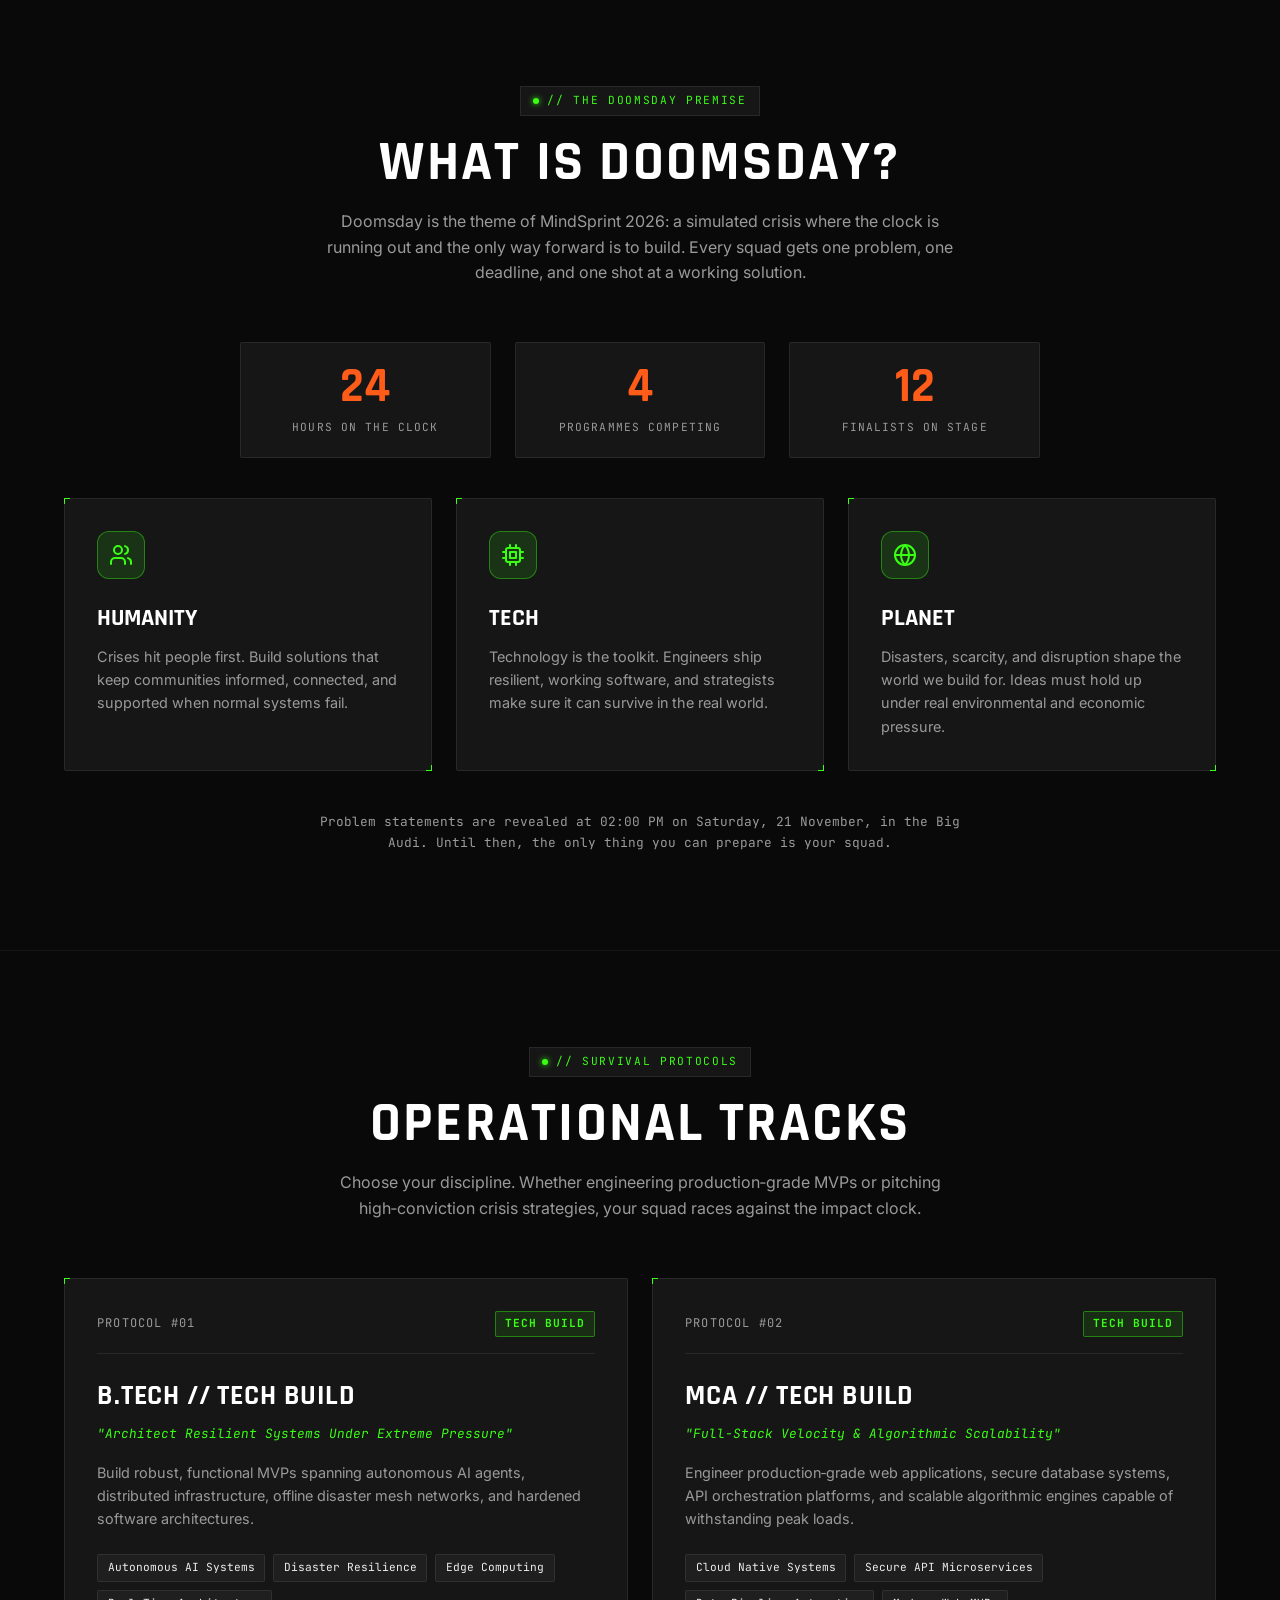
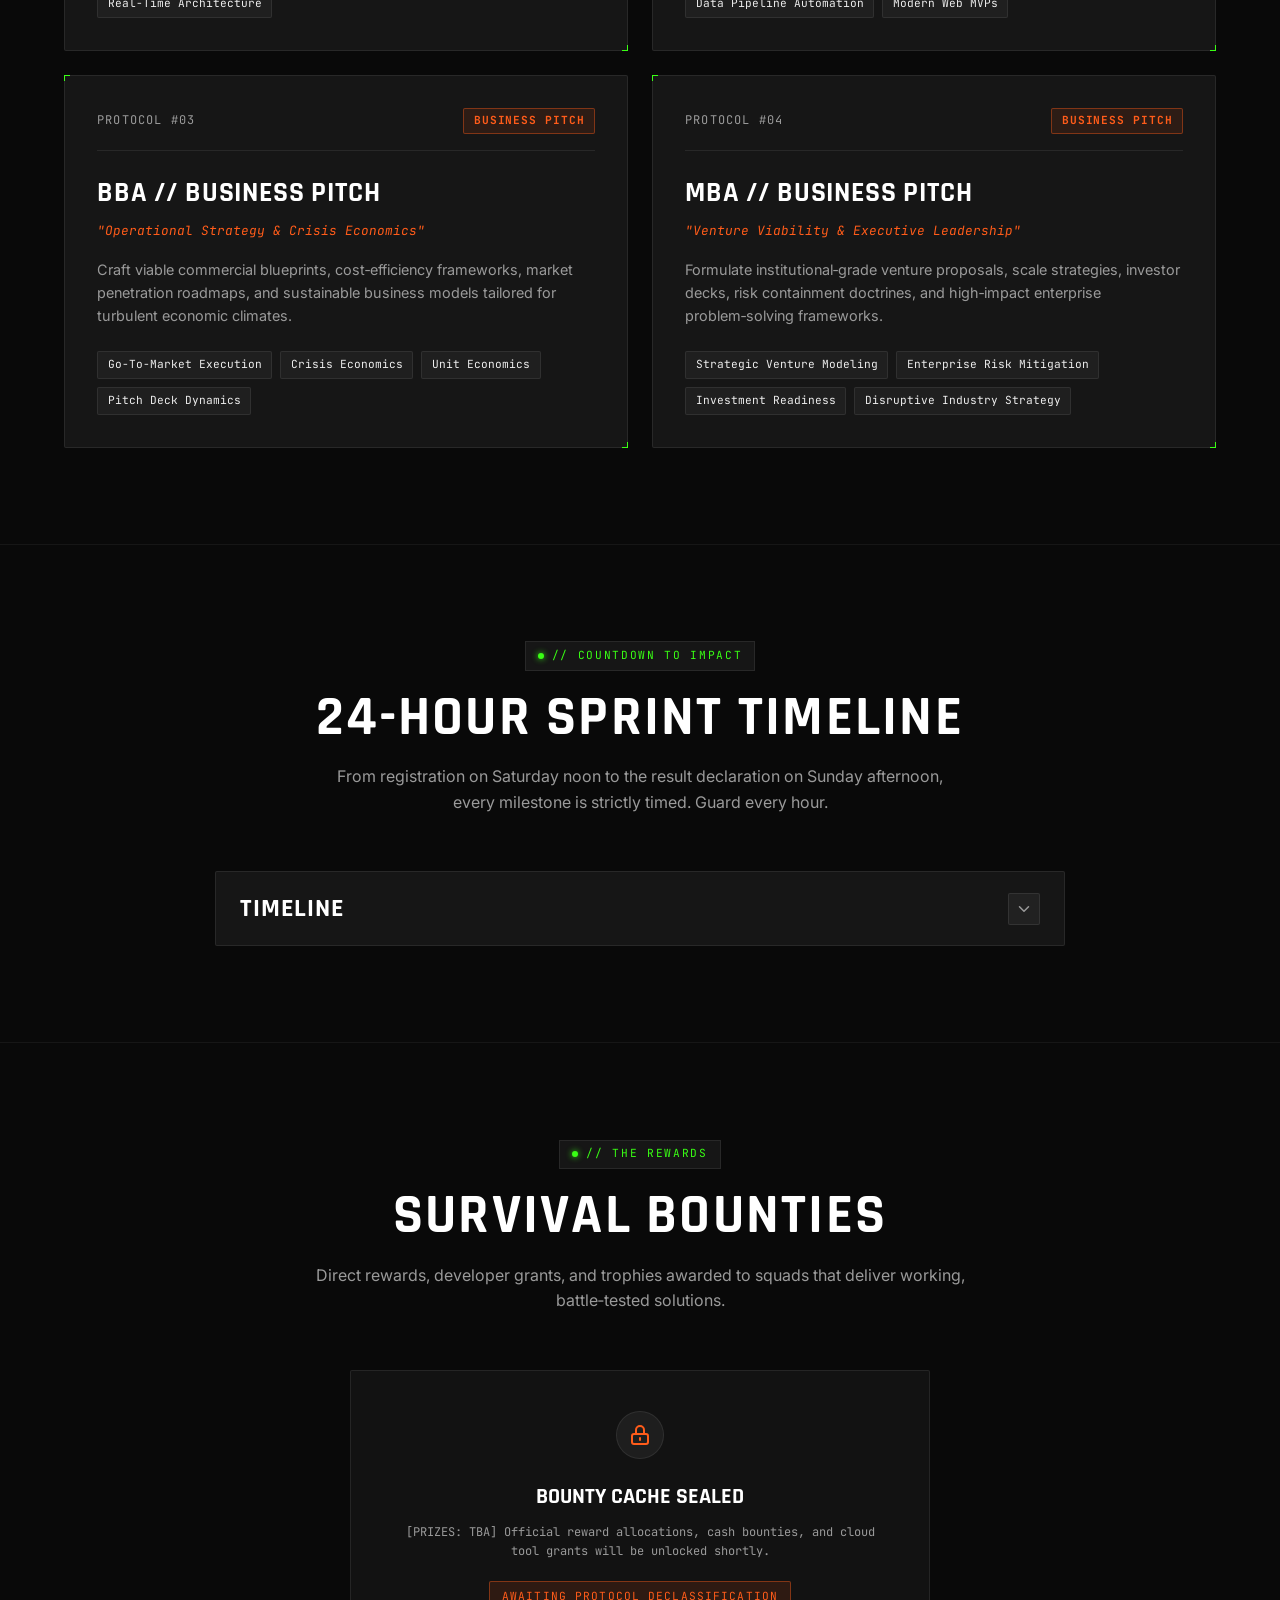
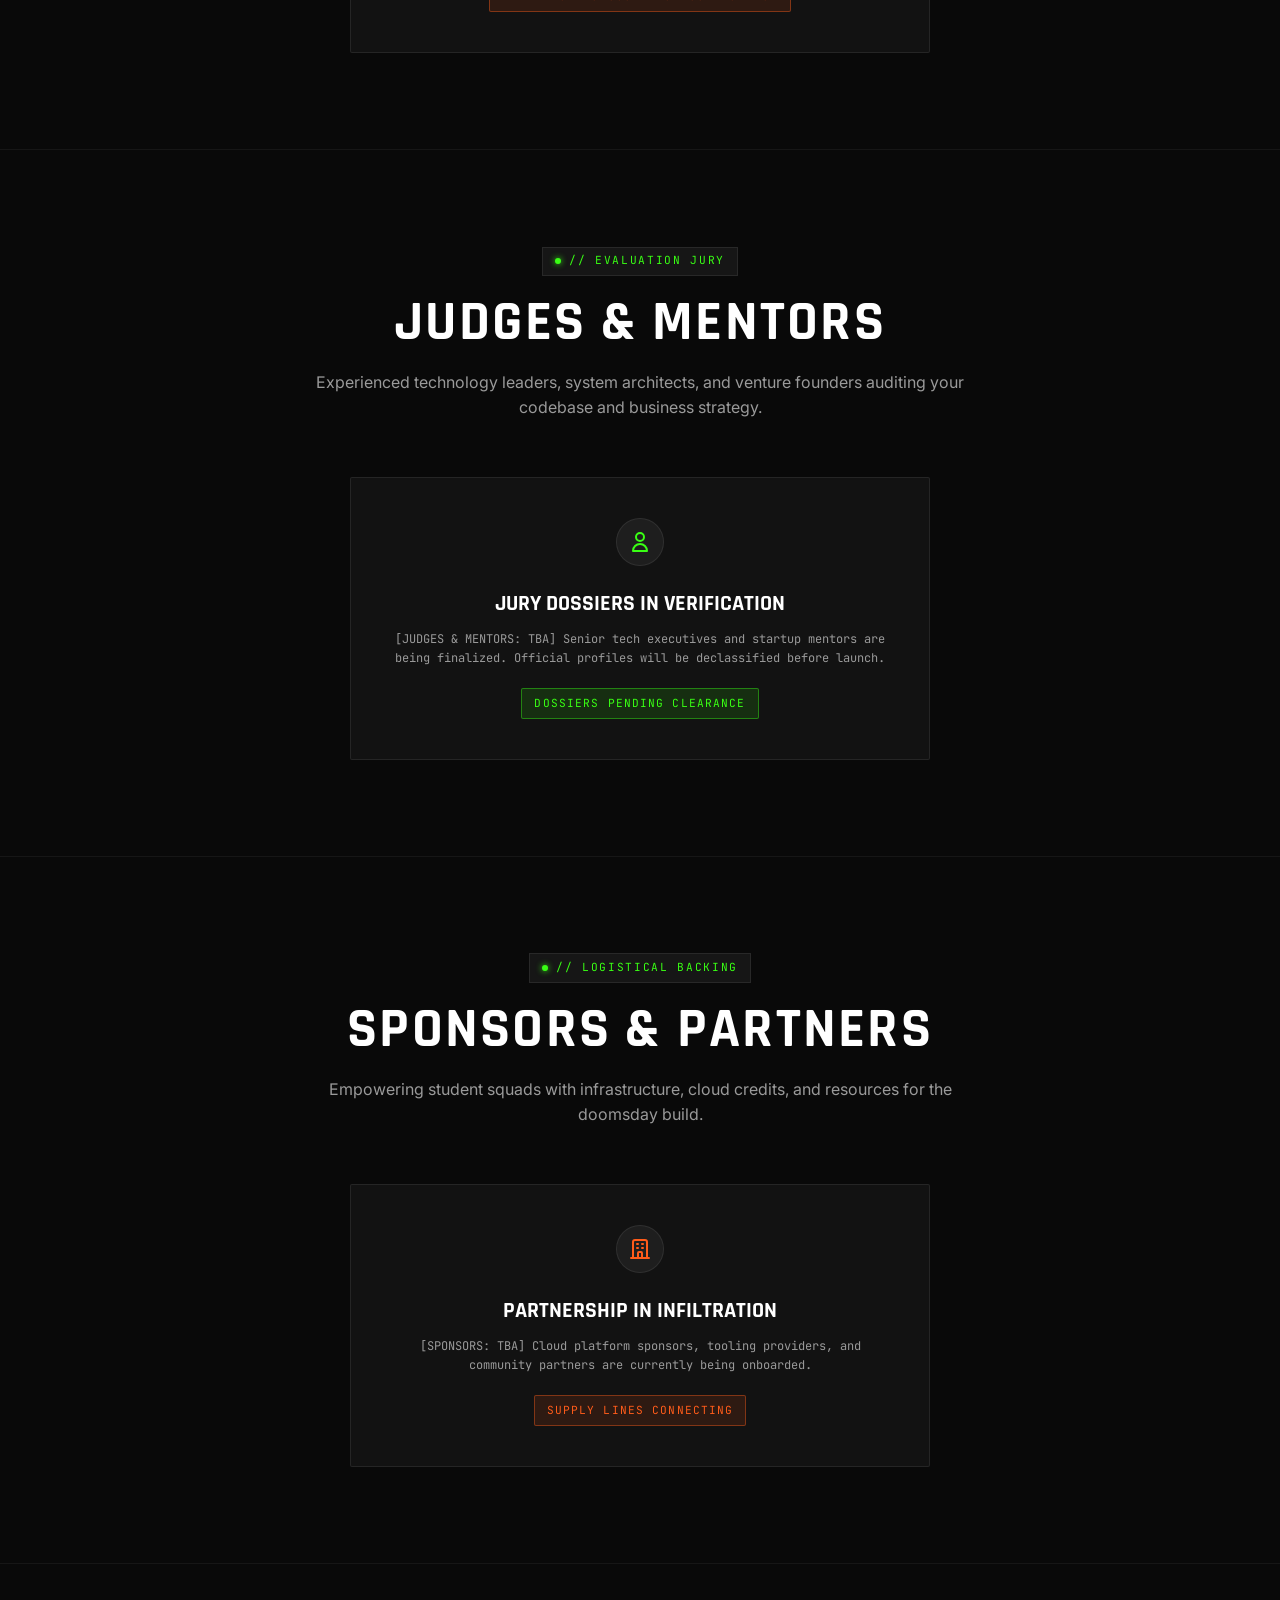
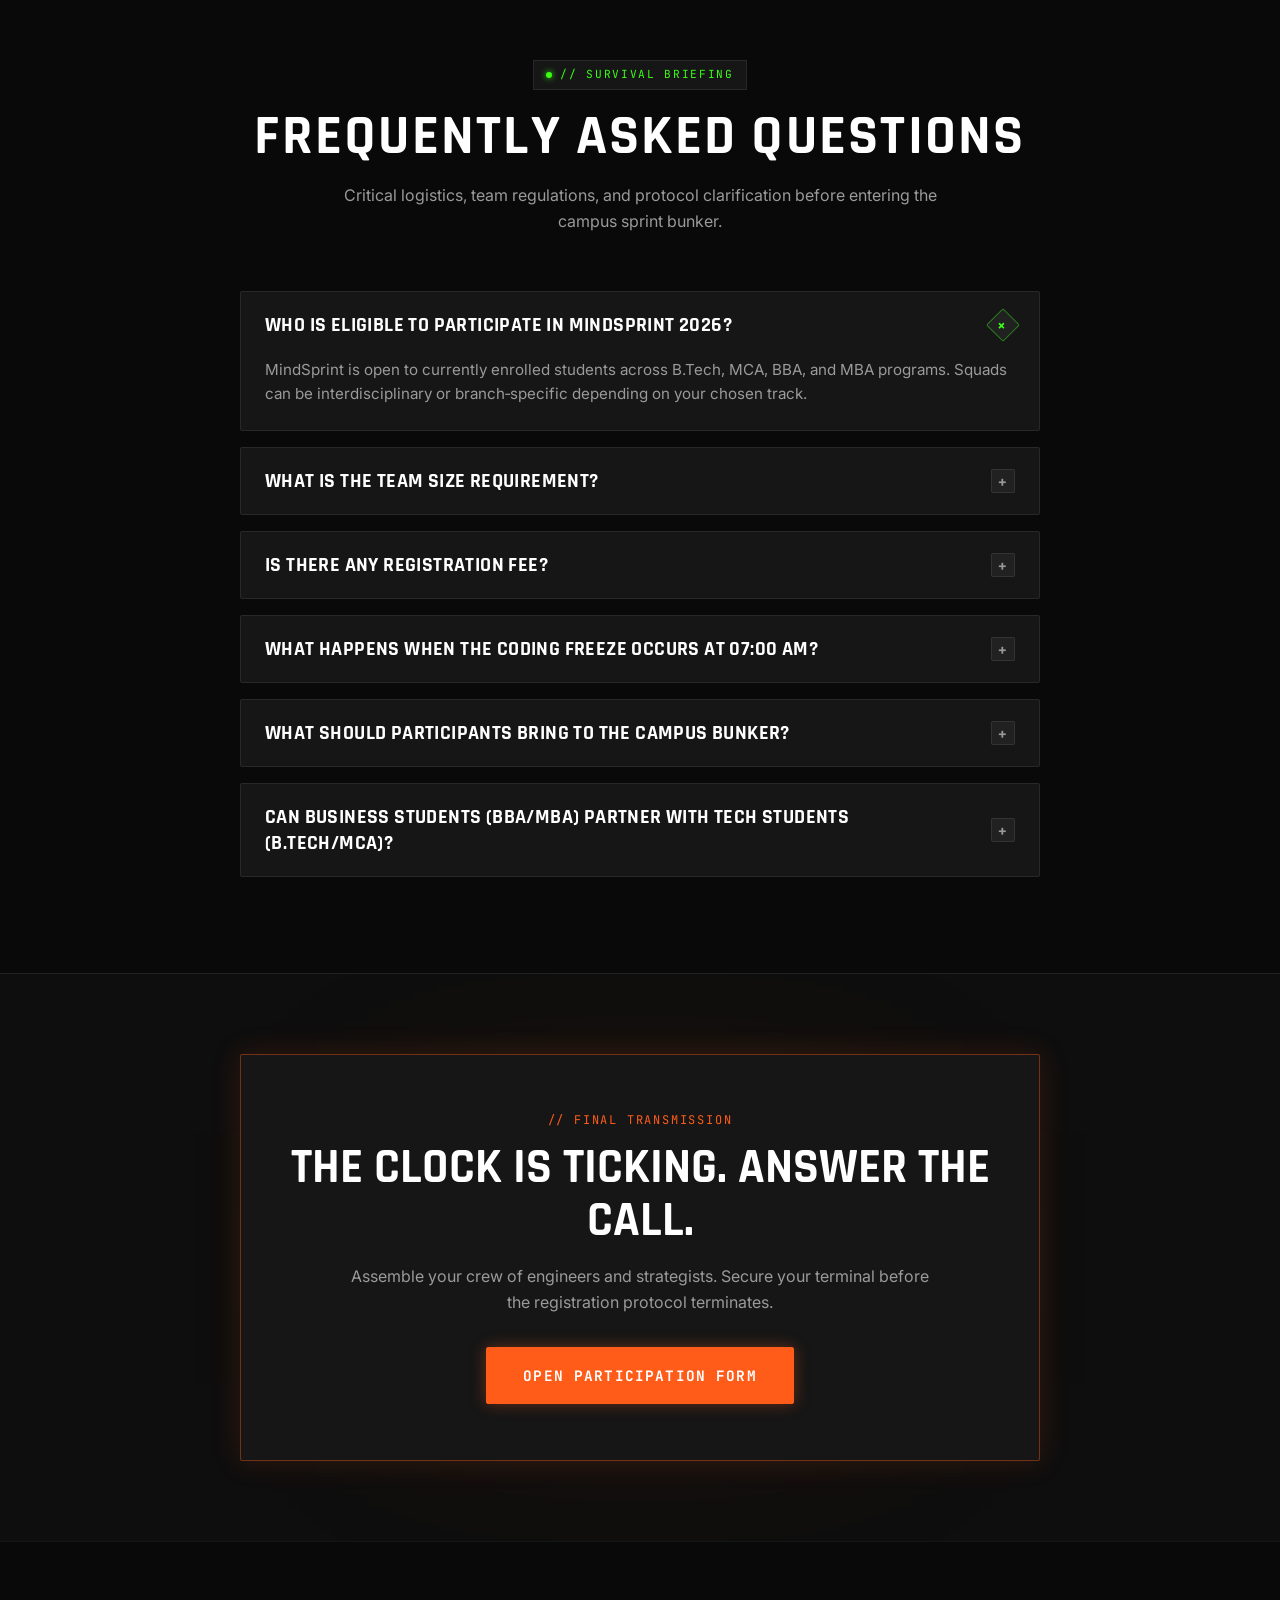
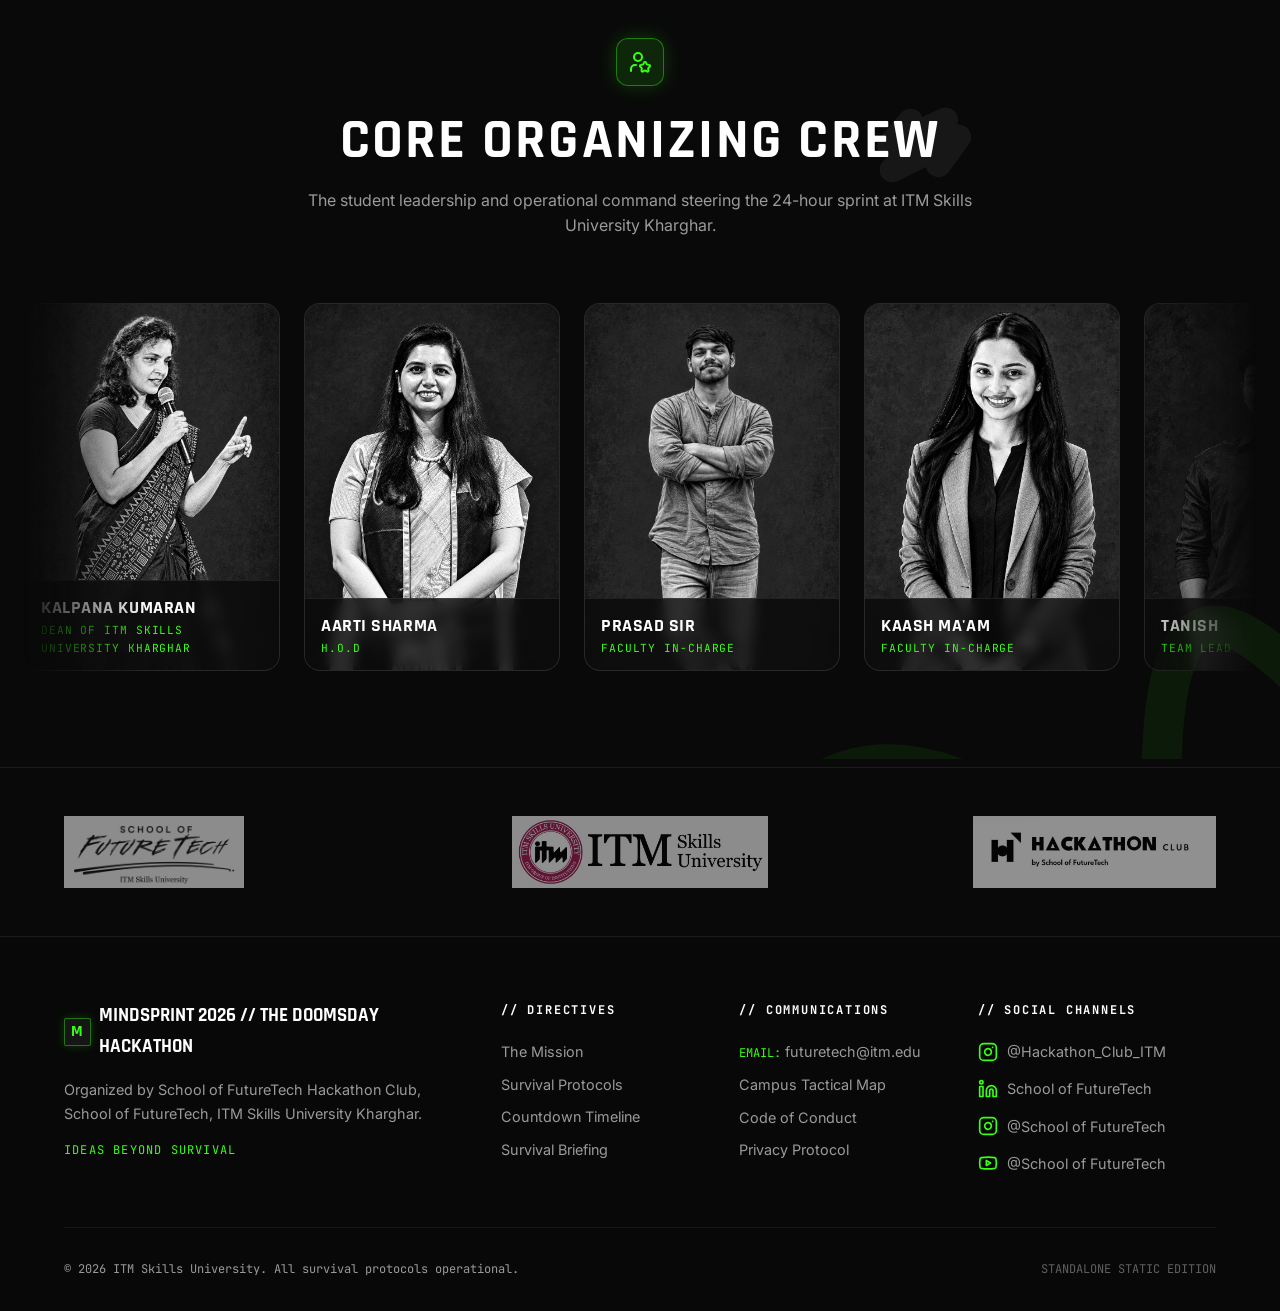
==== commit 92572fe3: "update website" ====
--- a/sample.html/MNS.html
+++ b/sample.html/MNS.html
@@ -766,7 +766,7 @@
           <div class="marquee-track">
             <article class="team-member">
               <div class="team-photo">
-                <img src="/IMAGES/KALPANA MA'AM.jpeg" alt="Vice President" loading="lazy" />
+                <img src="/IMAGES/kalpanama'am1.jpeg" alt="Dean" loading="lazy" />
                 <div class="team-label">
                   <h3>Kalpana Kumaran </h3>
                   <p>Dean Of ITM Skills University Kharghar</p>
@@ -786,7 +786,7 @@
 
             <article class="team-member">
               <div class="team-photo">
-                <img src="/IMAGES/PRASAD SIR .jpeg" alt="Faculty In-charge" loading="lazy" />
+                <img src="/IMAGES/Prasadsir1.jpeg" alt="Faculty In-charge" loading="lazy" />
                 <div class="team-label">
                   <h3>Prasad Sir </h3>
                   <p>Faculty In-charge</p>
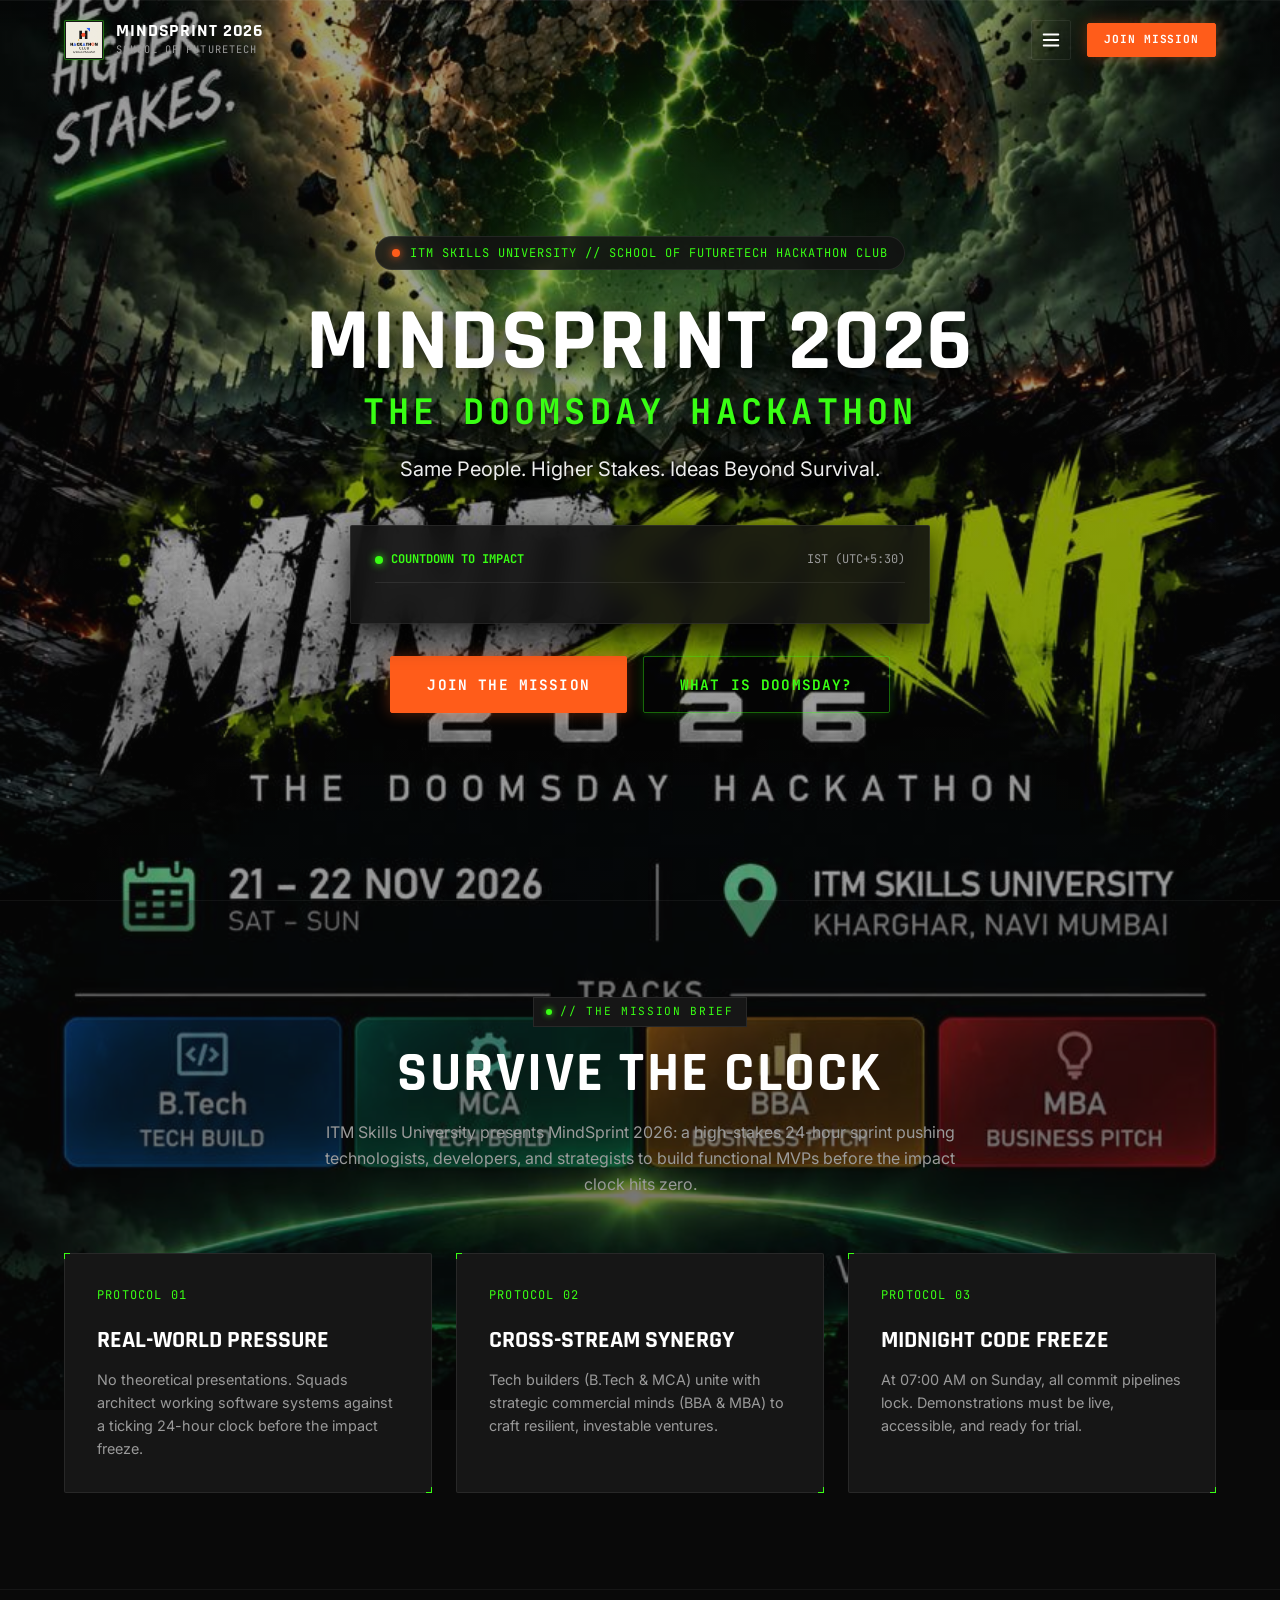
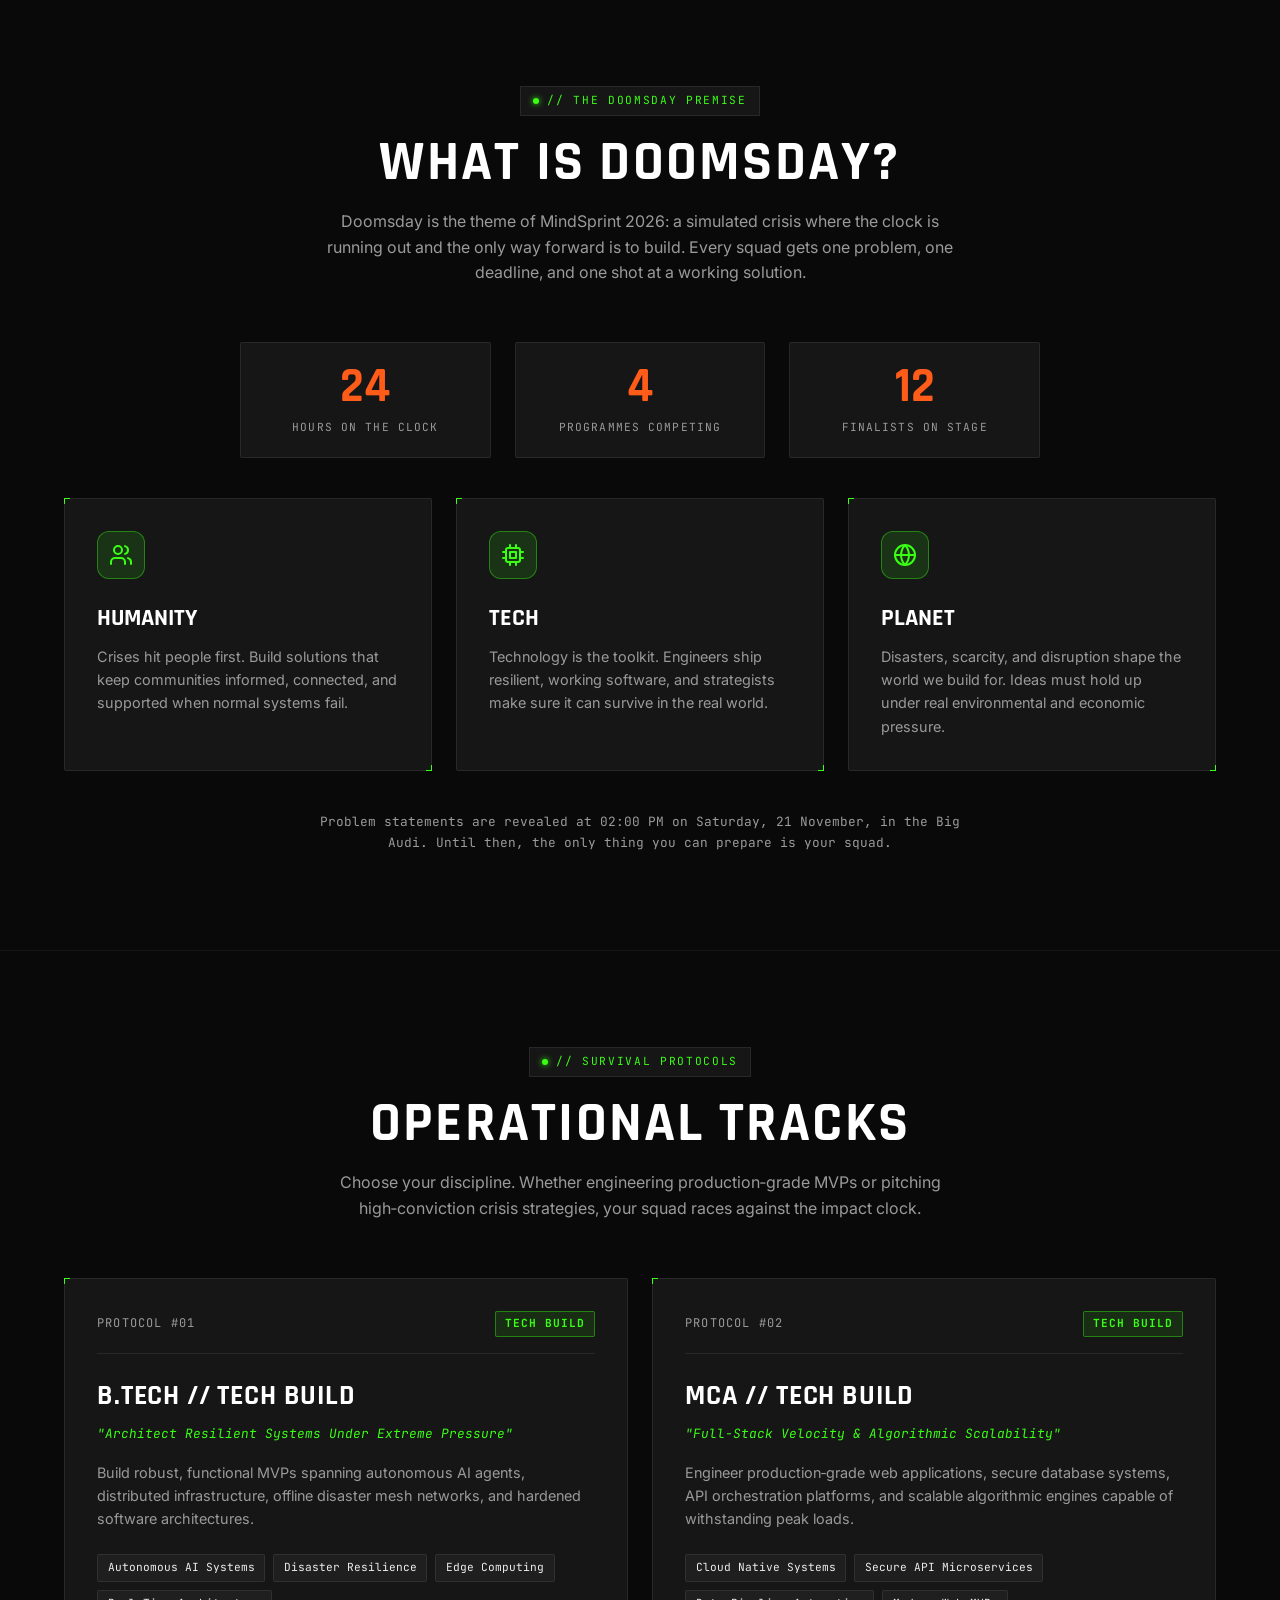
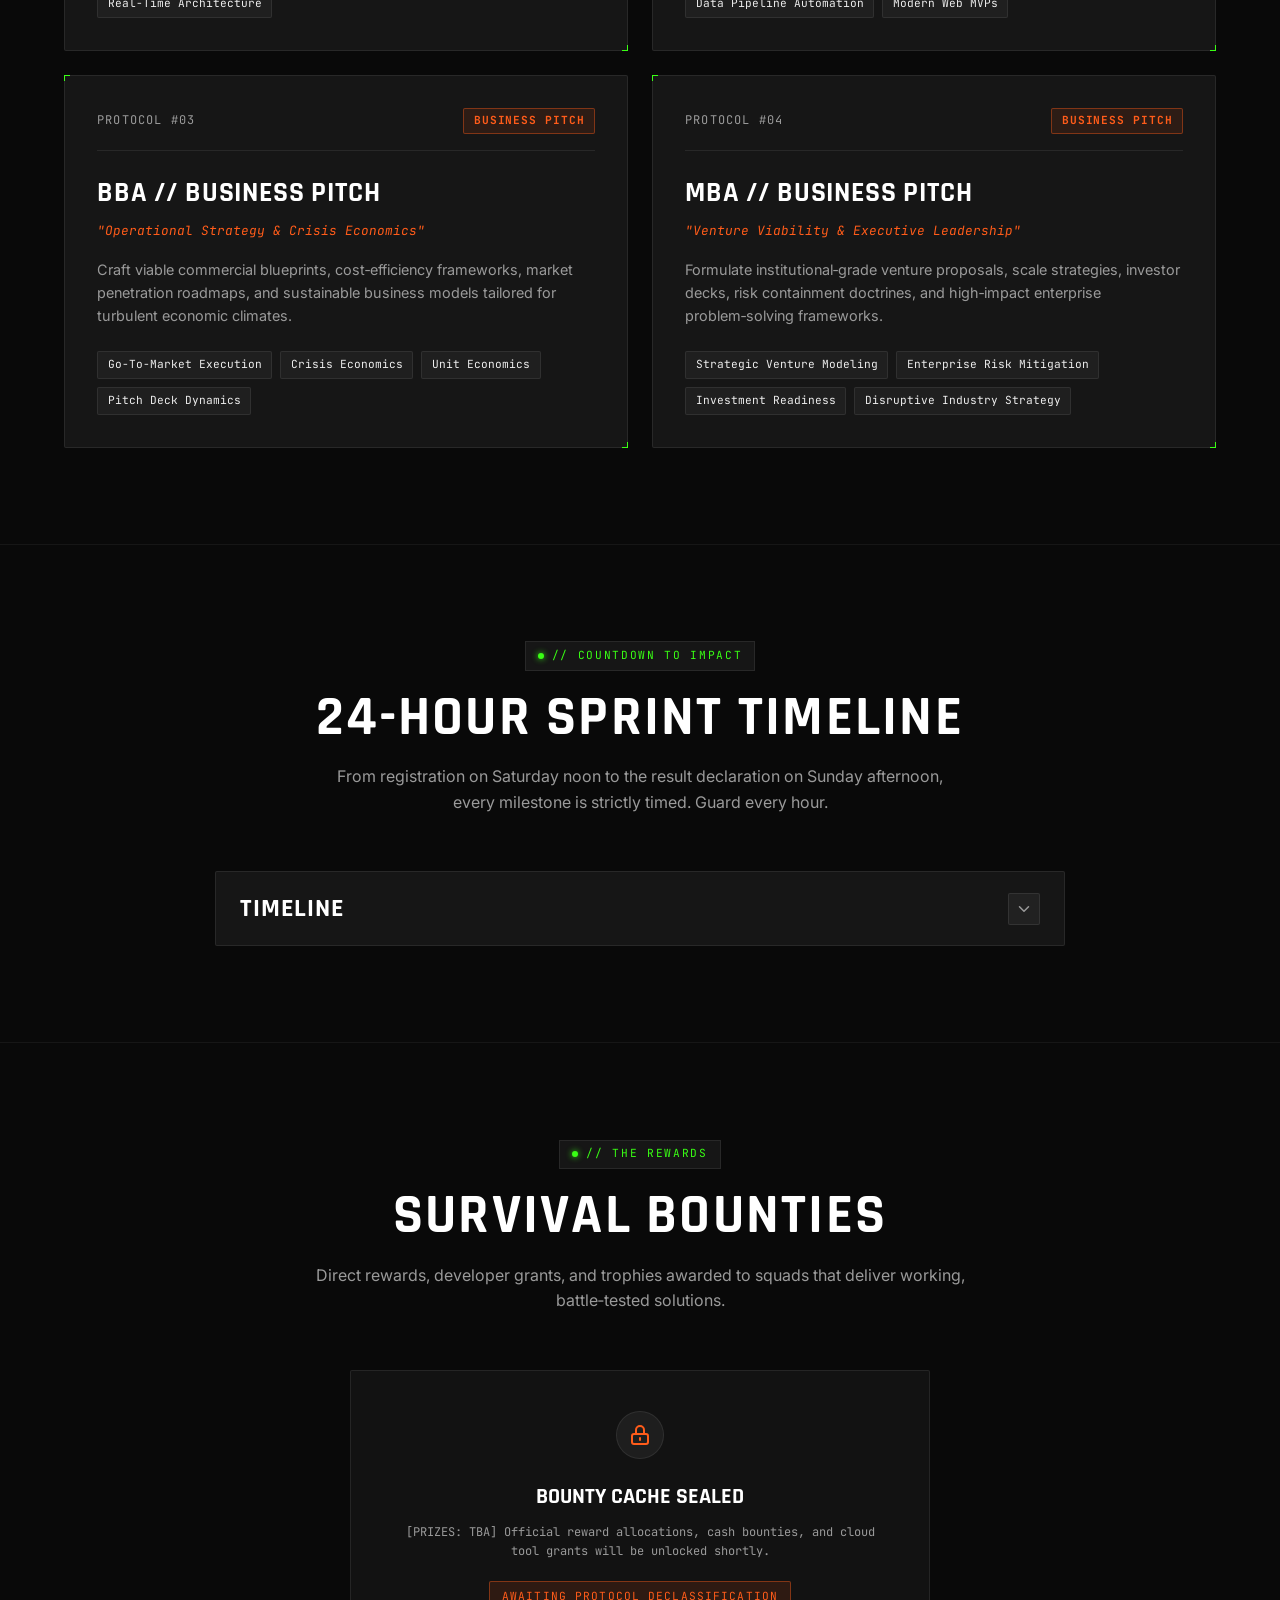
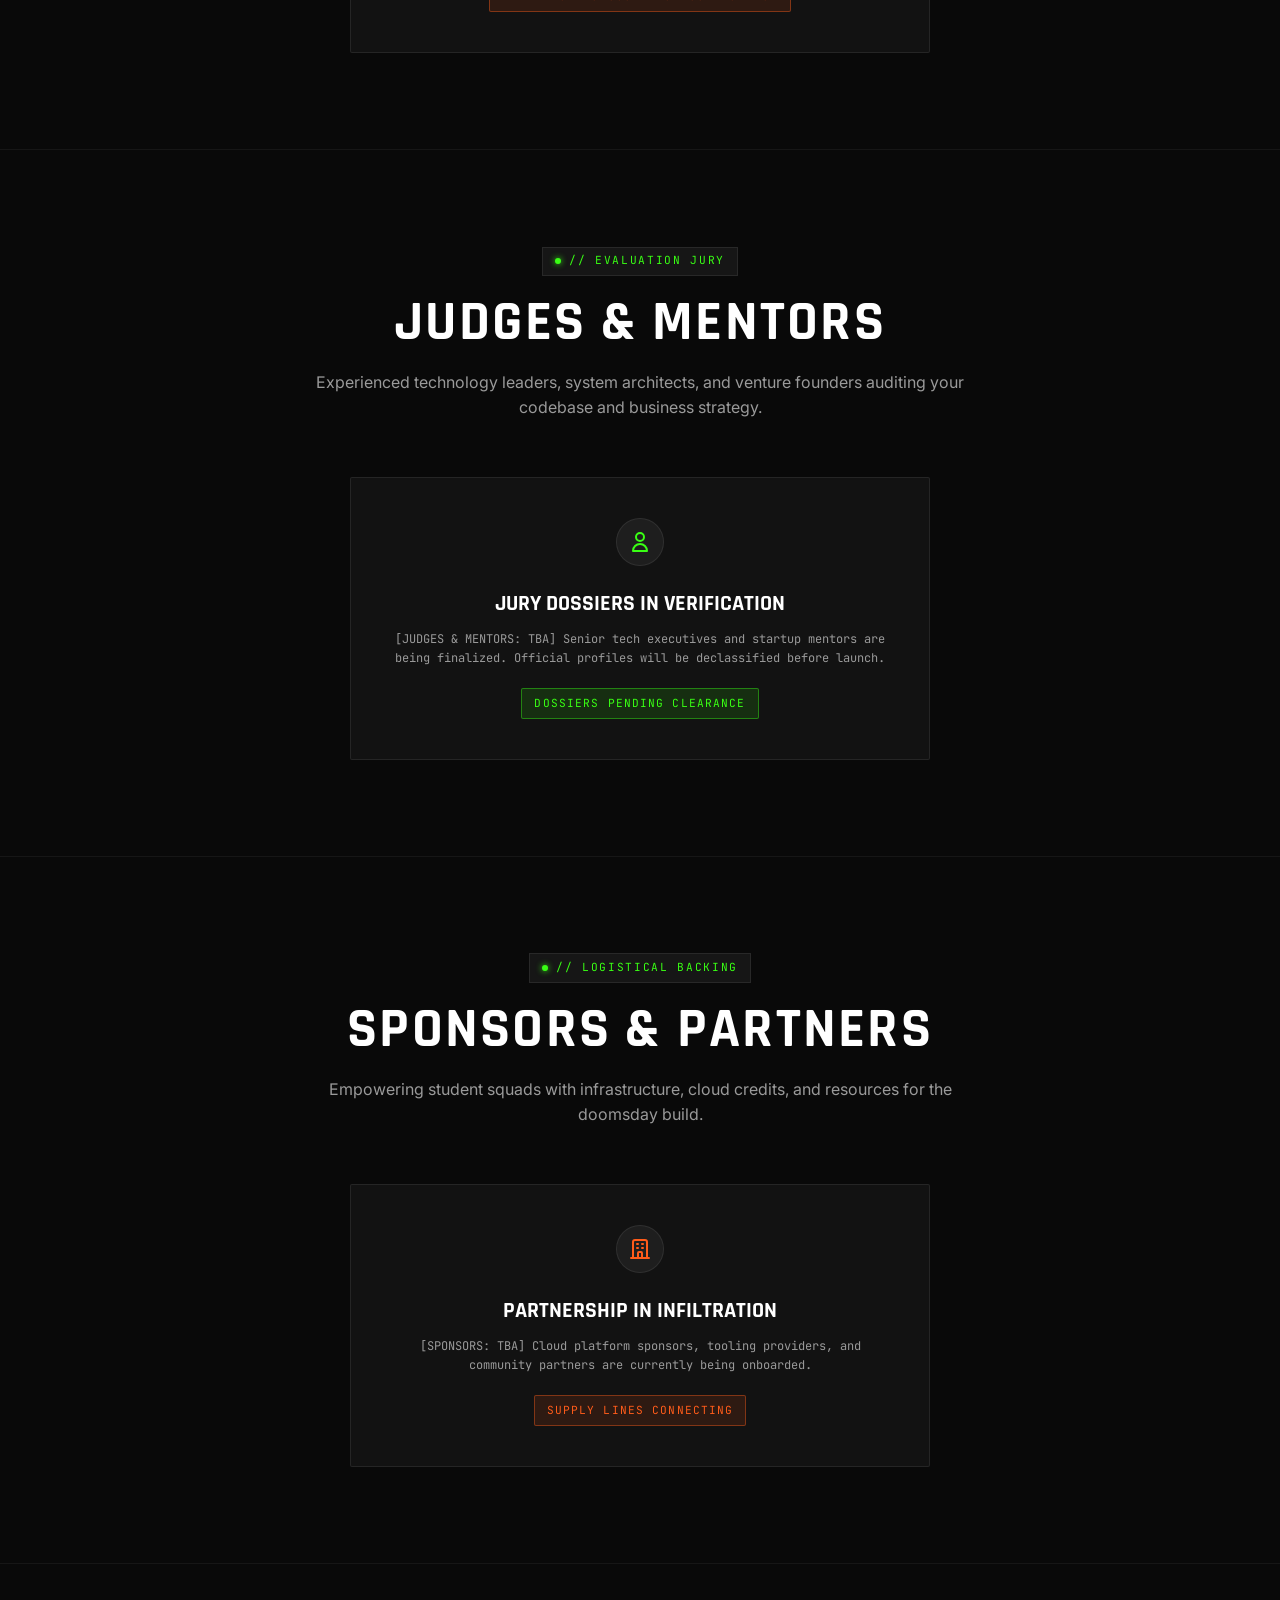
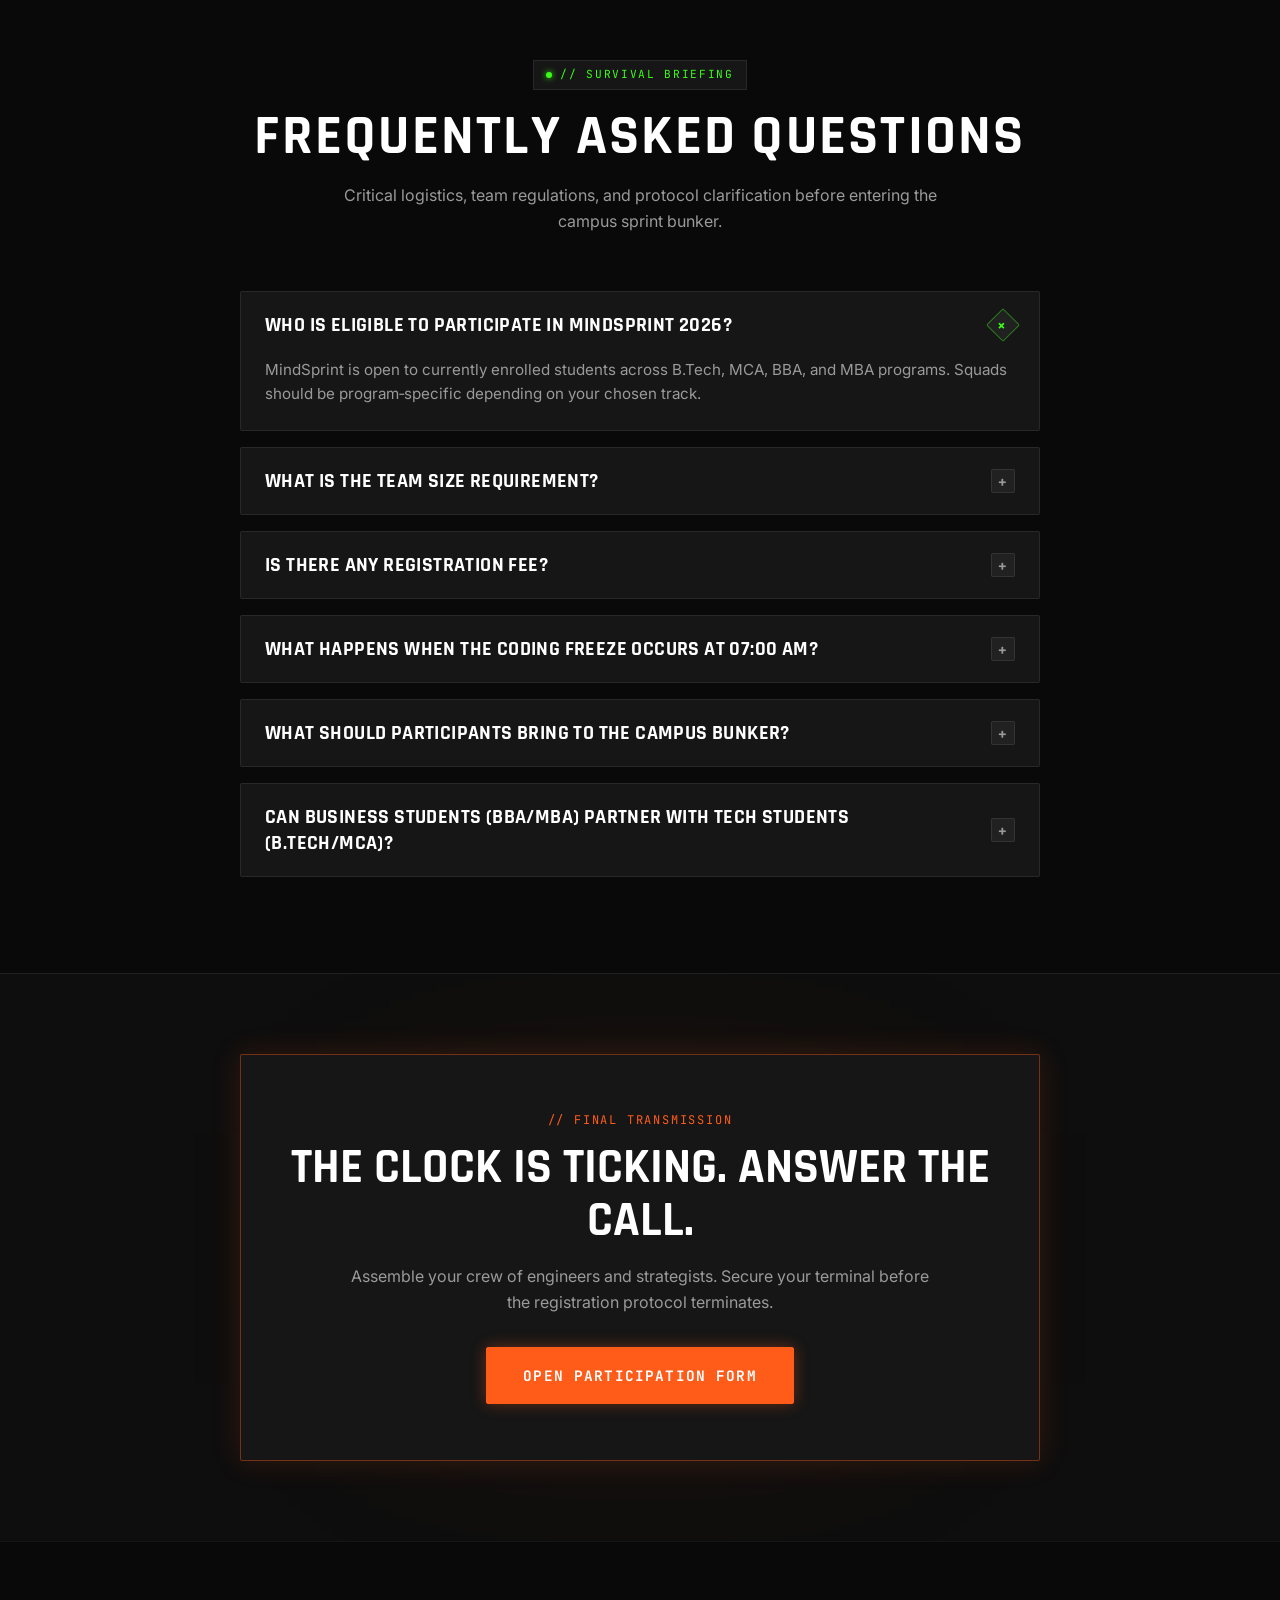
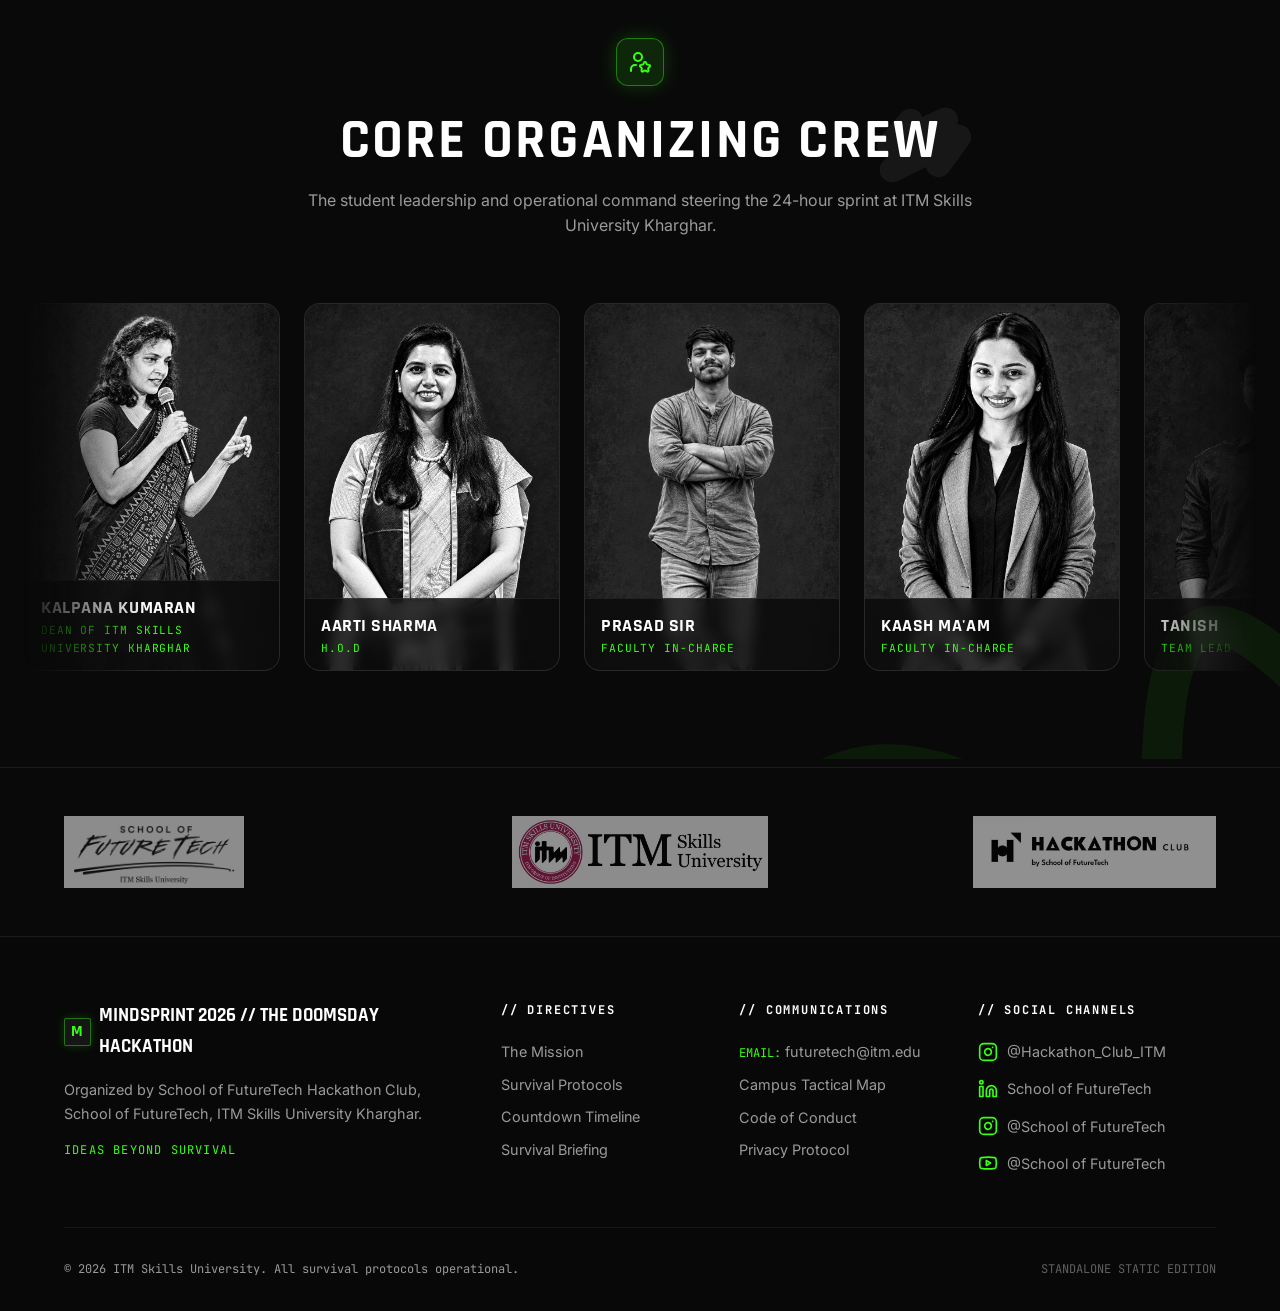
==== commit a50a23d1: "update website" ====
--- a/sample.html/MNS.html
+++ b/sample.html/MNS.html
@@ -656,7 +656,7 @@
               <div class="faq-indicator">+</div>
             </button>
             <div class="faq-content" id="faq1">
-              MindSprint is open to currently enrolled students across B.Tech, MCA, BBA, and MBA programs. Squads can be interdisciplinary or branch‑specific depending on your chosen track.
+              MindSprint is open to currently enrolled students across B.Tech, MCA, BBA, and MBA programs. Squads should be program‑specific depending on your chosen track.
             </div>
           </div>
 
@@ -666,7 +666,7 @@
               <div class="faq-indicator">+</div>
             </button>
             <div class="faq-content" id="faq2">
-              Teams must consist of 2 to 4 members. Solo hackers may be paired with incomplete squads during team verification, subject to availability.
+              Teams must consist of 4 members strictly .
             </div>
           </div>
 
@@ -706,8 +706,7 @@
               <div class="faq-indicator">+</div>
             </button>
             <div class="faq-content" id="faq6">
-              Cross‑functional teams are warmly welcomed and strongly encouraged. Strategists paired with builders typically deliver the strongest end‑to‑end demonstrations.
-            </div>
+              Cross‑functional teams are not allowed. BBA and MBA students must form squads within their own programme tracks, while B.Tech and MCA students must do the same within theirs.
           </div>
         </div>
       </div>
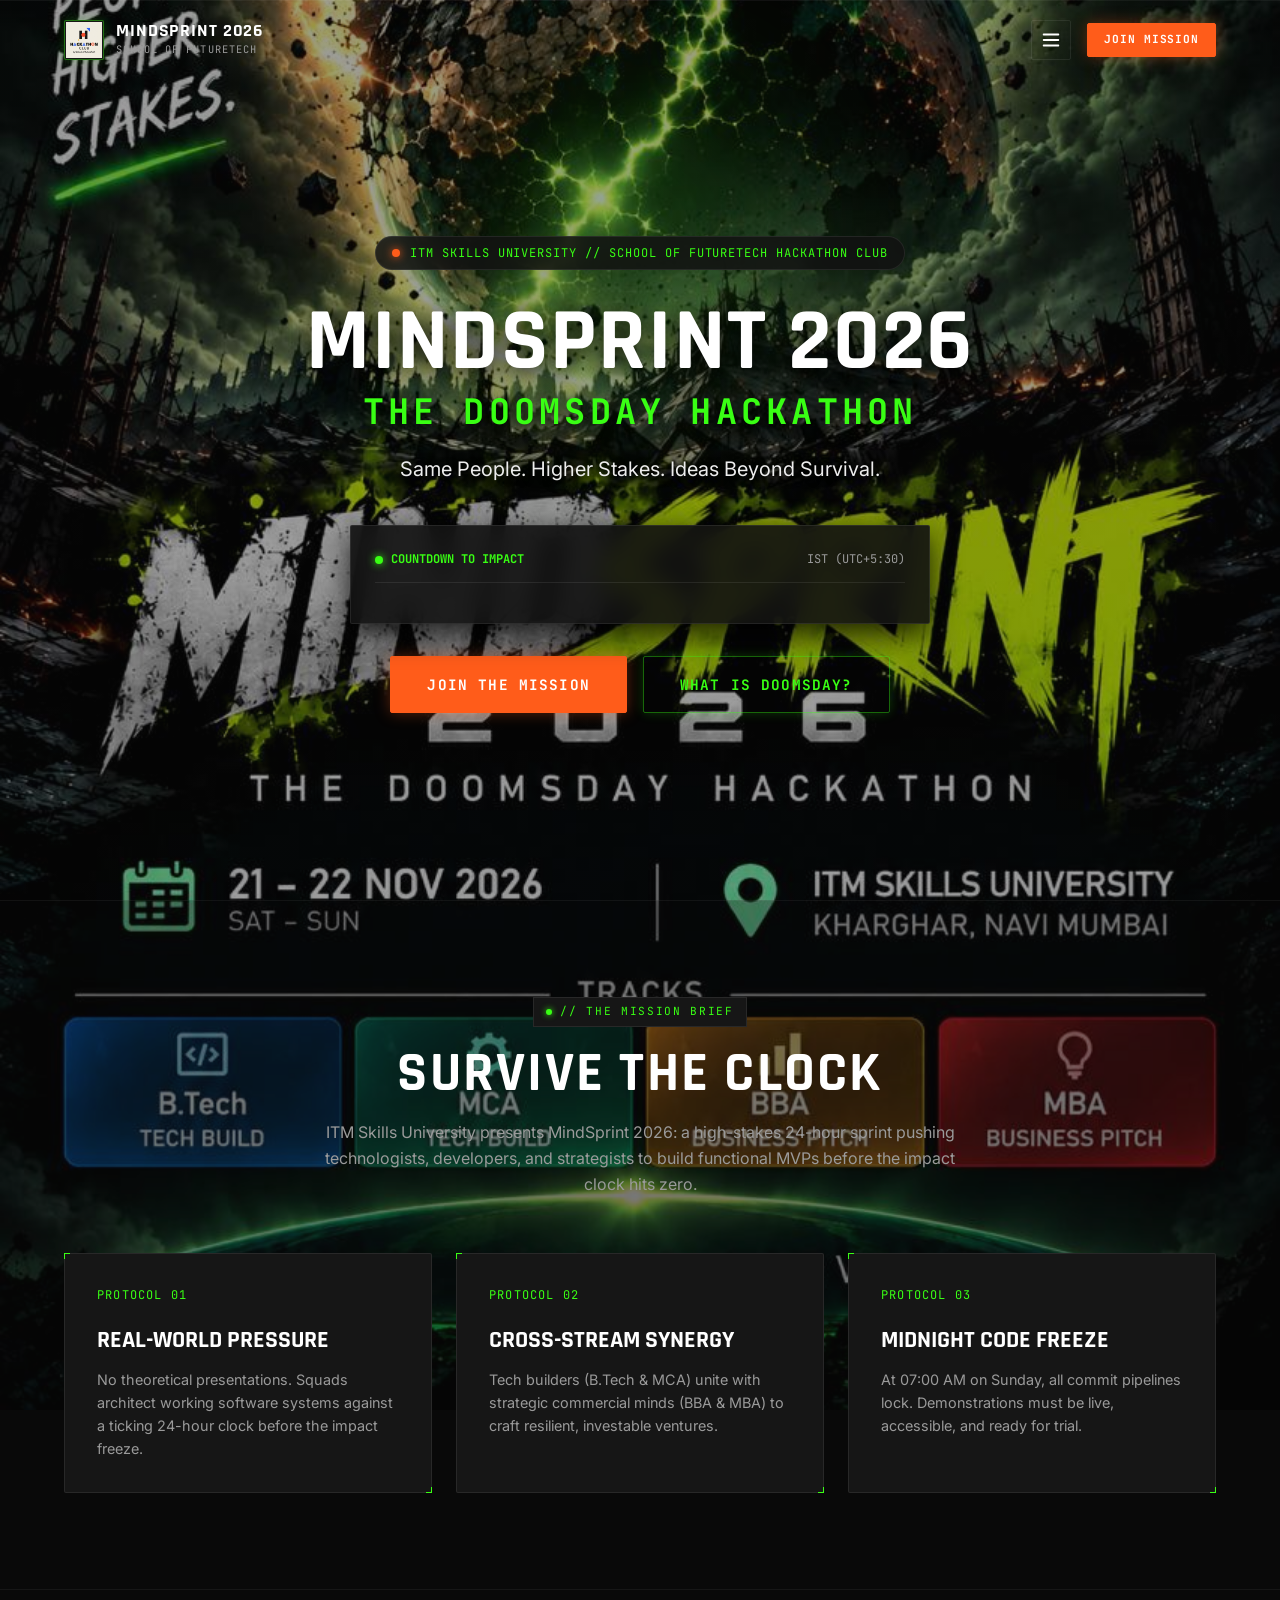
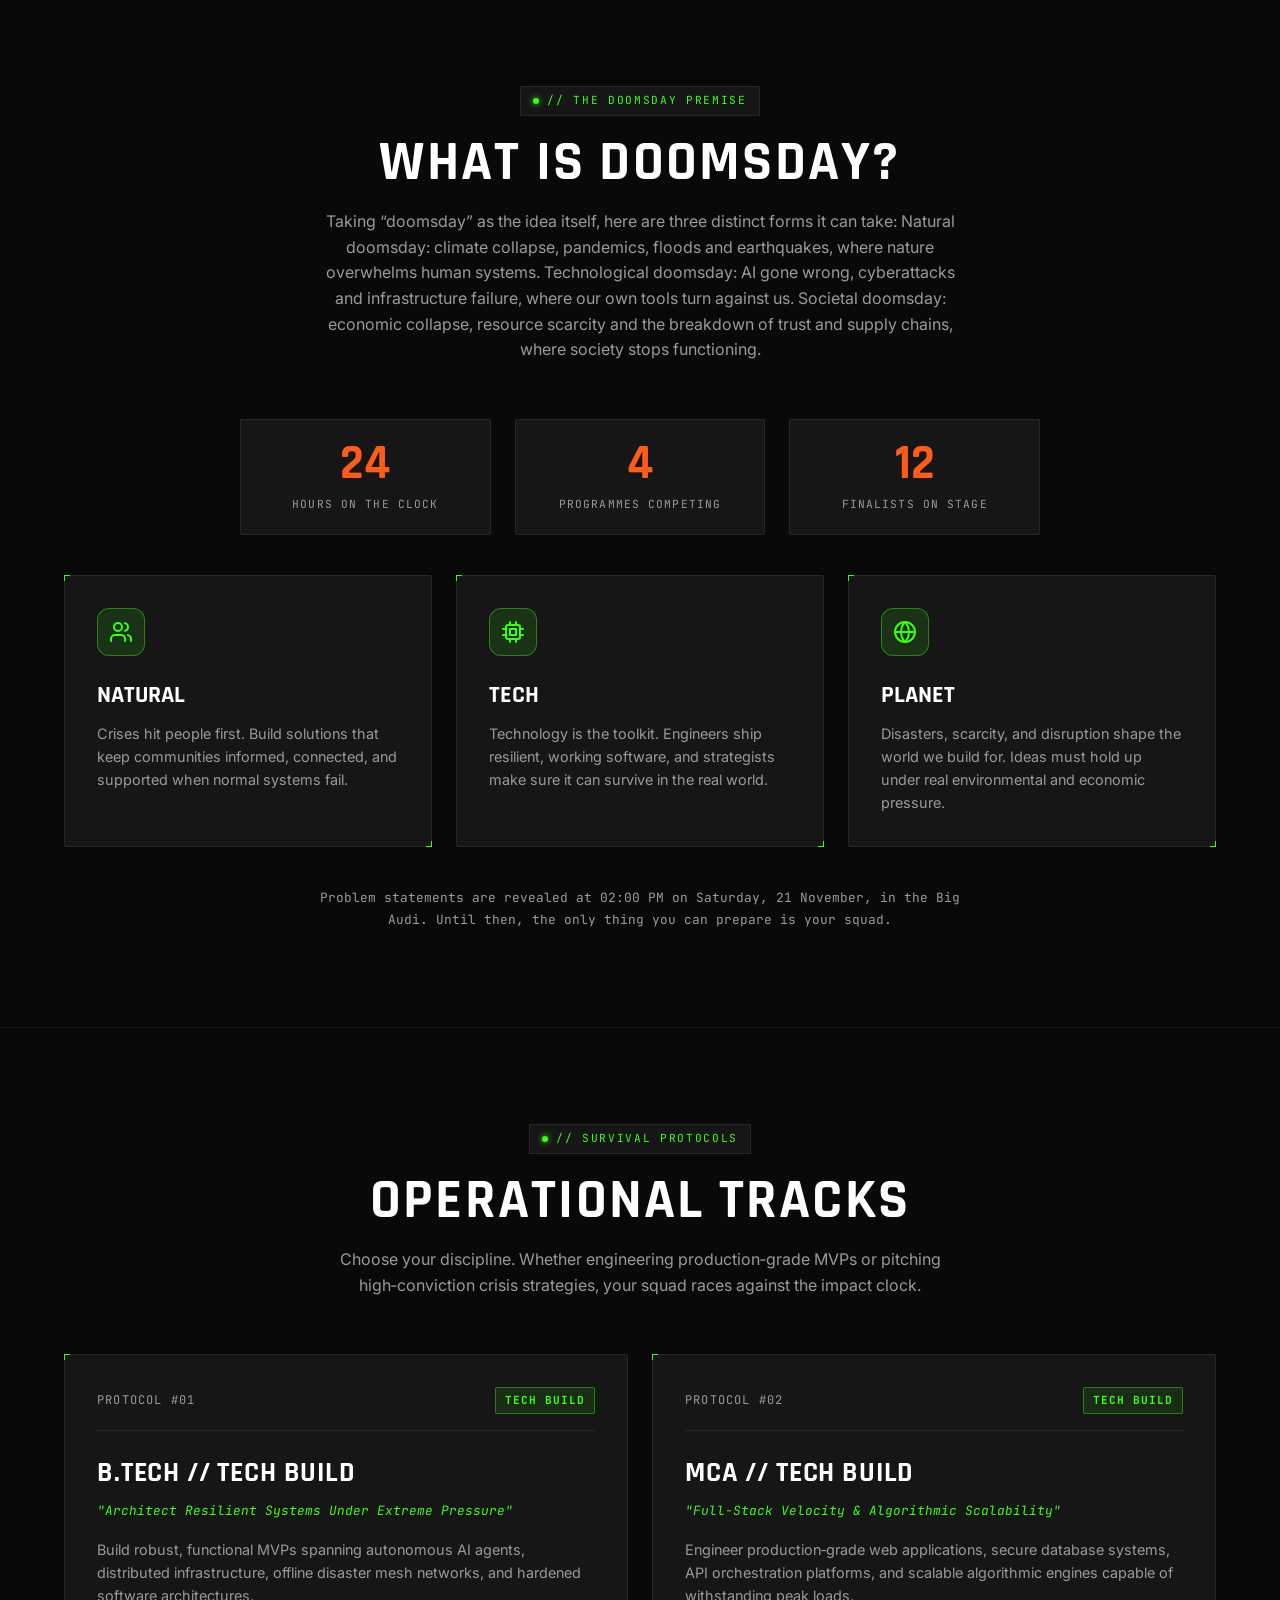
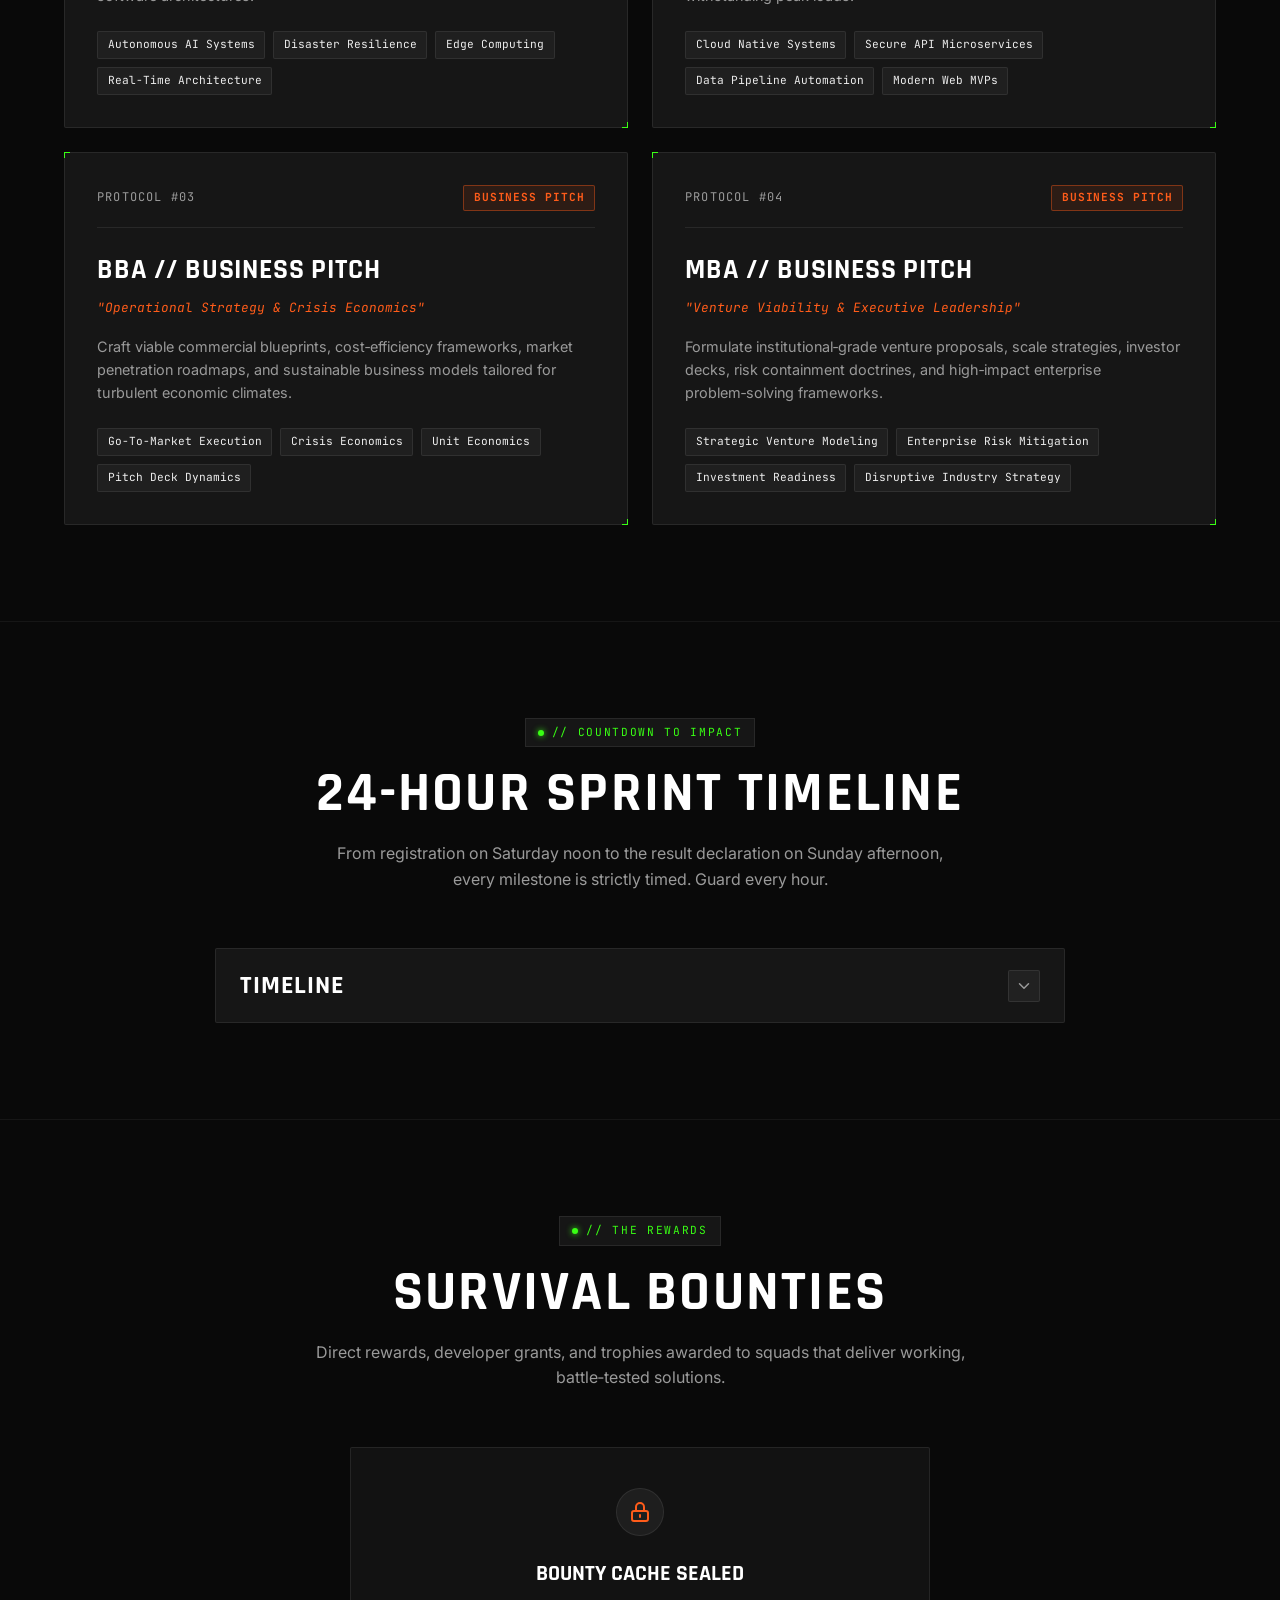
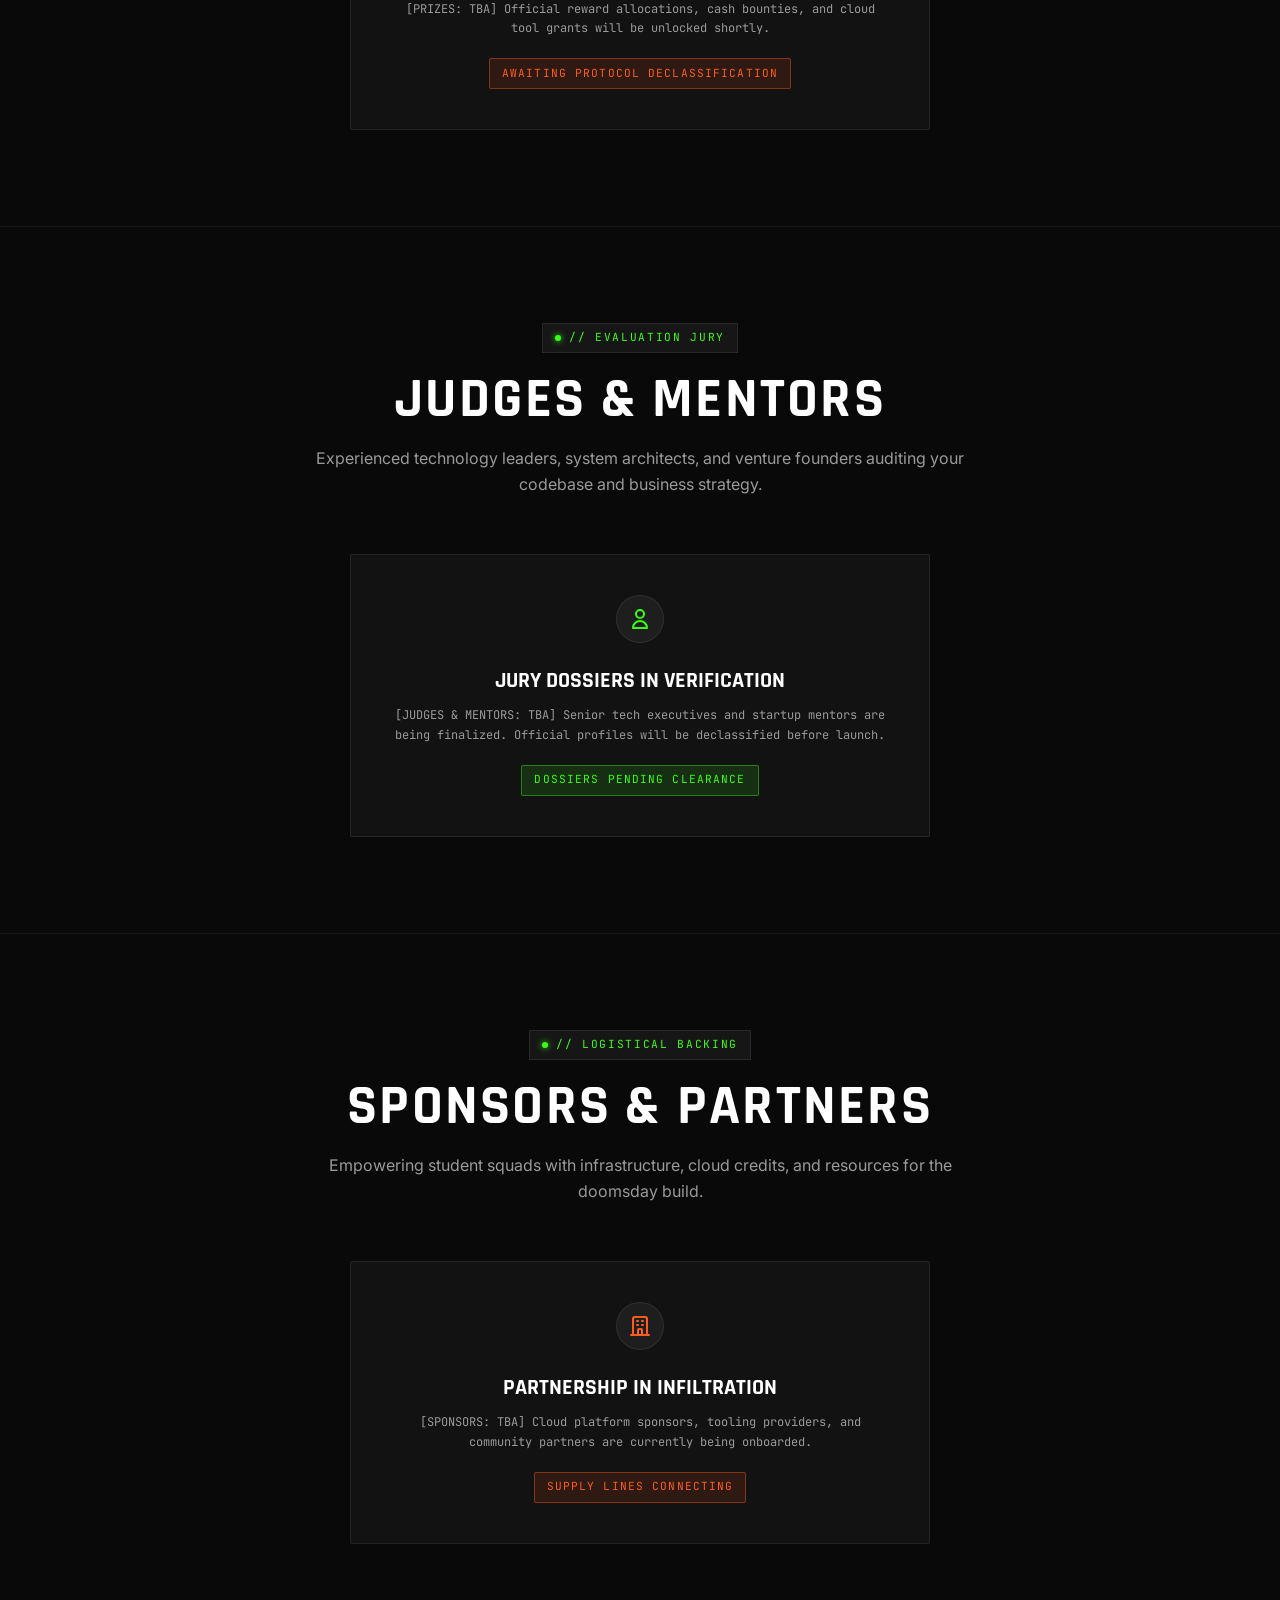
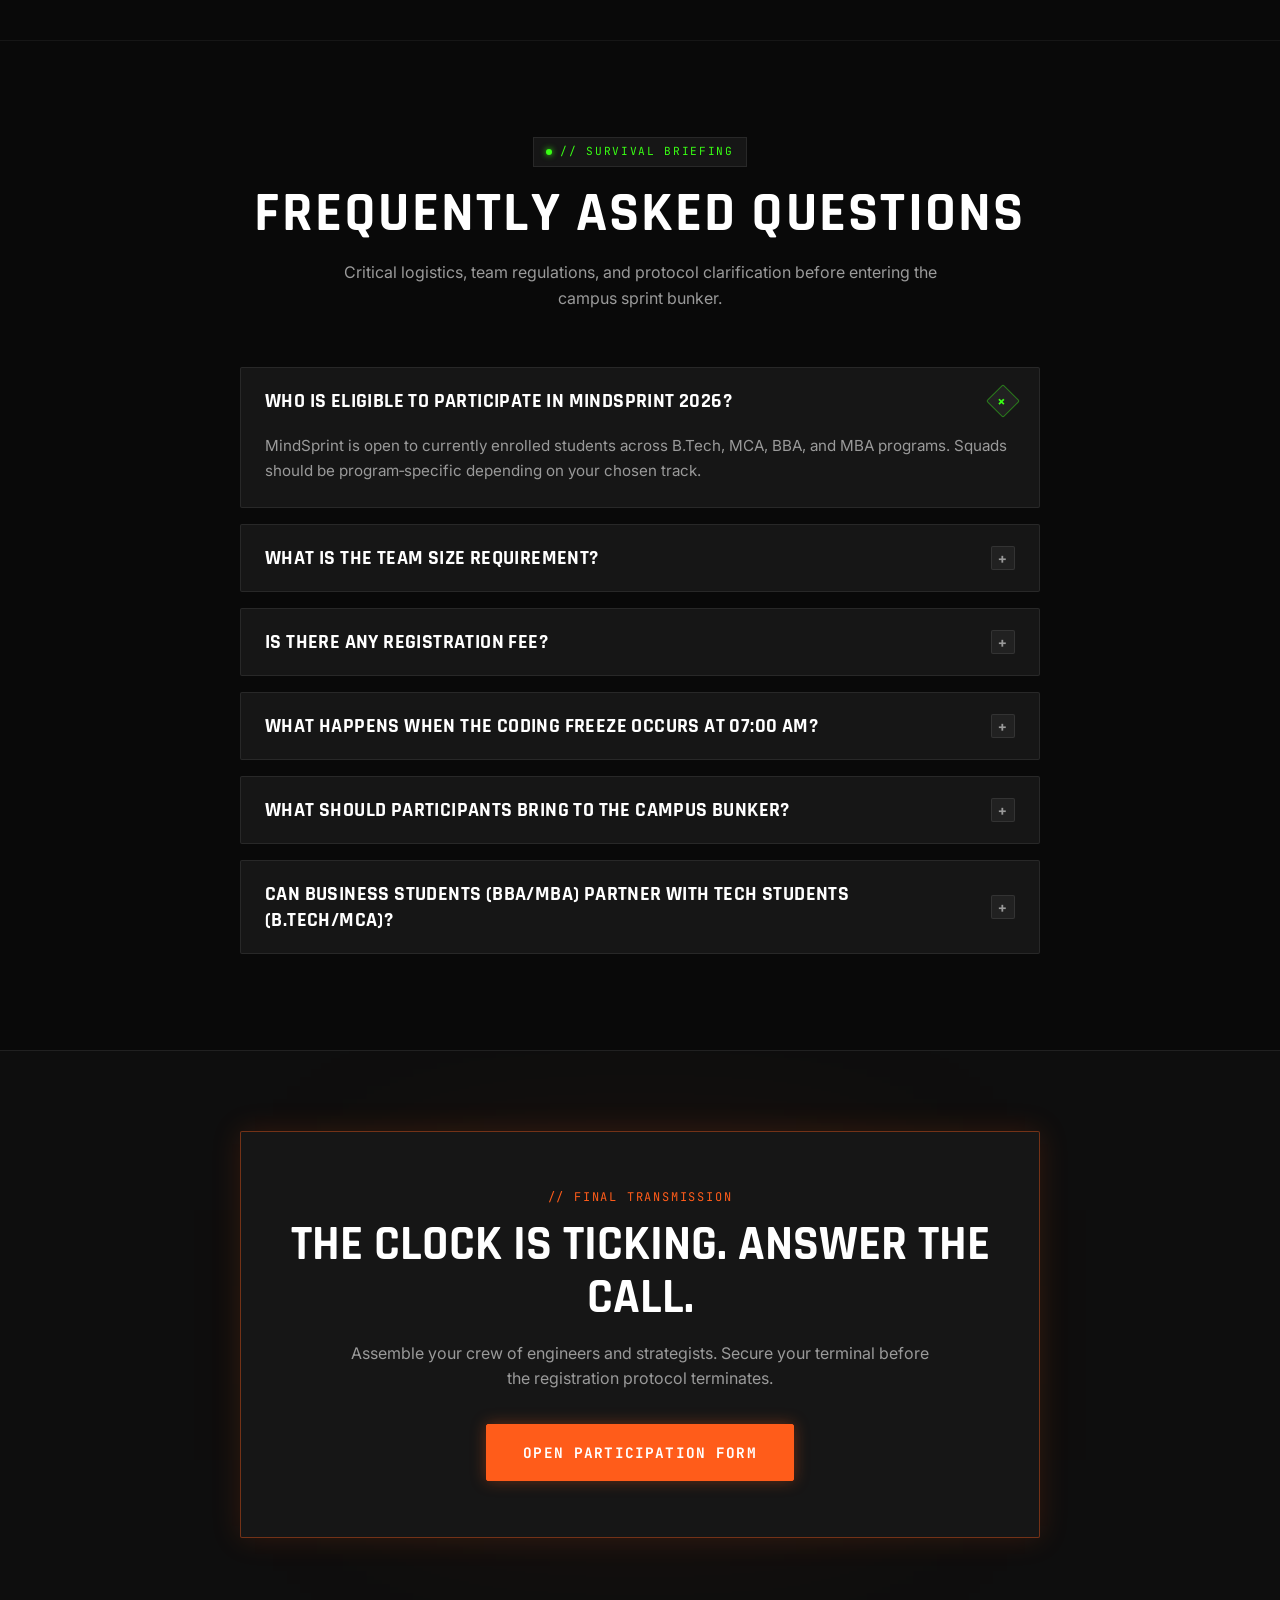
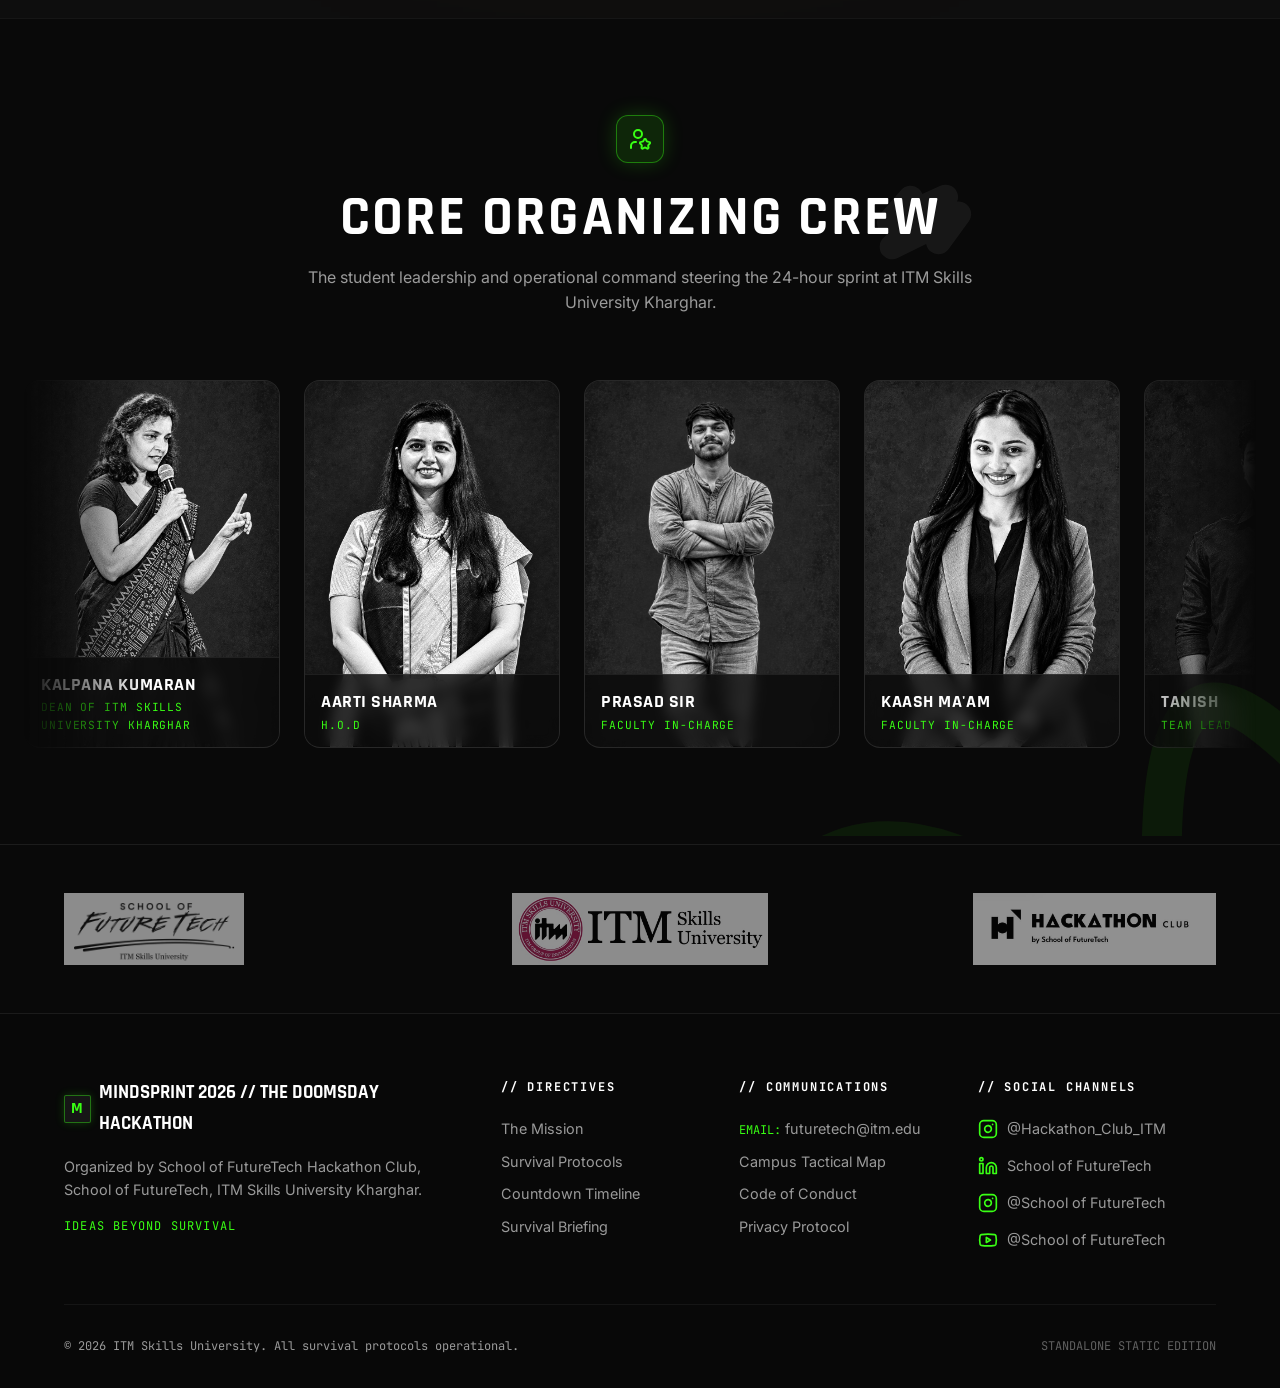
==== commit 422ce77e: "update website" ====
--- a/sample.html/MNS.html
+++ b/sample.html/MNS.html
@@ -190,8 +190,11 @@
           </div>
           <h2 class="section-title">WHAT IS DOOMSDAY?</h2>
           <p class="section-lead">
-            Doomsday is the theme of MindSprint 2026: a simulated crisis where the clock is running out and the only way forward is to build. Every squad gets one problem, one deadline, and one shot at a working solution.
-          </p>
+           Taking “doomsday” as the idea itself, here are three distinct forms it can take:
+
+Natural doomsday: climate collapse, pandemics, floods and earthquakes, where nature overwhelms human systems.
+Technological doomsday: AI gone wrong, cyberattacks and infrastructure failure, where our own tools turn against us.
+Societal doomsday: economic collapse, resource scarcity and the breakdown of trust and supply chains, where society stops functioning. </p>
         </div>
 
         <div class="doomsday-stats">
@@ -219,7 +222,7 @@
                 <path d="M16 3.13a4 4 0 0 1 0 7.75"/>
               </svg>
             </div>
-            <h3 class="doomsday-card-title">Humanity</h3>
+            <h3 class="doomsday-card-title">Natural</h3>
             <p class="doomsday-card-text">
               Crises hit people first. Build solutions that keep communities informed, connected, and supported when normal systems fail.
             </p>
